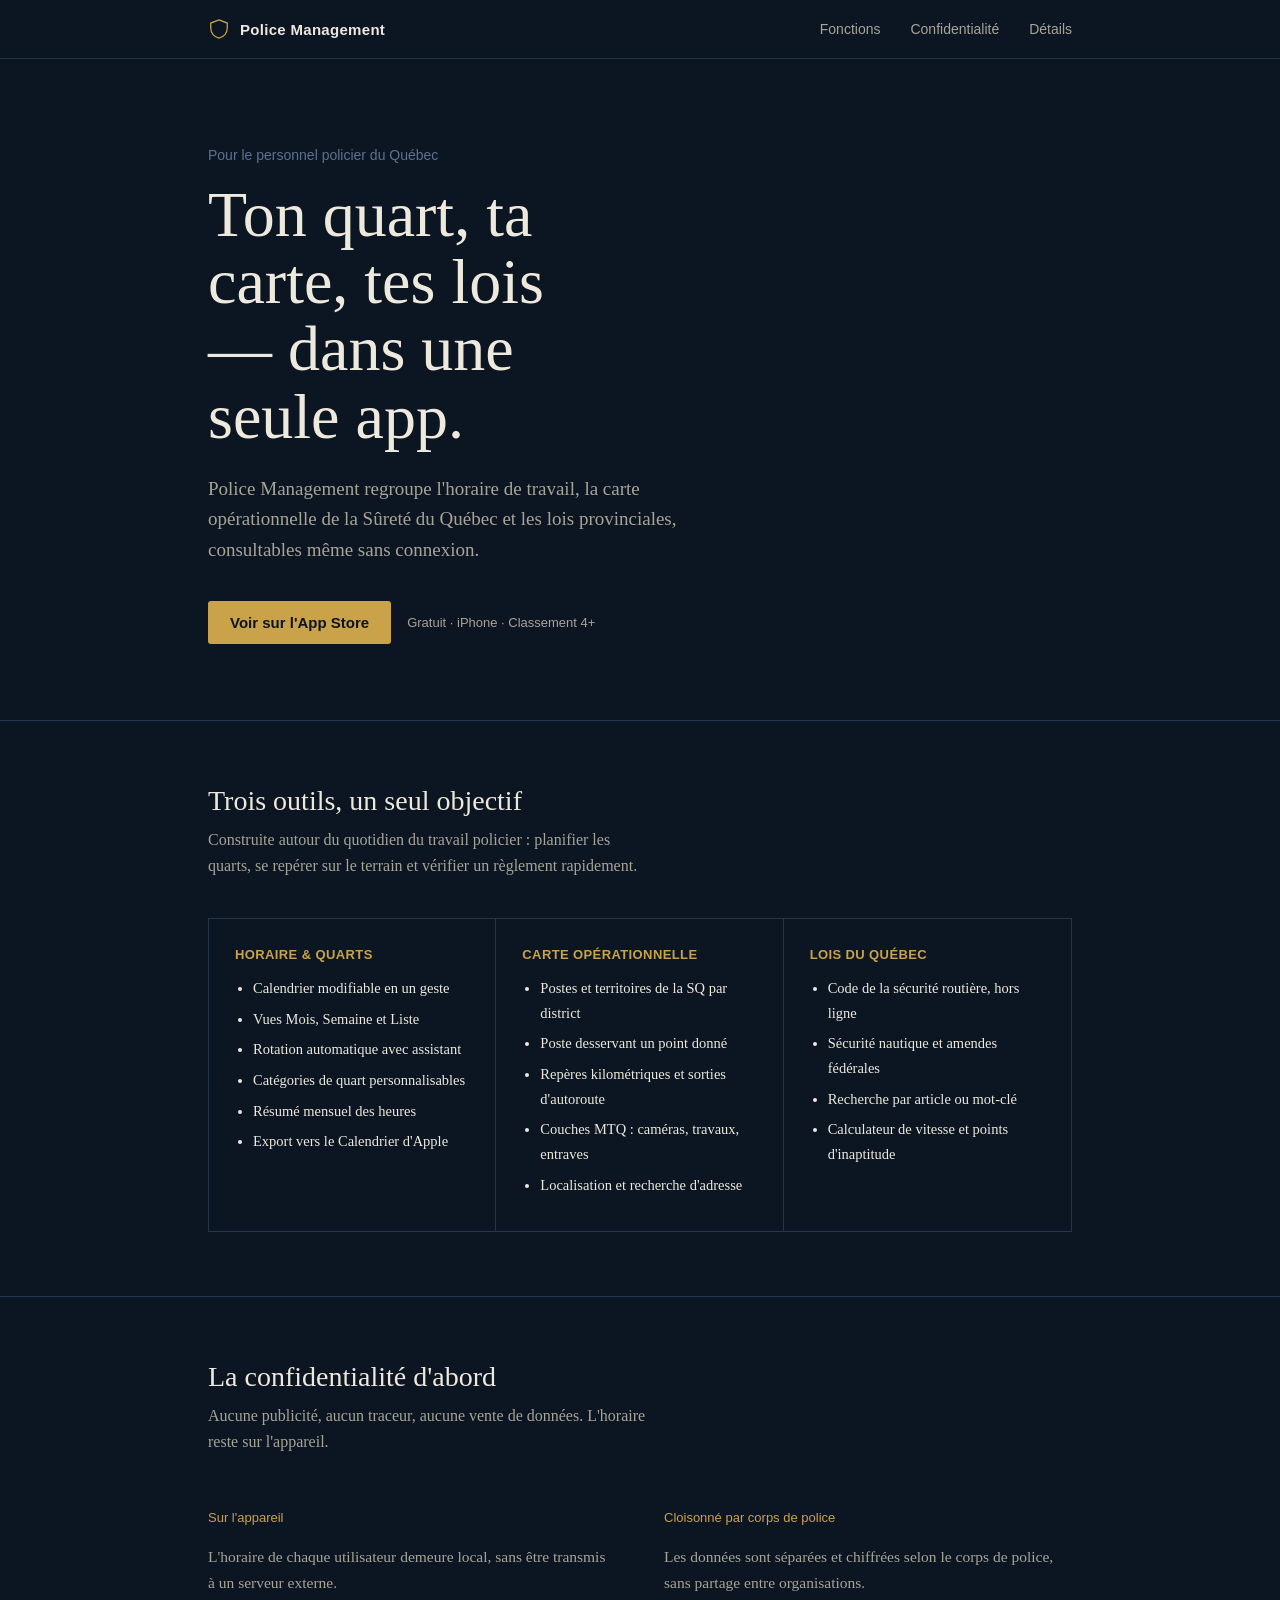
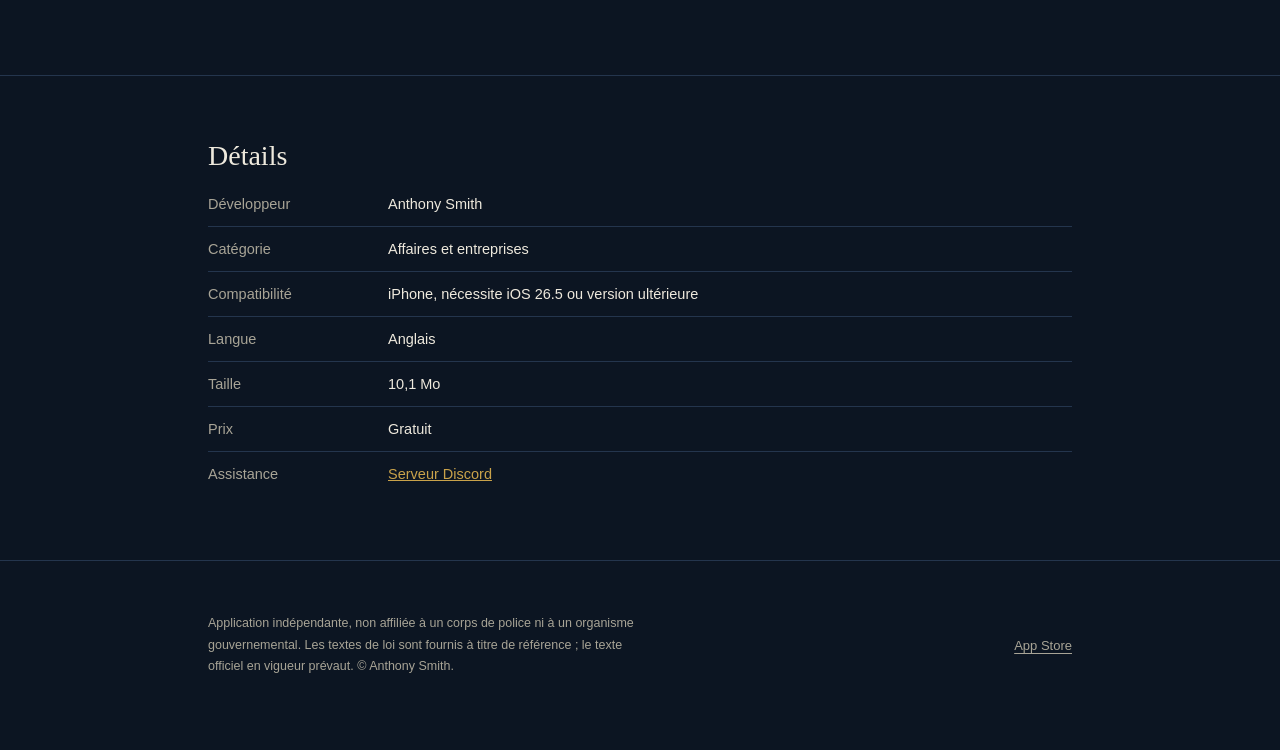
==== index.html @ e84d3b94 "Add files via upload" ====
<!DOCTYPE html>
<html lang="fr-CA">
<head>
<meta charset="UTF-8">
<meta name="viewport" content="width=device-width, initial-scale=1.0">
<title>Police Management — Horaire, carte et lois pour le personnel policier</title>
<meta name="description" content="Police Management aide le personnel policier du Québec à gérer son horaire, s'orienter sur le terrain et consulter les lois, même hors connexion.">
<style>
  :root{
    --navy-deep:   #0c1522;
    --navy-panel:  #121e30;
    --navy-line:   #24354d;
    --gold:        #c9a24a;
    --gold-dim:    #8f7431;
    --paper:       #eee9dd;
    --paper-dim:   #a8a496;
    --steel:       #5c7291;
  }

  *{ box-sizing:border-box; }
  html{ scroll-behavior:smooth; }
  body{
    margin:0;
    background:var(--navy-deep);
    color:var(--paper);
    font-family:'Iowan Old Style','Georgia',ui-serif,serif;
    -webkit-font-smoothing:antialiased;
  }

  .sans{ font-family:'Avenir Next','Segoe UI',ui-sans-serif,system-ui,sans-serif; }

  a{ color:var(--gold); }

  .wrap{
    max-width:920px;
    margin:0 auto;
    padding:0 28px;
  }

  /* ---------- Top bar ---------- */
  .topbar{
    border-bottom:1px solid var(--navy-line);
    padding:18px 0;
  }
  .topbar .wrap{
    display:flex;
    align-items:center;
    justify-content:space-between;
  }
  .badge-mark{
    display:flex;
    align-items:center;
    gap:10px;
    font-family:'Avenir Next','Segoe UI',ui-sans-serif,sans-serif;
    font-weight:700;
    letter-spacing:.02em;
    font-size:15px;
    color:var(--paper);
  }
  .badge-mark svg{ flex-shrink:0; }
  .topbar nav a{
    font-family:'Avenir Next','Segoe UI',ui-sans-serif,sans-serif;
    font-size:14px;
    text-decoration:none;
    color:var(--paper-dim);
    margin-left:26px;
  }
  .topbar nav a:hover{ color:var(--gold); }

  /* ---------- Hero ---------- */
  .hero{
    padding:88px 0 76px;
    border-bottom:1px solid var(--navy-line);
    position:relative;
  }
  .hero .kicker{
    font-family:'Avenir Next','Segoe UI',ui-sans-serif,sans-serif;
    color:var(--steel);
    font-size:14px;
    margin:0 0 18px;
  }
  .hero h1{
    font-size:clamp(38px,6vw,64px);
    line-height:1.05;
    margin:0 0 24px;
    max-width:11ch;
    font-weight:500;
  }
  .hero p.lede{
    font-size:19px;
    line-height:1.6;
    color:var(--paper-dim);
    max-width:52ch;
    margin:0 0 36px;
  }
  .hero-actions{
    display:flex;
    gap:16px;
    align-items:center;
    flex-wrap:wrap;
  }
  .btn-store{
    display:inline-flex;
    align-items:center;
    gap:10px;
    background:var(--gold);
    color:var(--navy-deep);
    font-family:'Avenir Next','Segoe UI',ui-sans-serif,sans-serif;
    font-weight:700;
    font-size:15px;
    text-decoration:none;
    padding:13px 22px;
    border-radius:3px;
  }
  .btn-store:hover{ background:#dab55c; }
  .hero-meta{
    font-family:'Avenir Next','Segoe UI',ui-sans-serif,sans-serif;
    font-size:13px;
    color:var(--paper-dim);
  }

  /* ---------- Sections ---------- */
  section.block{
    padding:64px 0;
    border-bottom:1px solid var(--navy-line);
  }
  .block h2{
    font-size:28px;
    font-weight:500;
    margin:0 0 10px;
  }
  .block .intro{
    color:var(--paper-dim);
    font-size:16px;
    line-height:1.6;
    max-width:56ch;
    margin:0 0 40px;
  }

  .feature-grid{
    display:grid;
    grid-template-columns:repeat(3,1fr);
    gap:0;
    border:1px solid var(--navy-line);
  }
  .feature-grid > div{
    padding:28px 26px;
    border-right:1px solid var(--navy-line);
  }
  .feature-grid > div:last-child{ border-right:none; }
  .feature-grid h3{
    font-family:'Avenir Next','Segoe UI',ui-sans-serif,sans-serif;
    font-size:13px;
    letter-spacing:.03em;
    color:var(--gold);
    margin:0 0 14px;
    font-weight:700;
  }
  .feature-grid ul{
    margin:0;
    padding:0 0 0 18px;
    font-size:14.5px;
    line-height:1.7;
    color:var(--paper);
  }
  .feature-grid li{ margin-bottom:6px; }

  @media (max-width:760px){
    .feature-grid{ grid-template-columns:1fr; }
    .feature-grid > div{ border-right:none; border-bottom:1px solid var(--navy-line); }
    .feature-grid > div:last-child{ border-bottom:none; }
  }

  /* ---------- Privacy ---------- */
  .privacy-row{
    display:grid;
    grid-template-columns:1fr 1fr;
    gap:48px;
    align-items:start;
  }
  .privacy-row .num{
    font-family:'Avenir Next','Segoe UI',ui-sans-serif,sans-serif;
    color:var(--gold);
    font-size:13px;
    margin-bottom:8px;
  }
  .privacy-row p{
    color:var(--paper-dim);
    line-height:1.65;
    font-size:15.5px;
  }
  @media (max-width:700px){
    .privacy-row{ grid-template-columns:1fr; }
  }

  /* ---------- Details table ---------- */
  table.details{
    width:100%;
    border-collapse:collapse;
    font-family:'Avenir Next','Segoe UI',ui-sans-serif,sans-serif;
    font-size:14.5px;
  }
  table.details tr{ border-bottom:1px solid var(--navy-line); }
  table.details tr:last-child{ border-bottom:none; }
  table.details td{ padding:14px 0; }
  table.details td:first-child{ color:var(--paper-dim); width:180px; }
  table.details td:last-child{ color:var(--paper); }

  /* ---------- Footer ---------- */
  footer{ padding:40px 0 60px; }
  footer .wrap{
    display:flex;
    justify-content:space-between;
    align-items:center;
    flex-wrap:wrap;
    gap:12px;
    font-family:'Avenir Next','Segoe UI',ui-sans-serif,sans-serif;
    font-size:13px;
    color:var(--paper-dim);
  }
  footer a{ color:var(--paper-dim); text-decoration:underline; text-underline-offset:3px; }
  footer a:hover{ color:var(--gold); }

  .disclaimer{
    font-family:'Avenir Next','Segoe UI',ui-sans-serif,sans-serif;
    font-size:12.5px;
    line-height:1.7;
    color:var(--paper-dim);
    max-width:64ch;
  }
</style>
</head>
<body>

<div class="topbar">
  <div class="wrap">
    <div class="badge-mark">
      <svg width="22" height="22" viewBox="0 0 24 24" fill="none">
        <path d="M12 2 L21 5.5 V11 C21 16.5 17.2 20.7 12 22 C6.8 20.7 3 16.5 3 11 V5.5 Z" stroke="#c9a24a" stroke-width="1.4"/>
      </svg>
      Police Management
    </div>
    <nav>
      <a href="#fonctions">Fonctions</a>
      <a href="#confidentialite">Confidentialité</a>
      <a href="#details">Détails</a>
    </nav>
  </div>
</div>

<header class="hero">
  <div class="wrap">
    <p class="kicker sans">Pour le personnel policier du Québec</p>
    <h1>Ton quart, ta carte, tes lois — dans une seule app.</h1>
    <p class="lede">Police Management regroupe l'horaire de travail, la carte opérationnelle de la Sûreté du Québec et les lois provinciales, consultables même sans connexion.</p>
    <div class="hero-actions">
      <a class="btn-store" href="https://apps.apple.com/ca/app/police-management/id6787241566?l=fr-CA" target="_blank" rel="noopener">Voir sur l'App Store</a>
      <span class="hero-meta">Gratuit · iPhone · Classement 4+</span>
    </div>
  </div>
</header>

<section class="block" id="fonctions">
  <div class="wrap">
    <h2>Trois outils, un seul objectif</h2>
    <p class="intro">Construite autour du quotidien du travail policier : planifier les quarts, se repérer sur le terrain et vérifier un règlement rapidement.</p>
    <div class="feature-grid">
      <div>
        <h3>HORAIRE & QUARTS</h3>
        <ul>
          <li>Calendrier modifiable en un geste</li>
          <li>Vues Mois, Semaine et Liste</li>
          <li>Rotation automatique avec assistant</li>
          <li>Catégories de quart personnalisables</li>
          <li>Résumé mensuel des heures</li>
          <li>Export vers le Calendrier d'Apple</li>
        </ul>
      </div>
      <div>
        <h3>CARTE OPÉRATIONNELLE</h3>
        <ul>
          <li>Postes et territoires de la SQ par district</li>
          <li>Poste desservant un point donné</li>
          <li>Repères kilométriques et sorties d'autoroute</li>
          <li>Couches MTQ : caméras, travaux, entraves</li>
          <li>Localisation et recherche d'adresse</li>
        </ul>
      </div>
      <div>
        <h3>LOIS DU QUÉBEC</h3>
        <ul>
          <li>Code de la sécurité routière, hors ligne</li>
          <li>Sécurité nautique et amendes fédérales</li>
          <li>Recherche par article ou mot-clé</li>
          <li>Calculateur de vitesse et points d'inaptitude</li>
        </ul>
      </div>
    </div>
  </div>
</section>

<section class="block" id="confidentialite">
  <div class="wrap">
    <h2>La confidentialité d'abord</h2>
    <p class="intro">Aucune publicité, aucun traceur, aucune vente de données. L'horaire reste sur l'appareil.</p>
    <div class="privacy-row">
      <div>
        <p class="num sans">Sur l'appareil</p>
        <p>L'horaire de chaque utilisateur demeure local, sans être transmis à un serveur externe.</p>
      </div>
      <div>
        <p class="num sans">Cloisonné par corps de police</p>
        <p>Les données sont séparées et chiffrées selon le corps de police, sans partage entre organisations.</p>
      </div>
    </div>
  </div>
</section>

<section class="block" id="details">
  <div class="wrap">
    <h2>Détails</h2>
    <table class="details">
      <tr><td>Développeur</td><td>Anthony Smith</td></tr>
      <tr><td>Catégorie</td><td>Affaires et entreprises</td></tr>
      <tr><td>Compatibilité</td><td>iPhone, nécessite iOS 26.5 ou version ultérieure</td></tr>
      <tr><td>Langue</td><td>Anglais</td></tr>
      <tr><td>Taille</td><td>10,1 Mo</td></tr>
      <tr><td>Prix</td><td>Gratuit</td></tr>
      <tr><td>Assistance</td><td><a href="https://discord.gg/bgrJVwPqyV" target="_blank" rel="noopener">Serveur Discord</a></td></tr>
    </table>
  </div>
</section>

<footer>
  <div class="wrap">
    <p class="disclaimer">
      Application indépendante, non affiliée à un corps de police ni à un organisme gouvernemental.
      Les textes de loi sont fournis à titre de référence ; le texte officiel en vigueur prévaut.
      © Anthony Smith.
    </p>
    <div>
      <a href="https://apps.apple.com/ca/app/police-management/id6787241566?l=fr-CA" target="_blank" rel="noopener">App Store</a>
    </div>
  </div>
</footer>

</body>
</html>
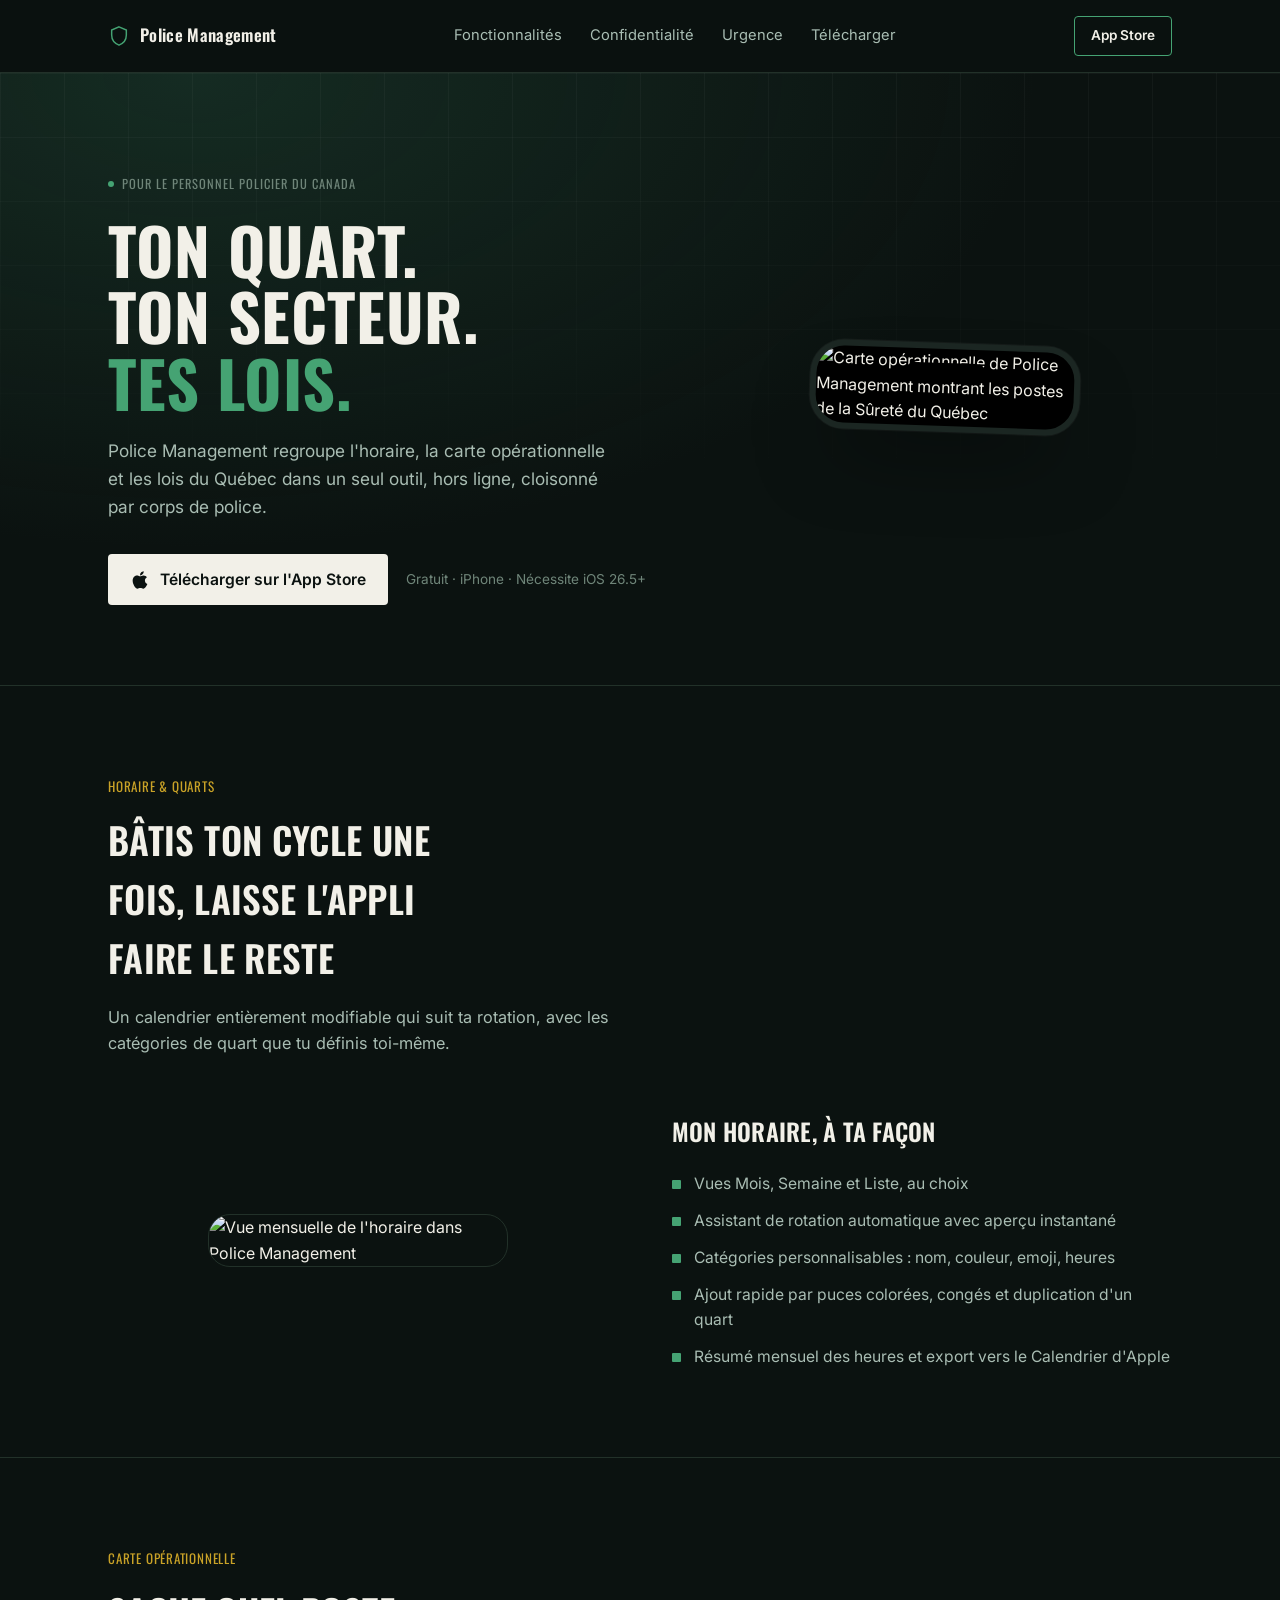
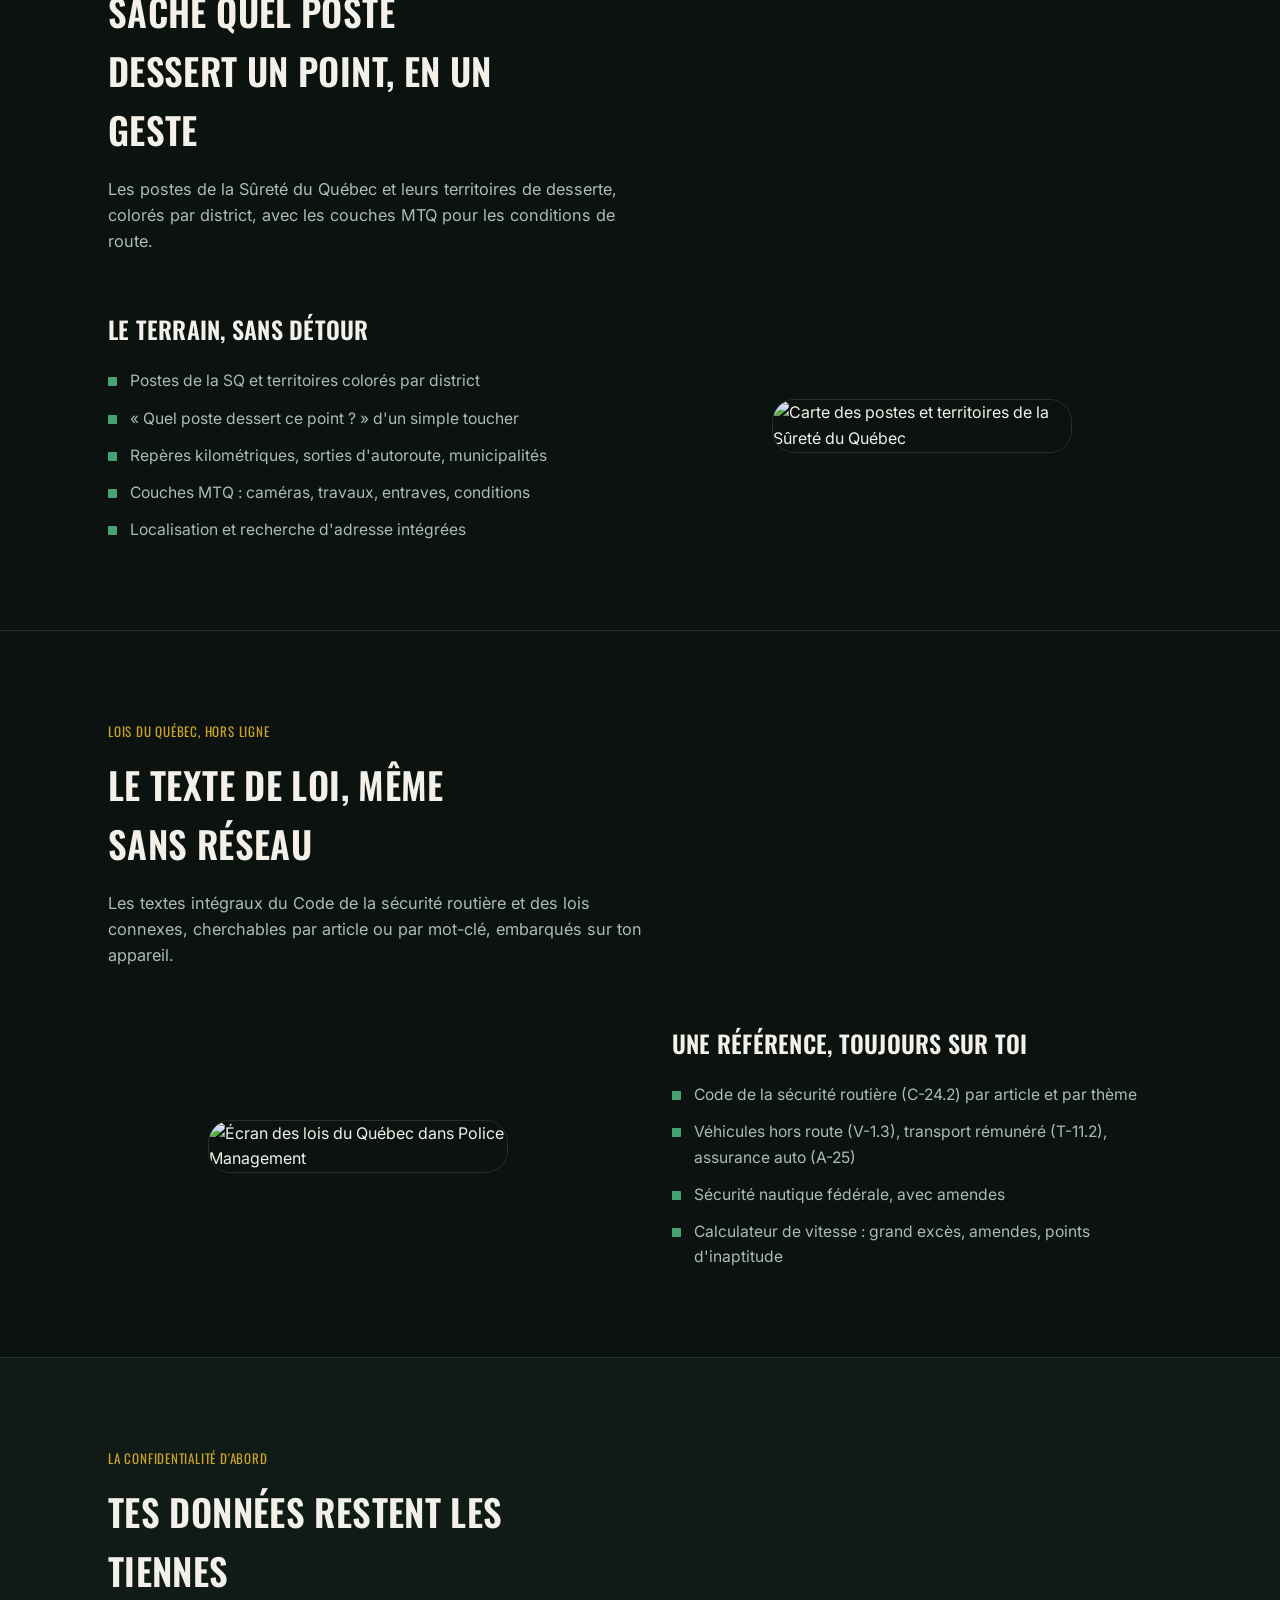
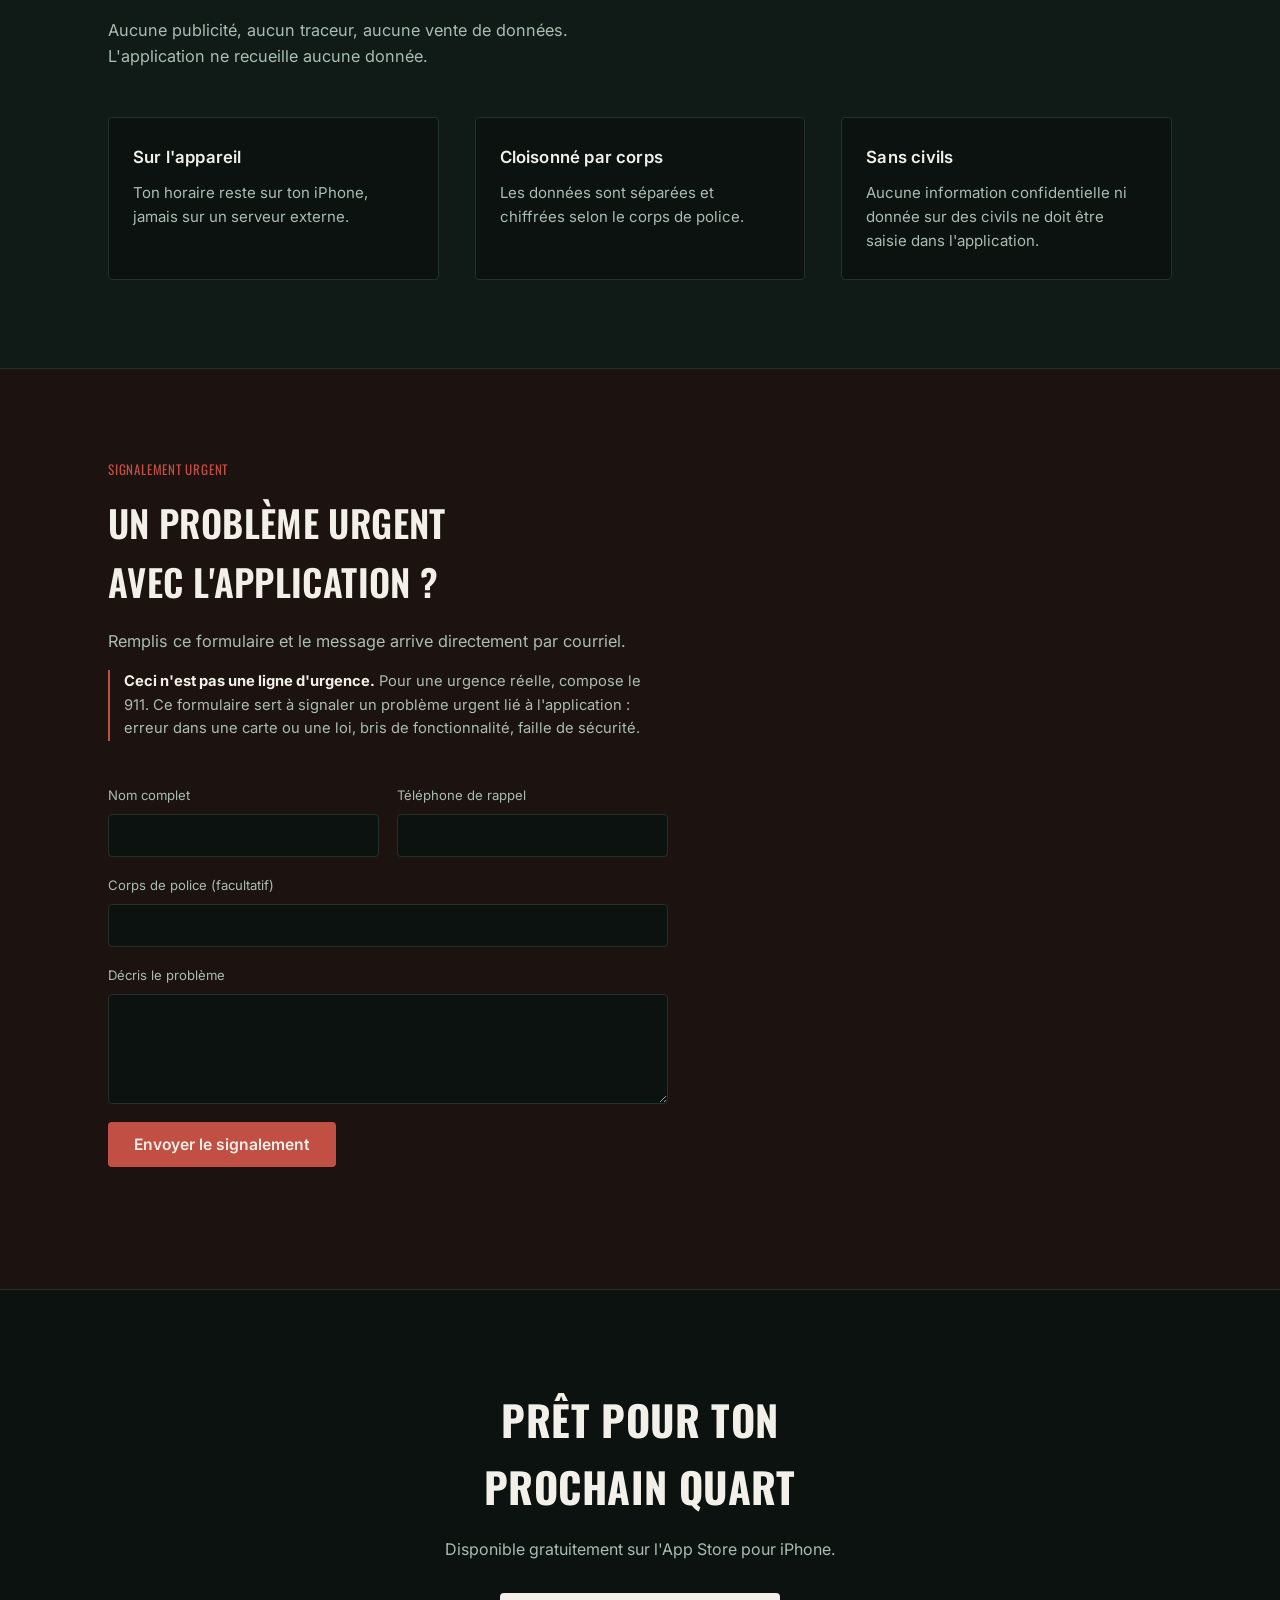
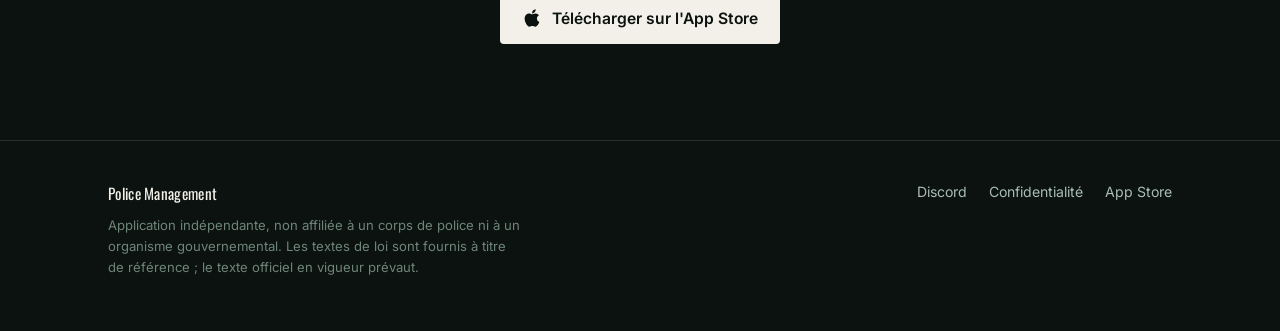
==== commit 4d151d26: "Add files via upload" ====
--- a/index.html
+++ b/index.html
@@ -3,346 +3,718 @@
 <head>
 <meta charset="UTF-8">
 <meta name="viewport" content="width=device-width, initial-scale=1.0">
-<title>Police Management — Horaire, carte et lois pour le personnel policier</title>
-<meta name="description" content="Police Management aide le personnel policier du Québec à gérer son horaire, s'orienter sur le terrain et consulter les lois, même hors connexion.">
+<title>Police Management — l'outil de terrain pour le personnel policier</title>
+<meta name="description" content="Horaire, carte opérationnelle et lois du Québec, hors ligne, cloisonné par corps de police. Police Management, disponible sur l'App Store.">
+<link rel="preconnect" href="https://fonts.googleapis.com">
+<link rel="preconnect" href="https://fonts.gstatic.com" crossorigin>
+<link href="https://fonts.googleapis.com/css2?family=Oswald:wght@400;500;600;700&family=Inter:wght@400;500;600;700&display=swap" rel="stylesheet">
 <style>
   :root{
-    --navy-deep:   #0c1522;
-    --navy-panel:  #121e30;
-    --navy-line:   #24354d;
-    --gold:        #c9a24a;
-    --gold-dim:    #8f7431;
-    --paper:       #eee9dd;
-    --paper-dim:   #a8a496;
-    --steel:       #5c7291;
-  }
-
-  *{ box-sizing:border-box; }
-  html{ scroll-behavior:smooth; }
+    --bg: #0b1210;
+    --bg-raised: #101a17;
+    --line: #223129;
+    --green: #2f6e52;
+    --green-bright: #45a373;
+    --gold: #c9a227;
+    --red: #9c3b34;
+    --red-bright: #c24f43;
+    --red-bg: #1c1210;
+    --ink: #f2f0e8;
+    --ink-dim: #a9bdb3;
+    --ink-faint: #6f8579;
+    --radius: 4px;
+  }
+
+  *{box-sizing:border-box;}
+  html{scroll-behavior:smooth;}
   body{
     margin:0;
-    background:var(--navy-deep);
-    color:var(--paper);
-    font-family:'Iowan Old Style','Georgia',ui-serif,serif;
+    background:var(--bg);
+    color:var(--ink);
+    font-family:'Inter', -apple-system, sans-serif;
+    line-height:1.6;
     -webkit-font-smoothing:antialiased;
   }
 
-  .sans{ font-family:'Avenir Next','Segoe UI',ui-sans-serif,system-ui,sans-serif; }
-
-  a{ color:var(--gold); }
+  h1,h2,h3,.eyebrow-code{
+    font-family:'Oswald', sans-serif;
+    text-transform:uppercase;
+    letter-spacing:0.01em;
+    margin:0;
+  }
+
+  a{color:inherit;}
 
   .wrap{
-    max-width:920px;
+    max-width:1120px;
     margin:0 auto;
     padding:0 28px;
   }
 
-  /* ---------- Top bar ---------- */
-  .topbar{
-    border-bottom:1px solid var(--navy-line);
-    padding:18px 0;
-  }
-  .topbar .wrap{
+  /* ---------- NAV ---------- */
+  header.site-nav{
+    position:sticky;
+    top:0;
+    z-index:50;
+    background:rgba(11,18,16,0.9);
+    backdrop-filter:blur(8px);
+    border-bottom:1px solid var(--line);
+  }
+  .nav-row{
     display:flex;
     align-items:center;
     justify-content:space-between;
-  }
-  .badge-mark{
+    padding:16px 28px;
+    max-width:1120px;
+    margin:0 auto;
+  }
+  .brand{
     display:flex;
     align-items:center;
     gap:10px;
-    font-family:'Avenir Next','Segoe UI',ui-sans-serif,sans-serif;
+    font-family:'Oswald', sans-serif;
+    font-weight:600;
+    font-size:1.05rem;
+    letter-spacing:0.02em;
+  }
+  .brand .badge-mark{width:22px;height:22px;flex-shrink:0;}
+  nav.links{display:flex;gap:28px;font-size:0.92rem;color:var(--ink-dim);}
+  nav.links a{text-decoration:none;transition:color .15s;}
+  nav.links a:hover{color:var(--ink);}
+  .nav-cta{
+    font-size:0.85rem;
+    font-weight:600;
+    border:1px solid var(--green-bright);
+    color:var(--ink);
+    padding:8px 16px;
+    border-radius:var(--radius);
+    text-decoration:none;
+    white-space:nowrap;
+  }
+  @media (max-width:720px){ nav.links{display:none;} }
+
+  /* ---------- HERO ---------- */
+  .hero{
+    position:relative;
+    padding:96px 0 80px;
+    overflow:hidden;
+    border-bottom:1px solid var(--line);
+    background:
+      radial-gradient(ellipse at 15% 0%, rgba(47,110,82,0.28), transparent 55%),
+      var(--bg);
+  }
+  .hero::before{
+    content:"";
+    position:absolute;
+    inset:0;
+    background-image:
+      linear-gradient(rgba(255,255,255,0.035) 1px, transparent 1px),
+      linear-gradient(90deg, rgba(255,255,255,0.035) 1px, transparent 1px);
+    background-size:64px 64px;
+    mask-image:linear-gradient(to bottom, black, transparent 75%);
+    pointer-events:none;
+  }
+  .hero-grid{
+    position:relative;
+    display:grid;
+    grid-template-columns:1.1fr 0.9fr;
+    gap:56px;
+    align-items:center;
+  }
+  @media (max-width:860px){
+    .hero-grid{grid-template-columns:1fr; text-align:left;}
+    .hero{padding:64px 0 56px;}
+  }
+  .kicker{
+    display:inline-flex;
+    align-items:center;
+    gap:8px;
+    font-size:0.78rem;
+    color:var(--ink-faint);
+    font-family:'Oswald',sans-serif;
+    letter-spacing:0.08em;
+    margin-bottom:22px;
+  }
+  .kicker .dot{width:6px;height:6px;background:var(--green-bright);border-radius:50%;}
+  h1.hero-title{
+    font-size:clamp(2.4rem, 5.4vw, 4rem);
     font-weight:700;
-    letter-spacing:.02em;
-    font-size:15px;
-    color:var(--paper);
-  }
-  .badge-mark svg{ flex-shrink:0; }
-  .topbar nav a{
-    font-family:'Avenir Next','Segoe UI',ui-sans-serif,sans-serif;
-    font-size:14px;
-    text-decoration:none;
-    color:var(--paper-dim);
-    margin-left:26px;
-  }
-  .topbar nav a:hover{ color:var(--gold); }
-
-  /* ---------- Hero ---------- */
-  .hero{
-    padding:88px 0 76px;
-    border-bottom:1px solid var(--navy-line);
-    position:relative;
-  }
-  .hero .kicker{
-    font-family:'Avenir Next','Segoe UI',ui-sans-serif,sans-serif;
-    color:var(--steel);
-    font-size:14px;
-    margin:0 0 18px;
-  }
-  .hero h1{
-    font-size:clamp(38px,6vw,64px);
-    line-height:1.05;
-    margin:0 0 24px;
-    max-width:11ch;
-    font-weight:500;
-  }
-  .hero p.lede{
-    font-size:19px;
-    line-height:1.6;
-    color:var(--paper-dim);
-    max-width:52ch;
-    margin:0 0 36px;
+    line-height:1.04;
+    color:var(--ink);
+  }
+  h1.hero-title span{color:var(--green-bright);}
+  .hero-sub{
+    margin-top:22px;
+    max-width:46ch;
+    font-size:1.08rem;
+    color:var(--ink-dim);
   }
   .hero-actions{
+    margin-top:34px;
     display:flex;
-    gap:16px;
     align-items:center;
+    gap:18px;
     flex-wrap:wrap;
   }
   .btn-store{
     display:inline-flex;
     align-items:center;
     gap:10px;
-    background:var(--gold);
-    color:var(--navy-deep);
-    font-family:'Avenir Next','Segoe UI',ui-sans-serif,sans-serif;
-    font-weight:700;
-    font-size:15px;
+    background:var(--ink);
+    color:var(--bg);
+    padding:13px 22px;
+    border-radius:var(--radius);
     text-decoration:none;
-    padding:13px 22px;
-    border-radius:3px;
-  }
-  .btn-store:hover{ background:#dab55c; }
-  .hero-meta{
-    font-family:'Avenir Next','Segoe UI',ui-sans-serif,sans-serif;
-    font-size:13px;
-    color:var(--paper-dim);
-  }
-
-  /* ---------- Sections ---------- */
-  section.block{
-    padding:64px 0;
-    border-bottom:1px solid var(--navy-line);
-  }
-  .block h2{
-    font-size:28px;
-    font-weight:500;
-    margin:0 0 10px;
-  }
-  .block .intro{
-    color:var(--paper-dim);
-    font-size:16px;
-    line-height:1.6;
-    max-width:56ch;
-    margin:0 0 40px;
-  }
-
-  .feature-grid{
-    display:grid;
-    grid-template-columns:repeat(3,1fr);
-    gap:0;
-    border:1px solid var(--navy-line);
-  }
-  .feature-grid > div{
-    padding:28px 26px;
-    border-right:1px solid var(--navy-line);
-  }
-  .feature-grid > div:last-child{ border-right:none; }
-  .feature-grid h3{
-    font-family:'Avenir Next','Segoe UI',ui-sans-serif,sans-serif;
-    font-size:13px;
-    letter-spacing:.03em;
+    font-weight:600;
+    font-size:0.98rem;
+    transition:transform .15s, background .15s;
+  }
+  .btn-store:hover{background:var(--green-bright); transform:translateY(-1px);}
+  .btn-store svg{width:20px;height:20px;flex-shrink:0;}
+  .hero-meta{font-size:0.85rem;color:var(--ink-faint);}
+
+  .phone-frame{
+    position:relative;
+    justify-self:center;
+    width:270px;
+    border-radius:34px;
+    border:6px solid #1b2622;
+    background:#000;
+    box-shadow:0 40px 80px -30px rgba(0,0,0,0.7), 0 0 0 1px rgba(255,255,255,0.04);
+    transform:rotate(2deg);
+  }
+  .phone-frame img{
+    display:block;
+    width:100%;
+    border-radius:28px;
+  }
+  .phone-frame::after{
+    content:"";
+    position:absolute;
+    top:14px; left:50%;
+    transform:translateX(-50%);
+    width:80px; height:18px;
+    background:#000;
+    border-radius:10px;
+  }
+
+  /* ---------- SECTION LABELS ---------- */
+  .section{
+    padding:88px 0;
+    border-bottom:1px solid var(--line);
+  }
+  .section:last-of-type{border-bottom:none;}
+  .eyebrow-code{
+    display:inline-block;
+    font-size:0.82rem;
     color:var(--gold);
-    margin:0 0 14px;
-    font-weight:700;
-  }
-  .feature-grid ul{
-    margin:0;
-    padding:0 0 0 18px;
-    font-size:14.5px;
-    line-height:1.7;
-    color:var(--paper);
-  }
-  .feature-grid li{ margin-bottom:6px; }
-
-  @media (max-width:760px){
-    .feature-grid{ grid-template-columns:1fr; }
-    .feature-grid > div{ border-right:none; border-bottom:1px solid var(--navy-line); }
-    .feature-grid > div:last-child{ border-bottom:none; }
-  }
-
-  /* ---------- Privacy ---------- */
-  .privacy-row{
+    letter-spacing:0.06em;
+    margin-bottom:14px;
+  }
+  .section h2{
+    font-size:clamp(1.7rem, 3vw, 2.3rem);
+    font-weight:600;
+    max-width:20ch;
+  }
+  .section-intro{
+    margin-top:16px;
+    max-width:54ch;
+    color:var(--ink-dim);
+    font-size:1.02rem;
+  }
+
+  .feature-row{
+    margin-top:56px;
     display:grid;
     grid-template-columns:1fr 1fr;
-    gap:48px;
-    align-items:start;
-  }
-  .privacy-row .num{
-    font-family:'Avenir Next','Segoe UI',ui-sans-serif,sans-serif;
-    color:var(--gold);
-    font-size:13px;
-    margin-bottom:8px;
-  }
-  .privacy-row p{
-    color:var(--paper-dim);
-    line-height:1.65;
-    font-size:15.5px;
-  }
-  @media (max-width:700px){
-    .privacy-row{ grid-template-columns:1fr; }
-  }
-
-  /* ---------- Details table ---------- */
-  table.details{
+    gap:64px;
+    align-items:center;
+  }
+  .feature-row.reverse .feature-media{order:2;}
+  .feature-row.reverse .feature-copy{order:1;}
+  @media (max-width:860px){
+    .feature-row, .feature-row.reverse{grid-template-columns:1fr;}
+    .feature-row.reverse .feature-media{order:1;}
+    .feature-row.reverse .feature-copy{order:2;}
+  }
+  .feature-media{
+    display:flex;
+    justify-content:center;
+  }
+  .feature-media .device{
     width:100%;
-    border-collapse:collapse;
-    font-family:'Avenir Next','Segoe UI',ui-sans-serif,sans-serif;
-    font-size:14.5px;
-  }
-  table.details tr{ border-bottom:1px solid var(--navy-line); }
-  table.details tr:last-child{ border-bottom:none; }
-  table.details td{ padding:14px 0; }
-  table.details td:first-child{ color:var(--paper-dim); width:180px; }
-  table.details td:last-child{ color:var(--paper); }
-
-  /* ---------- Footer ---------- */
-  footer{ padding:40px 0 60px; }
-  footer .wrap{
+    max-width:300px;
+    border-radius:22px;
+    border:1px solid var(--line);
+    overflow:hidden;
+    box-shadow:0 30px 60px -30px rgba(0,0,0,0.6);
+  }
+  .feature-media img{display:block; width:100%;}
+  .feature-copy h3{
+    font-size:1.5rem;
+    font-weight:600;
+    margin-bottom:16px;
+  }
+  .feature-list{
+    list-style:none;
+    margin:20px 0 0;
+    padding:0;
+    display:flex;
+    flex-direction:column;
+    gap:12px;
+  }
+  .feature-list li{
+    position:relative;
+    padding-left:22px;
+    color:var(--ink-dim);
+    font-size:0.98rem;
+  }
+  .feature-list li::before{
+    content:"";
+    position:absolute;
+    left:0; top:9px;
+    width:9px; height:9px;
+    background:var(--green-bright);
+    border-radius:1px;
+  }
+
+  /* ---------- PRIVACY STRIP ---------- */
+  .privacy{
+    background:var(--bg-raised);
+  }
+  .privacy-grid{
+    display:grid;
+    grid-template-columns:repeat(3, 1fr);
+    gap:36px;
+    margin-top:48px;
+  }
+  @media (max-width:780px){ .privacy-grid{grid-template-columns:1fr;} }
+  .privacy-card{
+    border:1px solid var(--line);
+    border-radius:var(--radius);
+    padding:26px 24px;
+    background:var(--bg);
+  }
+  .privacy-card h3{
+    font-family:'Inter',sans-serif;
+    text-transform:none;
+    font-size:1.05rem;
+    font-weight:600;
+    margin-bottom:10px;
+  }
+  .privacy-card p{
+    color:var(--ink-dim);
+    font-size:0.94rem;
+    margin:0;
+  }
+
+  /* ---------- URGENCE ---------- */
+  .urgence{
+    background:var(--red-bg);
+    border-bottom:1px solid var(--line);
+  }
+  .urgence .eyebrow-code{color:var(--red-bright);}
+  .urgence-notice{
+    margin-top:16px;
+    max-width:60ch;
+    font-size:0.92rem;
+    color:var(--ink-dim);
+    border-left:2px solid var(--red-bright);
+    padding-left:14px;
+  }
+  .urgence-notice strong{color:var(--ink);}
+  form.urgence-form{
+    margin-top:44px;
+    max-width:560px;
+    display:flex;
+    flex-direction:column;
+    gap:18px;
+  }
+  .field-row{
+    display:grid;
+    grid-template-columns:1fr 1fr;
+    gap:18px;
+  }
+  @media (max-width:600px){ .field-row{grid-template-columns:1fr;} }
+  .field{display:flex; flex-direction:column; gap:8px;}
+  .field label{
+    font-size:0.82rem;
+    color:var(--ink-dim);
+  }
+  .field input, .field select, .field textarea{
+    font-family:'Inter',sans-serif;
+    font-size:0.96rem;
+    background:var(--bg);
+    border:1px solid var(--line);
+    border-radius:var(--radius);
+    color:var(--ink);
+    padding:11px 13px;
+  }
+  .field input:focus, .field select:focus, .field textarea:focus{
+    outline:none;
+    border-color:var(--red-bright);
+  }
+  .field textarea{resize:vertical; min-height:110px; font-family:inherit;}
+  .field-error{
+    font-size:0.8rem;
+    color:var(--red-bright);
+    display:none;
+  }
+  .field.has-error input, .field.has-error textarea, .field.has-error select{border-color:var(--red-bright);}
+  .field.has-error .field-error{display:block;}
+  .honey{position:absolute; left:-9999px; opacity:0;}
+  .btn-urgence{
+    align-self:flex-start;
+    display:inline-flex;
+    align-items:center;
+    gap:10px;
+    background:var(--red-bright);
+    color:var(--ink);
+    border:none;
+    padding:13px 26px;
+    border-radius:var(--radius);
+    font-weight:600;
+    font-size:0.98rem;
+    font-family:inherit;
+    cursor:pointer;
+    transition:background .15s, transform .15s;
+  }
+  .btn-urgence:hover{background:#d96154; transform:translateY(-1px);}
+  .btn-urgence:disabled{opacity:0.6; cursor:default; transform:none;}
+  .form-status{
+    font-size:0.9rem;
+    margin-top:2px;
+  }
+  .form-status.ok{color:var(--green-bright);}
+  .form-status.err{color:var(--red-bright);}
+
+  /* ---------- CTA ---------- */
+  .cta{
+    text-align:center;
+    padding:96px 0;
+  }
+  .cta h2{
+    font-size:clamp(1.9rem, 4vw, 2.6rem);
+    max-width:18ch;
+    margin:0 auto;
+  }
+  .cta p{
+    color:var(--ink-dim);
+    max-width:48ch;
+    margin:18px auto 0;
+  }
+  .cta .btn-store{margin-top:30px;}
+
+  /* ---------- FOOTER ---------- */
+  footer{
+    border-top:1px solid var(--line);
+    padding:40px 0;
+  }
+  .footer-row{
     display:flex;
     justify-content:space-between;
-    align-items:center;
+    align-items:flex-start;
+    gap:24px;
     flex-wrap:wrap;
-    gap:12px;
-    font-family:'Avenir Next','Segoe UI',ui-sans-serif,sans-serif;
-    font-size:13px;
-    color:var(--paper-dim);
-  }
-  footer a{ color:var(--paper-dim); text-decoration:underline; text-underline-offset:3px; }
-  footer a:hover{ color:var(--gold); }
-
-  .disclaimer{
-    font-family:'Avenir Next','Segoe UI',ui-sans-serif,sans-serif;
-    font-size:12.5px;
-    line-height:1.7;
-    color:var(--paper-dim);
-    max-width:64ch;
-  }
+  }
+  .footer-brand{
+    font-family:'Oswald',sans-serif;
+    font-size:0.95rem;
+    letter-spacing:0.02em;
+  }
+  .footer-disclaimer{
+    max-width:52ch;
+    color:var(--ink-faint);
+    font-size:0.82rem;
+    margin-top:10px;
+  }
+  .footer-links{
+    display:flex;
+    gap:22px;
+    font-size:0.88rem;
+    color:var(--ink-dim);
+  }
+  .footer-links a{text-decoration:none;}
+  .footer-links a:hover{color:var(--ink);}
 </style>
 </head>
 <body>
 
-<div class="topbar">
-  <div class="wrap">
-    <div class="badge-mark">
-      <svg width="22" height="22" viewBox="0 0 24 24" fill="none">
-        <path d="M12 2 L21 5.5 V11 C21 16.5 17.2 20.7 12 22 C6.8 20.7 3 16.5 3 11 V5.5 Z" stroke="#c9a24a" stroke-width="1.4"/>
+<header class="site-nav">
+  <div class="nav-row">
+    <div class="brand">
+      <svg class="badge-mark" viewBox="0 0 24 24" fill="none" xmlns="http://www.w3.org/2000/svg">
+        <path d="M12 2L20 5.5V11C20 16 16.6 20.2 12 22C7.4 20.2 4 16 4 11V5.5L12 2Z" stroke="#45a373" stroke-width="1.6" fill="none"/>
       </svg>
       Police Management
     </div>
-    <nav>
-      <a href="#fonctions">Fonctions</a>
+    <nav class="links">
+      <a href="#fonctionnalites">Fonctionnalités</a>
       <a href="#confidentialite">Confidentialité</a>
-      <a href="#details">Détails</a>
+      <a href="#urgence">Urgence</a>
+      <a href="#telecharger">Télécharger</a>
     </nav>
-  </div>
-</div>
-
-<header class="hero">
+    <a class="nav-cta" href="https://apps.apple.com/ca/app/police-management/id6787241566?l=fr-CA" target="_blank" rel="noopener">App Store</a>
+  </div>
+</header>
+
+<section class="hero">
+  <div class="wrap hero-grid">
+    <div>
+      <div class="kicker"><span class="dot"></span>POUR LE PERSONNEL POLICIER DU CANADA</div>
+      <h1 class="hero-title">Ton quart.<br>Ton secteur.<br><span>Tes lois.</span></h1>
+      <p class="hero-sub">Police Management regroupe l'horaire, la carte opérationnelle et les lois du Québec dans un seul outil, hors ligne, cloisonné par corps de police.</p>
+      <div class="hero-actions">
+        <a class="btn-store" href="https://apps.apple.com/ca/app/police-management/id6787241566?l=fr-CA" target="_blank" rel="noopener">
+          <svg viewBox="0 0 384 512" fill="currentColor"><path d="M318.7 268.7c-.2-36.7 16.4-64.4 50-84.8-18.8-26.9-47.2-41.7-84.7-44.6-35.5-2.8-74.3 20.7-88.5 20.7-15 0-49.4-19.7-76.4-19.7C63.3 141 4 184.8 4 273.5q0 39.3 14.4 81.2c12.8 36.7 59 126.7 107.2 125.2 25.2-.6 43-17.9 75.8-17.9 31.8 0 48.3 17.9 76.4 17.9 48.6-.7 90.4-82.5 102.6-119.3-65.2-30.7-61.7-90-61.7-91.9zm-56.6-164.2c27.3-32.4 24.8-61.9 24-72.5-24.1 1.4-52 16.4-67.9 34.9-17.5 19.8-27.8 44.3-25.6 71.9 26.1 2 49.9-11.4 69.5-34.3z"/></svg>
+          Télécharger sur l'App Store
+        </a>
+        <span class="hero-meta">Gratuit · iPhone · Nécessite iOS 26.5+</span>
+      </div>
+    </div>
+    <div class="phone-frame">
+      <img src="images/carte.jpeg" alt="Carte opérationnelle de Police Management montrant les postes de la Sûreté du Québec">
+    </div>
+  </div>
+</section>
+
+<section class="section" id="fonctionnalites">
   <div class="wrap">
-    <p class="kicker sans">Pour le personnel policier du Québec</p>
-    <h1>Ton quart, ta carte, tes lois — dans une seule app.</h1>
-    <p class="lede">Police Management regroupe l'horaire de travail, la carte opérationnelle de la Sûreté du Québec et les lois provinciales, consultables même sans connexion.</p>
-    <div class="hero-actions">
-      <a class="btn-store" href="https://apps.apple.com/ca/app/police-management/id6787241566?l=fr-CA" target="_blank" rel="noopener">Voir sur l'App Store</a>
-      <span class="hero-meta">Gratuit · iPhone · Classement 4+</span>
-    </div>
-  </div>
-</header>
-
-<section class="block" id="fonctions">
+    <span class="eyebrow-code">Horaire &amp; quarts</span>
+    <h2>Bâtis ton cycle une fois, laisse l'appli faire le reste</h2>
+    <p class="section-intro">Un calendrier entièrement modifiable qui suit ta rotation, avec les catégories de quart que tu définis toi-même.</p>
+
+    <div class="feature-row">
+      <div class="feature-media">
+        <div class="device"><img src="images/horaire.jpeg" alt="Vue mensuelle de l'horaire dans Police Management"></div>
+      </div>
+      <div class="feature-copy">
+        <h3>Mon horaire, à ta façon</h3>
+        <ul class="feature-list">
+          <li>Vues Mois, Semaine et Liste, au choix</li>
+          <li>Assistant de rotation automatique avec aperçu instantané</li>
+          <li>Catégories personnalisables : nom, couleur, emoji, heures</li>
+          <li>Ajout rapide par puces colorées, congés et duplication d'un quart</li>
+          <li>Résumé mensuel des heures et export vers le Calendrier d'Apple</li>
+        </ul>
+      </div>
+    </div>
+  </div>
+</section>
+
+<section class="section">
   <div class="wrap">
-    <h2>Trois outils, un seul objectif</h2>
-    <p class="intro">Construite autour du quotidien du travail policier : planifier les quarts, se repérer sur le terrain et vérifier un règlement rapidement.</p>
-    <div class="feature-grid">
-      <div>
-        <h3>HORAIRE & QUARTS</h3>
-        <ul>
-          <li>Calendrier modifiable en un geste</li>
-          <li>Vues Mois, Semaine et Liste</li>
-          <li>Rotation automatique avec assistant</li>
-          <li>Catégories de quart personnalisables</li>
-          <li>Résumé mensuel des heures</li>
-          <li>Export vers le Calendrier d'Apple</li>
+    <span class="eyebrow-code">Carte opérationnelle</span>
+    <h2>Sache quel poste dessert un point, en un geste</h2>
+    <p class="section-intro">Les postes de la Sûreté du Québec et leurs territoires de desserte, colorés par district, avec les couches MTQ pour les conditions de route.</p>
+
+    <div class="feature-row reverse">
+      <div class="feature-media">
+        <div class="device"><img src="images/carte.jpeg" alt="Carte des postes et territoires de la Sûreté du Québec"></div>
+      </div>
+      <div class="feature-copy">
+        <h3>Le terrain, sans détour</h3>
+        <ul class="feature-list">
+          <li>Postes de la SQ et territoires colorés par district</li>
+          <li>« Quel poste dessert ce point ? » d'un simple toucher</li>
+          <li>Repères kilométriques, sorties d'autoroute, municipalités</li>
+          <li>Couches MTQ : caméras, travaux, entraves, conditions</li>
+          <li>Localisation et recherche d'adresse intégrées</li>
         </ul>
       </div>
-      <div>
-        <h3>CARTE OPÉRATIONNELLE</h3>
-        <ul>
-          <li>Postes et territoires de la SQ par district</li>
-          <li>Poste desservant un point donné</li>
-          <li>Repères kilométriques et sorties d'autoroute</li>
-          <li>Couches MTQ : caméras, travaux, entraves</li>
-          <li>Localisation et recherche d'adresse</li>
+    </div>
+  </div>
+</section>
+
+<section class="section">
+  <div class="wrap">
+    <span class="eyebrow-code">Lois du Québec, hors ligne</span>
+    <h2>Le texte de loi, même sans réseau</h2>
+    <p class="section-intro">Les textes intégraux du Code de la sécurité routière et des lois connexes, cherchables par article ou par mot-clé, embarqués sur ton appareil.</p>
+
+    <div class="feature-row">
+      <div class="feature-media">
+        <div class="device"><img src="images/lois.jpeg" alt="Écran des lois du Québec dans Police Management"></div>
+      </div>
+      <div class="feature-copy">
+        <h3>Une référence, toujours sur toi</h3>
+        <ul class="feature-list">
+          <li>Code de la sécurité routière (C-24.2) par article et par thème</li>
+          <li>Véhicules hors route (V-1.3), transport rémunéré (T-11.2), assurance auto (A-25)</li>
+          <li>Sécurité nautique fédérale, avec amendes</li>
+          <li>Calculateur de vitesse : grand excès, amendes, points d'inaptitude</li>
         </ul>
       </div>
-      <div>
-        <h3>LOIS DU QUÉBEC</h3>
-        <ul>
-          <li>Code de la sécurité routière, hors ligne</li>
-          <li>Sécurité nautique et amendes fédérales</li>
-          <li>Recherche par article ou mot-clé</li>
-          <li>Calculateur de vitesse et points d'inaptitude</li>
-        </ul>
-      </div>
     </div>
   </div>
 </section>
 
-<section class="block" id="confidentialite">
+<section class="section privacy" id="confidentialite">
   <div class="wrap">
-    <h2>La confidentialité d'abord</h2>
-    <p class="intro">Aucune publicité, aucun traceur, aucune vente de données. L'horaire reste sur l'appareil.</p>
-    <div class="privacy-row">
-      <div>
-        <p class="num sans">Sur l'appareil</p>
-        <p>L'horaire de chaque utilisateur demeure local, sans être transmis à un serveur externe.</p>
-      </div>
-      <div>
-        <p class="num sans">Cloisonné par corps de police</p>
-        <p>Les données sont séparées et chiffrées selon le corps de police, sans partage entre organisations.</p>
+    <span class="eyebrow-code">La confidentialité d'abord</span>
+    <h2>Tes données restent les tiennes</h2>
+    <p class="section-intro">Aucune publicité, aucun traceur, aucune vente de données. L'application ne recueille aucune donnée.</p>
+    <div class="privacy-grid">
+      <div class="privacy-card">
+        <h3>Sur l'appareil</h3>
+        <p>Ton horaire reste sur ton iPhone, jamais sur un serveur externe.</p>
+      </div>
+      <div class="privacy-card">
+        <h3>Cloisonné par corps</h3>
+        <p>Les données sont séparées et chiffrées selon le corps de police.</p>
+      </div>
+      <div class="privacy-card">
+        <h3>Sans civils</h3>
+        <p>Aucune information confidentielle ni donnée sur des civils ne doit être saisie dans l'application.</p>
       </div>
     </div>
   </div>
 </section>
 
-<section class="block" id="details">
+<section class="section urgence" id="urgence">
   <div class="wrap">
-    <h2>Détails</h2>
-    <table class="details">
-      <tr><td>Développeur</td><td>Anthony Smith</td></tr>
-      <tr><td>Catégorie</td><td>Affaires et entreprises</td></tr>
-      <tr><td>Compatibilité</td><td>iPhone, nécessite iOS 26.5 ou version ultérieure</td></tr>
-      <tr><td>Langue</td><td>Anglais</td></tr>
-      <tr><td>Taille</td><td>10,1 Mo</td></tr>
-      <tr><td>Prix</td><td>Gratuit</td></tr>
-      <tr><td>Assistance</td><td><a href="https://discord.gg/bgrJVwPqyV" target="_blank" rel="noopener">Serveur Discord</a></td></tr>
-    </table>
+    <span class="eyebrow-code">Signalement urgent</span>
+    <h2>Un problème urgent avec l'application ?</h2>
+    <p class="section-intro">Remplis ce formulaire et le message arrive directement par courriel.</p>
+    <p class="urgence-notice"><strong>Ceci n'est pas une ligne d'urgence.</strong> Pour une urgence réelle, compose le 911. Ce formulaire sert à signaler un problème urgent lié à l'application : erreur dans une carte ou une loi, bris de fonctionnalité, faille de sécurité.</p>
+
+    <form class="urgence-form" id="urgence-form" novalidate>
+      <input type="text" name="_honey" class="honey" tabindex="-1" autocomplete="off">
+      <div class="field-row">
+        <div class="field" data-field="nom">
+          <label for="u-nom">Nom complet</label>
+          <input type="text" id="u-nom" name="Nom" autocomplete="name">
+          <span class="field-error">Entre ton nom.</span>
+        </div>
+        <div class="field" data-field="telephone">
+          <label for="u-tel">Téléphone de rappel</label>
+          <input type="tel" id="u-tel" name="Téléphone" autocomplete="tel">
+          <span class="field-error">Entre un numéro de rappel.</span>
+        </div>
+      </div>
+      <div class="field" data-field="corps">
+        <label for="u-corps">Corps de police (facultatif)</label>
+        <input type="text" id="u-corps" name="Corps de police" autocomplete="organization">
+      </div>
+      <div class="field" data-field="message">
+        <label for="u-message">Décris le problème</label>
+        <textarea id="u-message" name="Message"></textarea>
+        <span class="field-error">Décris le problème en quelques mots.</span>
+      </div>
+      <button type="submit" class="btn-urgence" id="u-submit">Envoyer le signalement</button>
+      <p class="form-status" id="u-status" role="status" aria-live="polite"></p>
+    </form>
   </div>
 </section>
 
+<section class="cta" id="telecharger">
+  <div class="wrap">
+    <h2>Prêt pour ton prochain quart</h2>
+    <p>Disponible gratuitement sur l'App Store pour iPhone.</p>
+    <a class="btn-store" href="https://apps.apple.com/ca/app/police-management/id6787241566?l=fr-CA" target="_blank" rel="noopener">
+      <svg viewBox="0 0 384 512" fill="currentColor"><path d="M318.7 268.7c-.2-36.7 16.4-64.4 50-84.8-18.8-26.9-47.2-41.7-84.7-44.6-35.5-2.8-74.3 20.7-88.5 20.7-15 0-49.4-19.7-76.4-19.7C63.3 141 4 184.8 4 273.5q0 39.3 14.4 81.2c12.8 36.7 59 126.7 107.2 125.2 25.2-.6 43-17.9 75.8-17.9 31.8 0 48.3 17.9 76.4 17.9 48.6-.7 90.4-82.5 102.6-119.3-65.2-30.7-61.7-90-61.7-91.9zm-56.6-164.2c27.3-32.4 24.8-61.9 24-72.5-24.1 1.4-52 16.4-67.9 34.9-17.5 19.8-27.8 44.3-25.6 71.9 26.1 2 49.9-11.4 69.5-34.3z"/></svg>
+      Télécharger sur l'App Store
+    </a>
+  </div>
+</section>
+
 <footer>
-  <div class="wrap">
-    <p class="disclaimer">
-      Application indépendante, non affiliée à un corps de police ni à un organisme gouvernemental.
-      Les textes de loi sont fournis à titre de référence ; le texte officiel en vigueur prévaut.
-      © Anthony Smith.
-    </p>
+  <div class="wrap footer-row">
     <div>
+      <div class="footer-brand">Police Management</div>
+      <p class="footer-disclaimer">Application indépendante, non affiliée à un corps de police ni à un organisme gouvernemental. Les textes de loi sont fournis à titre de référence ; le texte officiel en vigueur prévaut.</p>
+    </div>
+    <div class="footer-links">
+      <a href="https://discord.gg/bgrJVwPqyV" target="_blank" rel="noopener">Discord</a>
+      <a href="https://discord.gg/bgrJVwPqyV" target="_blank" rel="noopener">Confidentialité</a>
       <a href="https://apps.apple.com/ca/app/police-management/id6787241566?l=fr-CA" target="_blank" rel="noopener">App Store</a>
     </div>
   </div>
 </footer>
+
+<script>
+(function(){
+  var form = document.getElementById('urgence-form');
+  var status = document.getElementById('u-status');
+  var submitBtn = document.getElementById('u-submit');
+  var endpoint = 'https://formsubmit.co/ajax/police.management@hotmail.com';
+
+  function setError(fieldName, show){
+    var field = form.querySelector('[data-field="' + fieldName + '"]');
+    if(!field) return;
+    field.classList.toggle('has-error', show);
+  }
+
+  function clearErrorOnInput(){
+    var fields = form.querySelectorAll('.field');
+    fields.forEach(function(f){
+      var input = f.querySelector('input, textarea');
+      if(!input) return;
+      input.addEventListener('input', function(){ f.classList.remove('has-error'); });
+    });
+  }
+  clearErrorOnInput();
+
+  form.addEventListener('submit', function(e){
+    e.preventDefault();
+    status.textContent = '';
+    status.className = 'form-status';
+
+    var nom = form.querySelector('#u-nom').value.trim();
+    var tel = form.querySelector('#u-tel').value.trim();
+    var message = form.querySelector('#u-message').value.trim();
+    var corps = form.querySelector('#u-corps').value.trim();
+    var honey = form.querySelector('[name="_honey"]').value;
+
+    var valid = true;
+    setError('nom', nom === ''); if(nom === '') valid = false;
+    setError('telephone', tel === ''); if(tel === '') valid = false;
+    setError('message', message === ''); if(message === '') valid = false;
+
+    if(!valid){
+      status.textContent = 'Complète les champs en rouge avant d\'envoyer.';
+      status.classList.add('err');
+      return;
+    }
+
+    if(honey !== ''){ return; }
+
+    submitBtn.disabled = true;
+    submitBtn.textContent = 'Envoi en cours…';
+
+    fetch(endpoint, {
+      method: 'POST',
+      headers: { 'Content-Type': 'application/json', 'Accept': 'application/json' },
+      body: JSON.stringify({
+        Nom: nom,
+        'Téléphone': tel,
+        'Corps de police': corps || 'Non précisé',
+        Message: message,
+        _subject: 'Signalement urgent — Police Management'
+      })
+    })
+    .then(function(res){ return res.json().then(function(data){ return { ok: res.ok, data: data }; }); })
+    .then(function(result){
+      submitBtn.disabled = false;
+      submitBtn.textContent = 'Envoyer le signalement';
+      if(result.ok){
+        status.textContent = 'Envoyé. Tu devrais recevoir un suivi sous peu.';
+        status.classList.add('ok');
+        form.reset();
+      } else {
+        status.textContent = 'L\'envoi a échoué. Réessaie ou écris directement à police.management@hotmail.com.';
+        status.classList.add('err');
+      }
+    })
+    .catch(function(){
+      submitBtn.disabled = false;
+      submitBtn.textContent = 'Envoyer le signalement';
+      status.textContent = 'L\'envoi a échoué. Réessaie ou écris directement à police.management@hotmail.com.';
+      status.classList.add('err');
+    });
+  });
+})();
+</script>
 
 </body>
 </html>
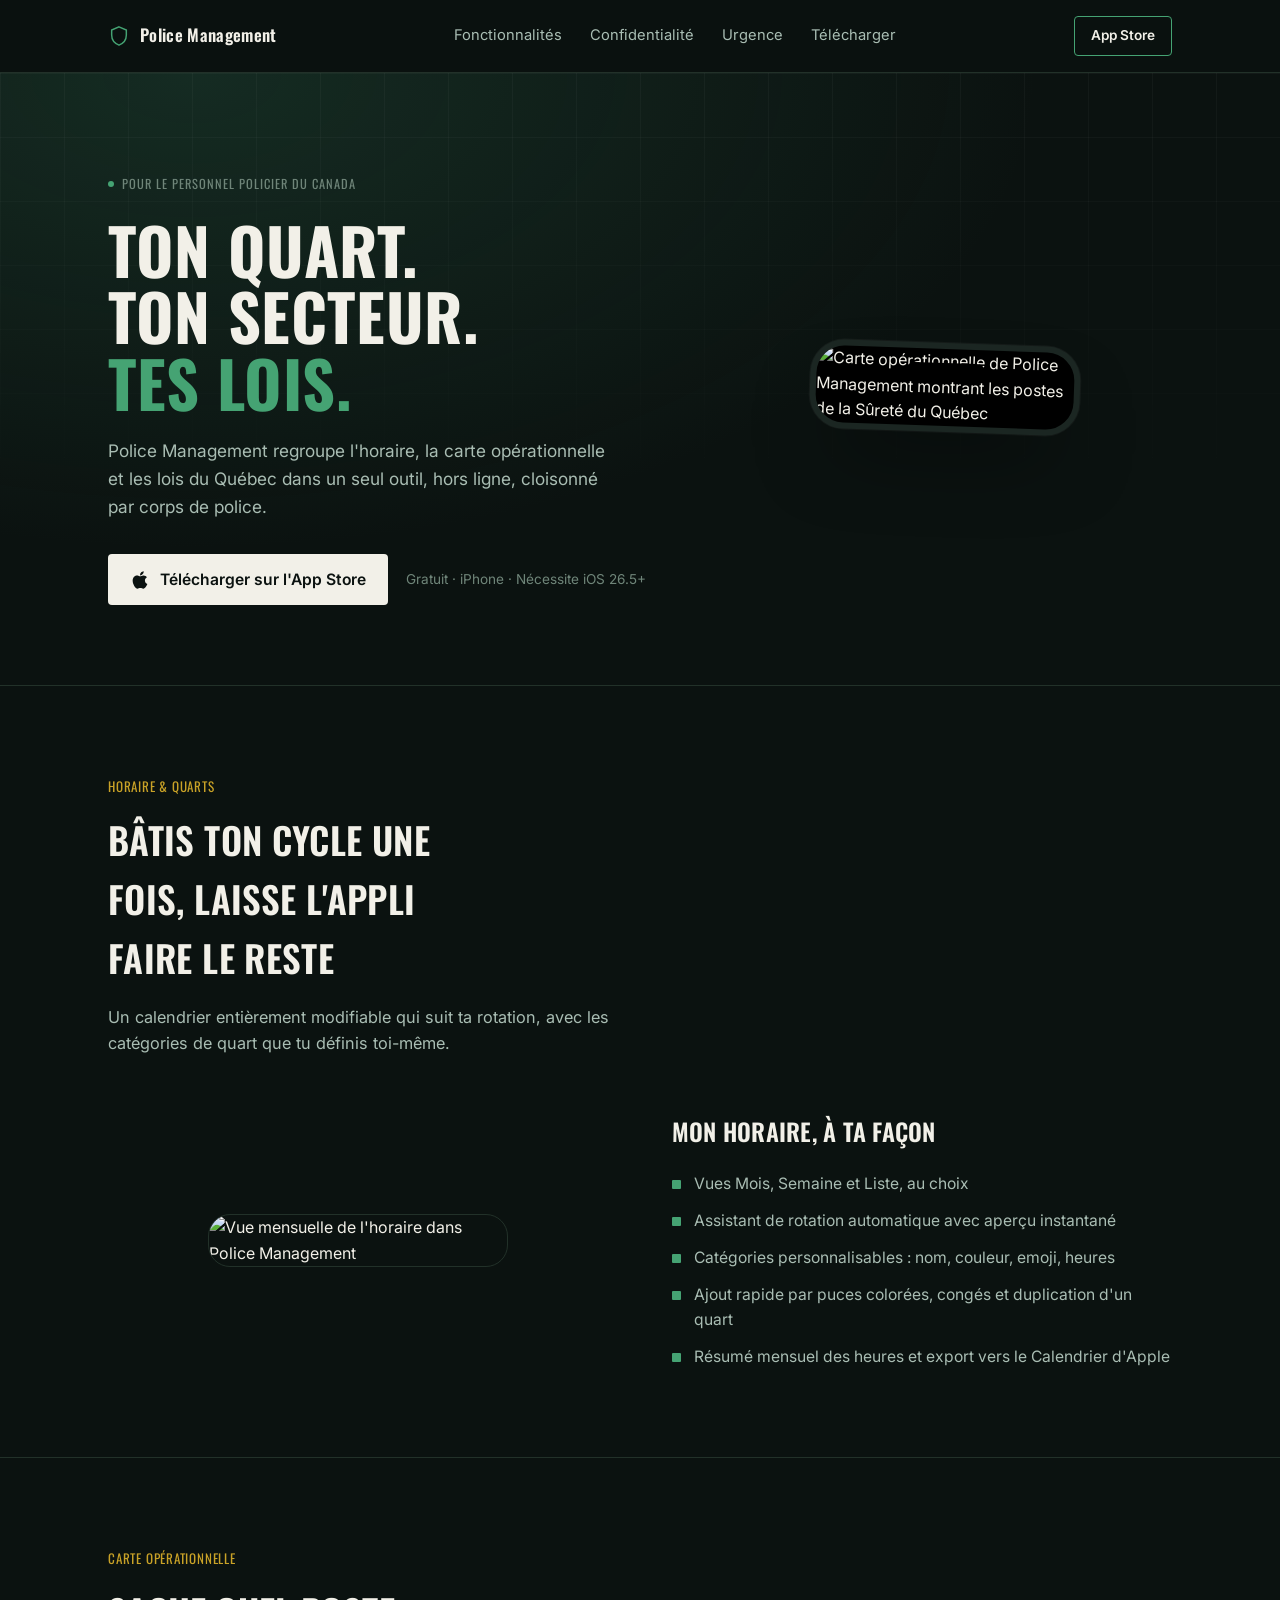
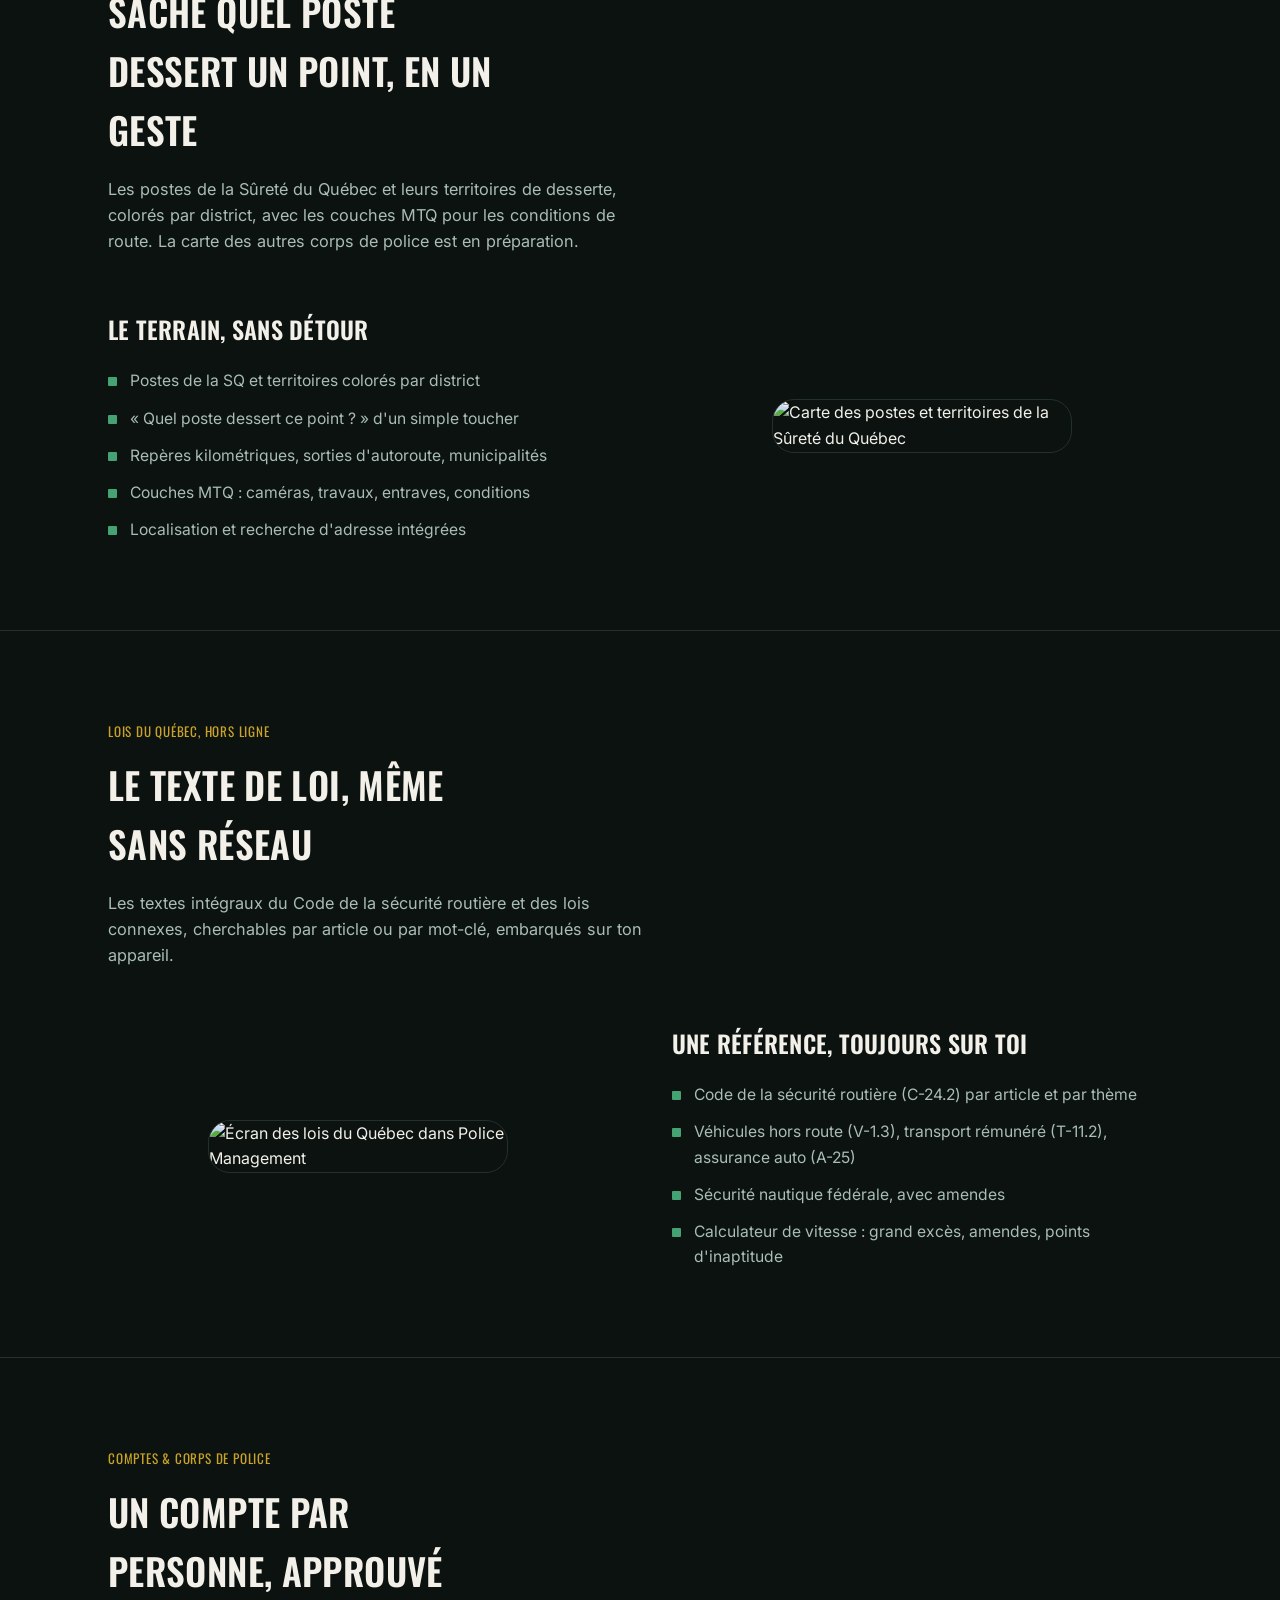
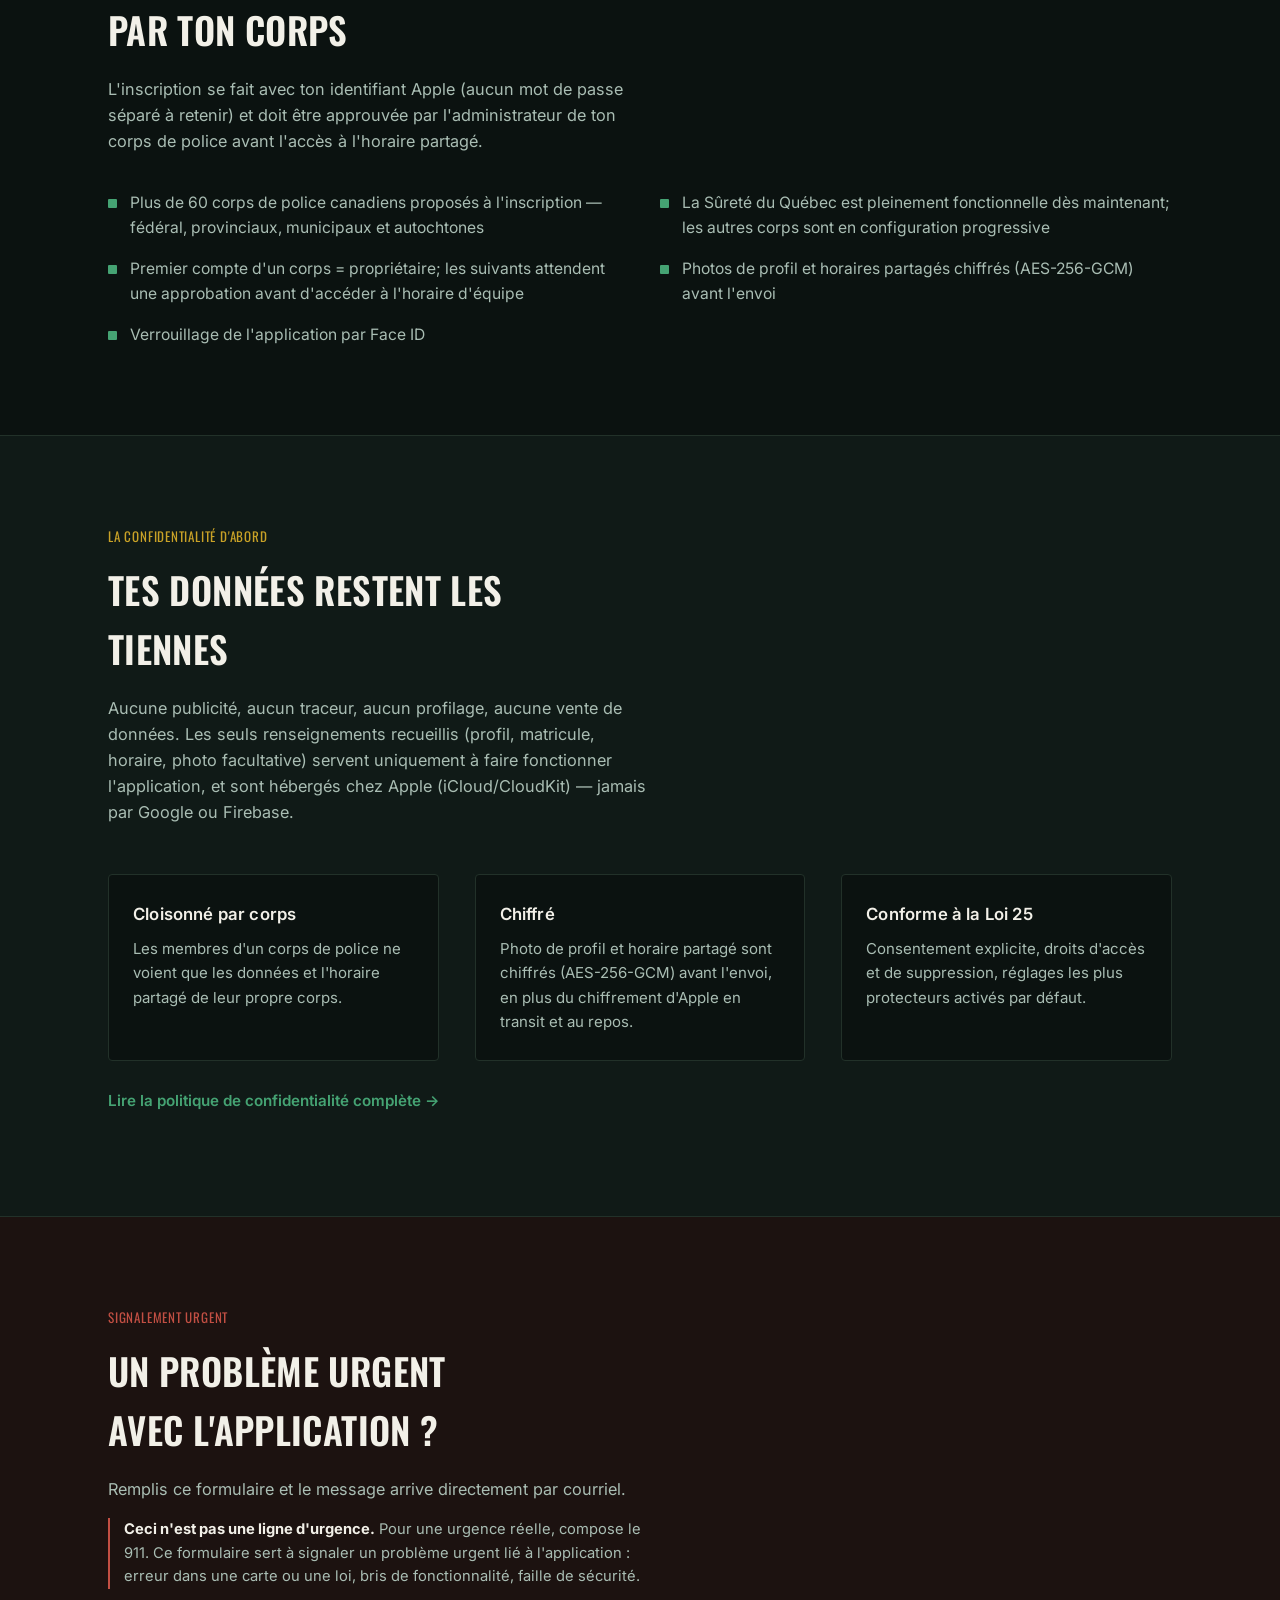
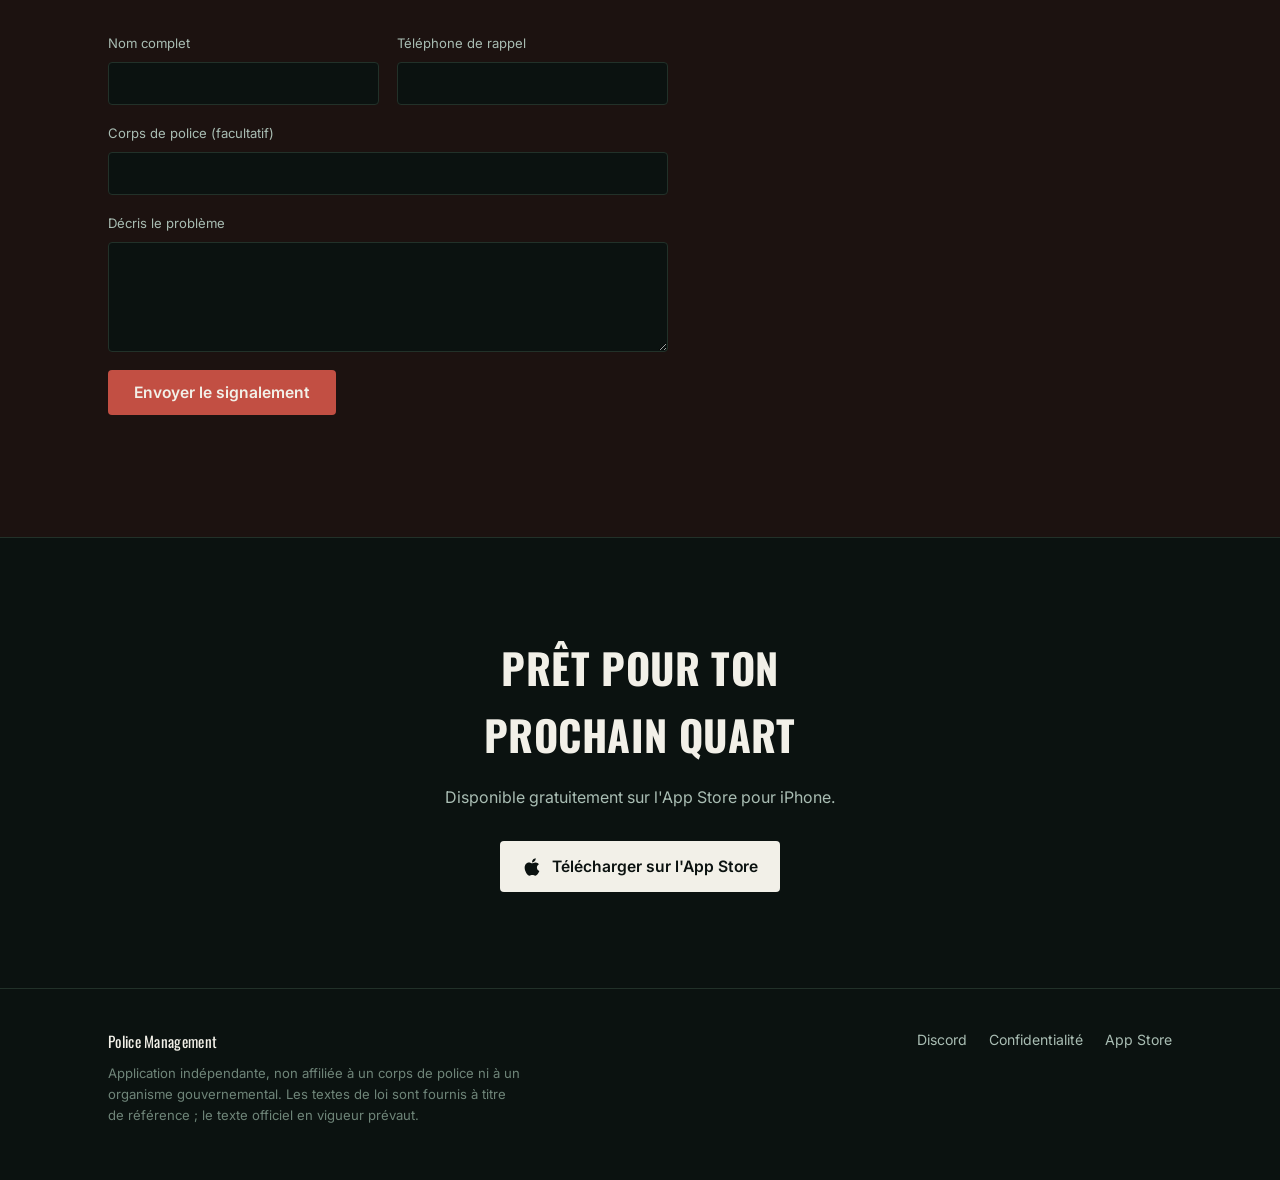
==== commit 57fcd1e2: "Add files via upload" ====
--- a/index.html
+++ b/index.html
@@ -278,6 +278,15 @@
     border-radius:1px;
   }
 
+  .feature-list-wide{
+    margin-top:36px;
+    max-width:none;
+    display:grid;
+    grid-template-columns:1fr 1fr;
+    gap:16px 40px;
+  }
+  @media (max-width:780px){ .feature-list-wide{grid-template-columns:1fr;} }
+
   /* ---------- PRIVACY STRIP ---------- */
   .privacy{
     background:var(--bg-raised);
@@ -388,6 +397,17 @@
   .form-status.ok{color:var(--green-bright);}
   .form-status.err{color:var(--red-bright);}
 
+  .privacy-link{
+    margin-top:28px;
+    font-size:0.95rem;
+  }
+  .privacy-link a{
+    color:var(--green-bright);
+    text-decoration:none;
+    font-weight:600;
+  }
+  .privacy-link a:hover{text-decoration:underline;}
+
   /* ---------- CTA ---------- */
   .cta{
     text-align:center;
@@ -506,7 +526,7 @@
   <div class="wrap">
     <span class="eyebrow-code">Carte opérationnelle</span>
     <h2>Sache quel poste dessert un point, en un geste</h2>
-    <p class="section-intro">Les postes de la Sûreté du Québec et leurs territoires de desserte, colorés par district, avec les couches MTQ pour les conditions de route.</p>
+    <p class="section-intro">Les postes de la Sûreté du Québec et leurs territoires de desserte, colorés par district, avec les couches MTQ pour les conditions de route. La carte des autres corps de police est en préparation.</p>
 
     <div class="feature-row reverse">
       <div class="feature-media">
@@ -549,25 +569,42 @@
   </div>
 </section>
 
+<section class="section">
+  <div class="wrap">
+    <span class="eyebrow-code">Comptes &amp; corps de police</span>
+    <h2>Un compte par personne, approuvé par ton corps</h2>
+    <p class="section-intro">L'inscription se fait avec ton identifiant Apple (aucun mot de passe séparé à retenir) et doit être approuvée par l'administrateur de ton corps de police avant l'accès à l'horaire partagé.</p>
+
+    <ul class="feature-list feature-list-wide">
+      <li>Plus de 60 corps de police canadiens proposés à l'inscription — fédéral, provinciaux, municipaux et autochtones</li>
+      <li>La Sûreté du Québec est pleinement fonctionnelle dès maintenant; les autres corps sont en configuration progressive</li>
+      <li>Premier compte d'un corps = propriétaire; les suivants attendent une approbation avant d'accéder à l'horaire d'équipe</li>
+      <li>Photos de profil et horaires partagés chiffrés (AES-256-GCM) avant l'envoi</li>
+      <li>Verrouillage de l'application par Face ID</li>
+    </ul>
+  </div>
+</section>
+
 <section class="section privacy" id="confidentialite">
   <div class="wrap">
     <span class="eyebrow-code">La confidentialité d'abord</span>
     <h2>Tes données restent les tiennes</h2>
-    <p class="section-intro">Aucune publicité, aucun traceur, aucune vente de données. L'application ne recueille aucune donnée.</p>
+    <p class="section-intro">Aucune publicité, aucun traceur, aucun profilage, aucune vente de données. Les seuls renseignements recueillis (profil, matricule, horaire, photo facultative) servent uniquement à faire fonctionner l'application, et sont hébergés chez Apple (iCloud/CloudKit) — jamais par Google ou Firebase.</p>
     <div class="privacy-grid">
       <div class="privacy-card">
-        <h3>Sur l'appareil</h3>
-        <p>Ton horaire reste sur ton iPhone, jamais sur un serveur externe.</p>
+        <h3>Cloisonné par corps</h3>
+        <p>Les membres d'un corps de police ne voient que les données et l'horaire partagé de leur propre corps.</p>
       </div>
       <div class="privacy-card">
-        <h3>Cloisonné par corps</h3>
-        <p>Les données sont séparées et chiffrées selon le corps de police.</p>
+        <h3>Chiffré</h3>
+        <p>Photo de profil et horaire partagé sont chiffrés (AES-256-GCM) avant l'envoi, en plus du chiffrement d'Apple en transit et au repos.</p>
       </div>
       <div class="privacy-card">
-        <h3>Sans civils</h3>
-        <p>Aucune information confidentielle ni donnée sur des civils ne doit être saisie dans l'application.</p>
-      </div>
-    </div>
+        <h3>Conforme à la Loi 25</h3>
+        <p>Consentement explicite, droits d'accès et de suppression, réglages les plus protecteurs activés par défaut.</p>
+      </div>
+    </div>
+    <p class="privacy-link"><a href="https://police-management-c0208.web.app/confidentialite.html" target="_blank" rel="noopener">Lire la politique de confidentialité complète →</a></p>
   </div>
 </section>
 
@@ -626,7 +663,7 @@
     </div>
     <div class="footer-links">
       <a href="https://discord.gg/bgrJVwPqyV" target="_blank" rel="noopener">Discord</a>
-      <a href="https://discord.gg/bgrJVwPqyV" target="_blank" rel="noopener">Confidentialité</a>
+      <a href="https://police-management-c0208.web.app/confidentialite.html" target="_blank" rel="noopener">Confidentialité</a>
       <a href="https://apps.apple.com/ca/app/police-management/id6787241566?l=fr-CA" target="_blank" rel="noopener">App Store</a>
     </div>
   </div>
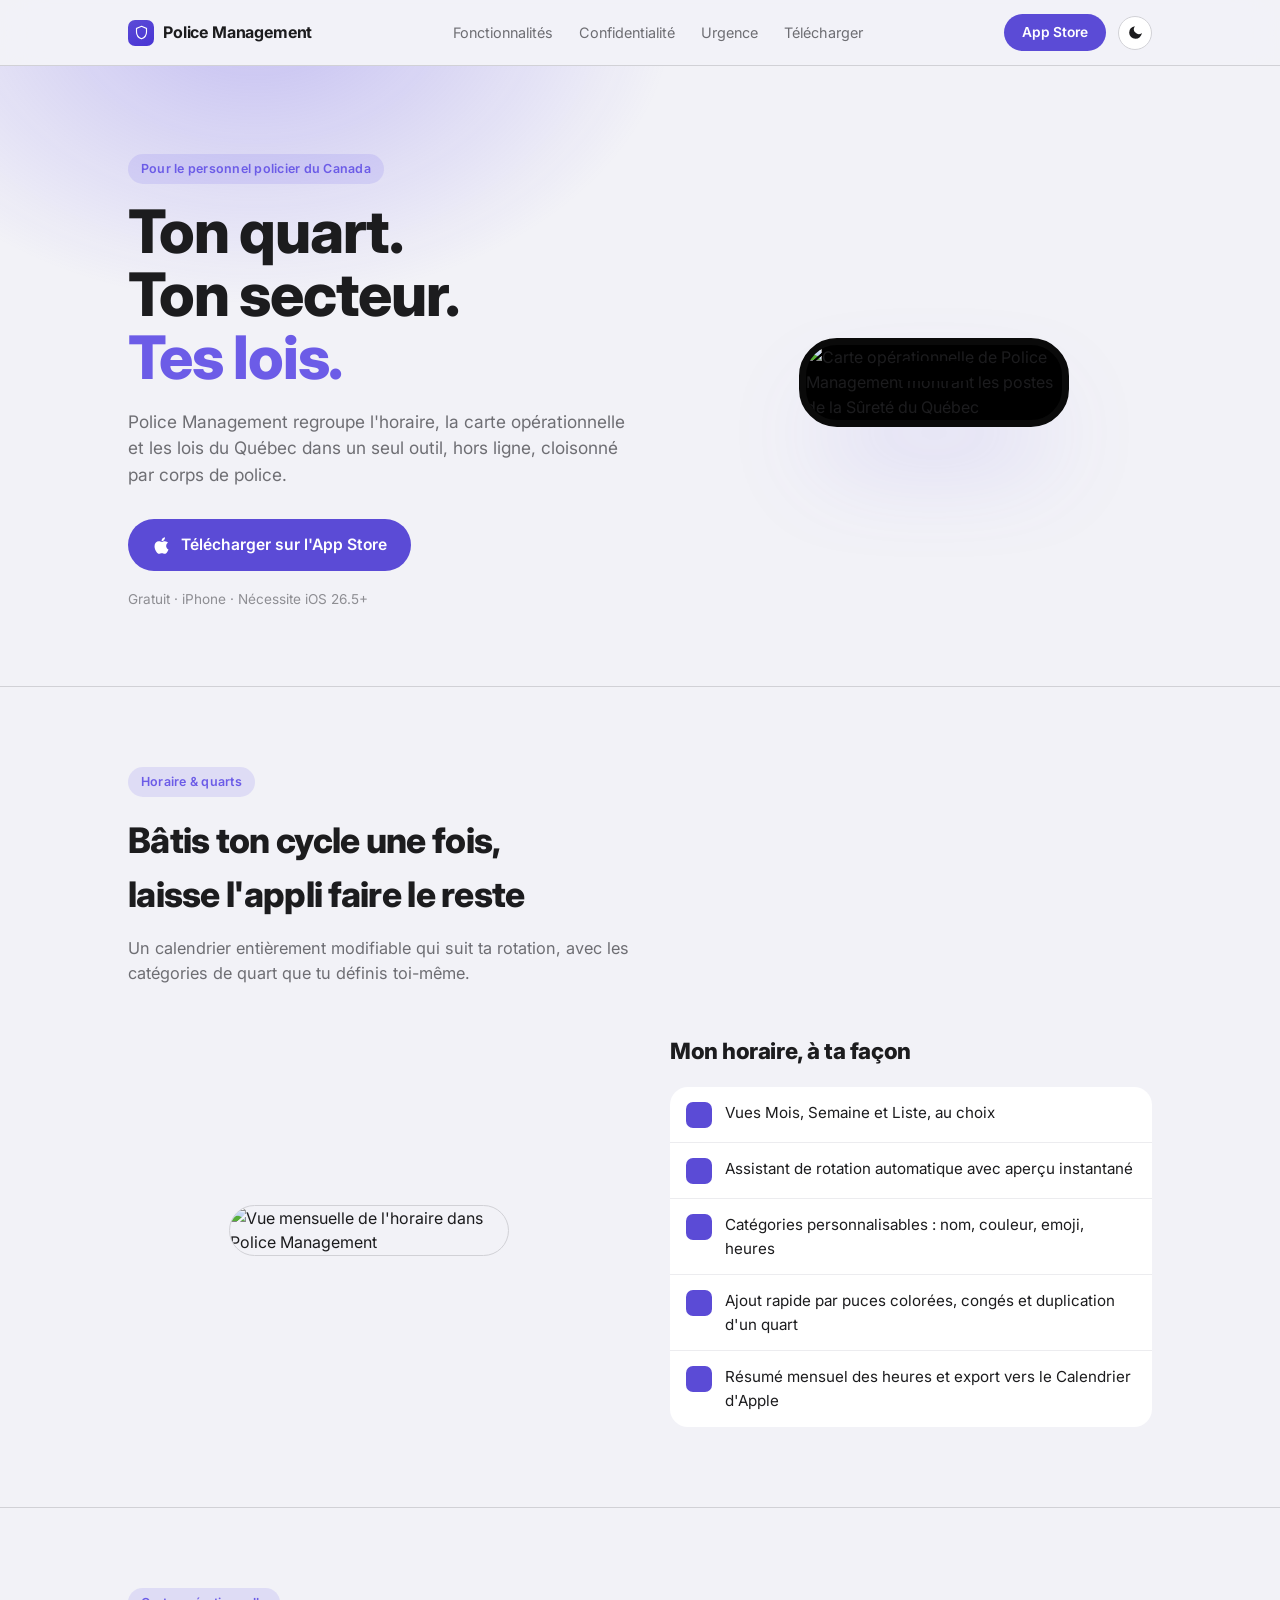
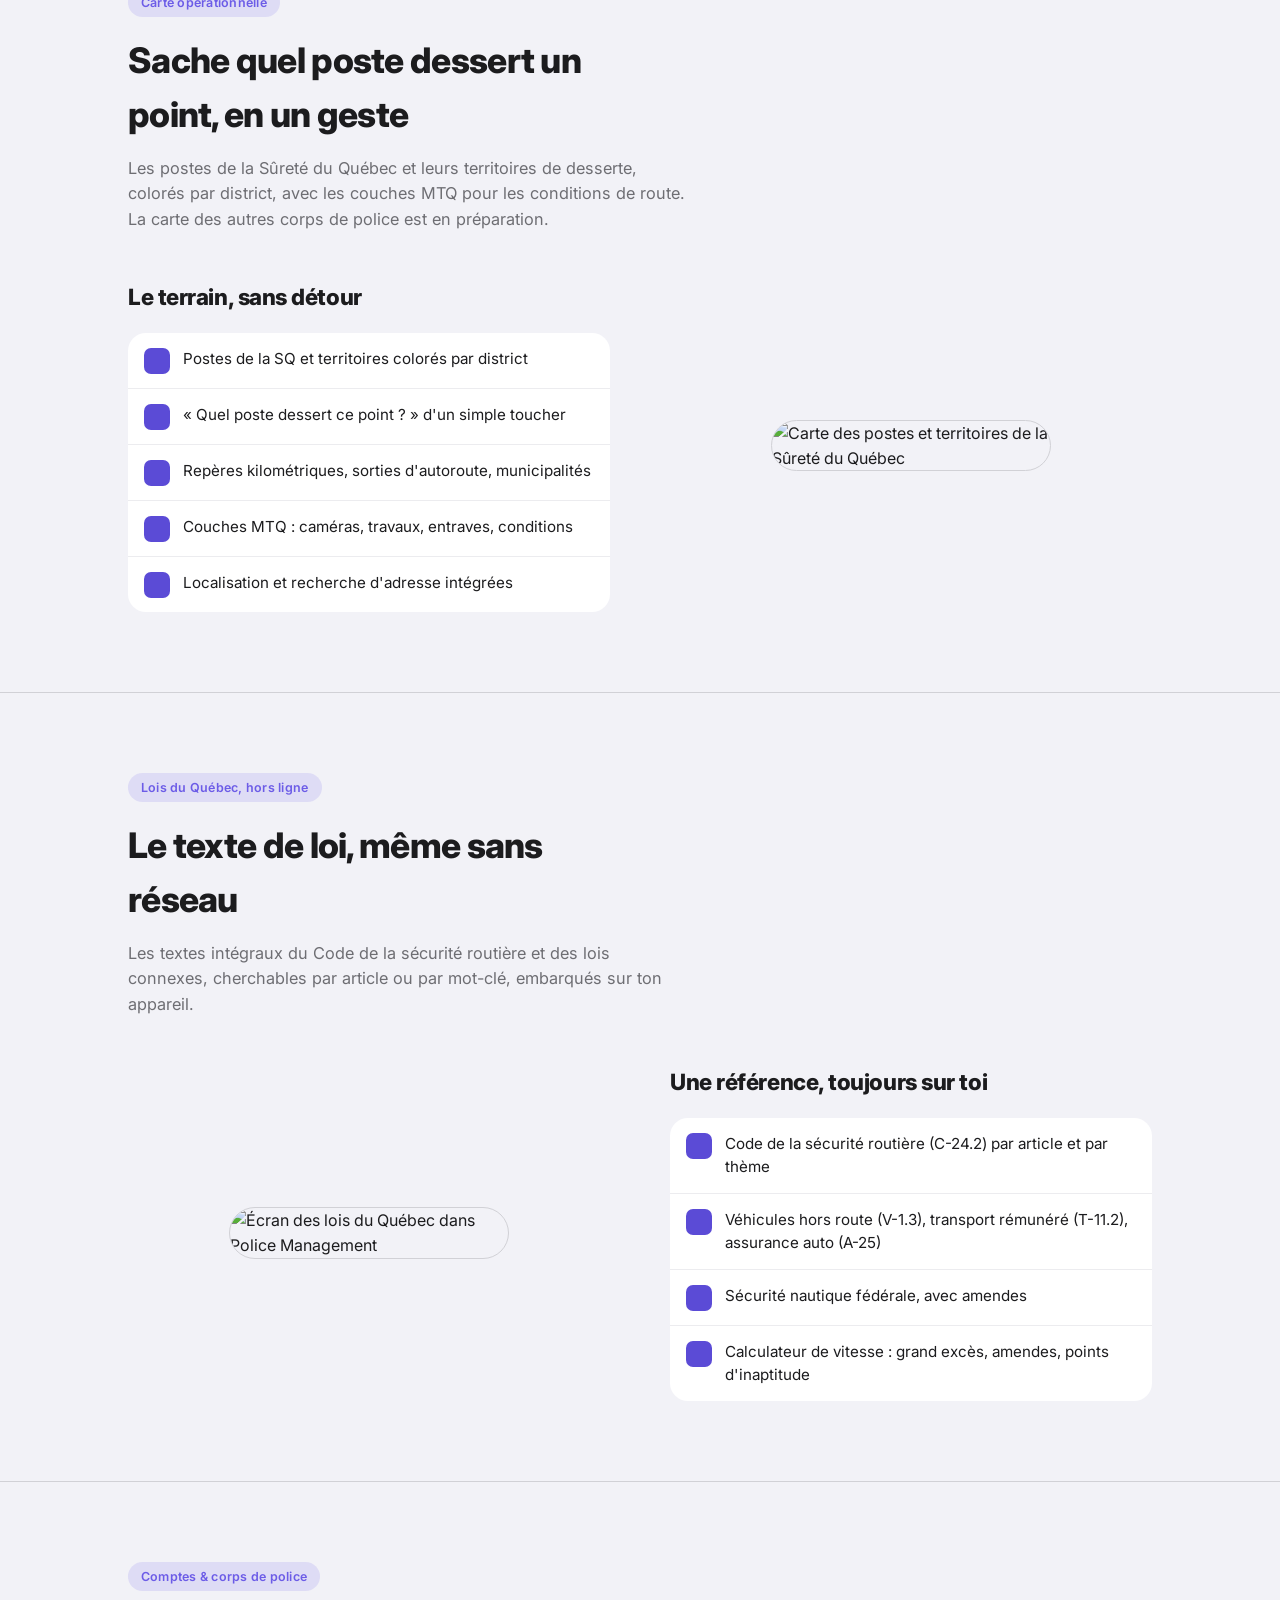
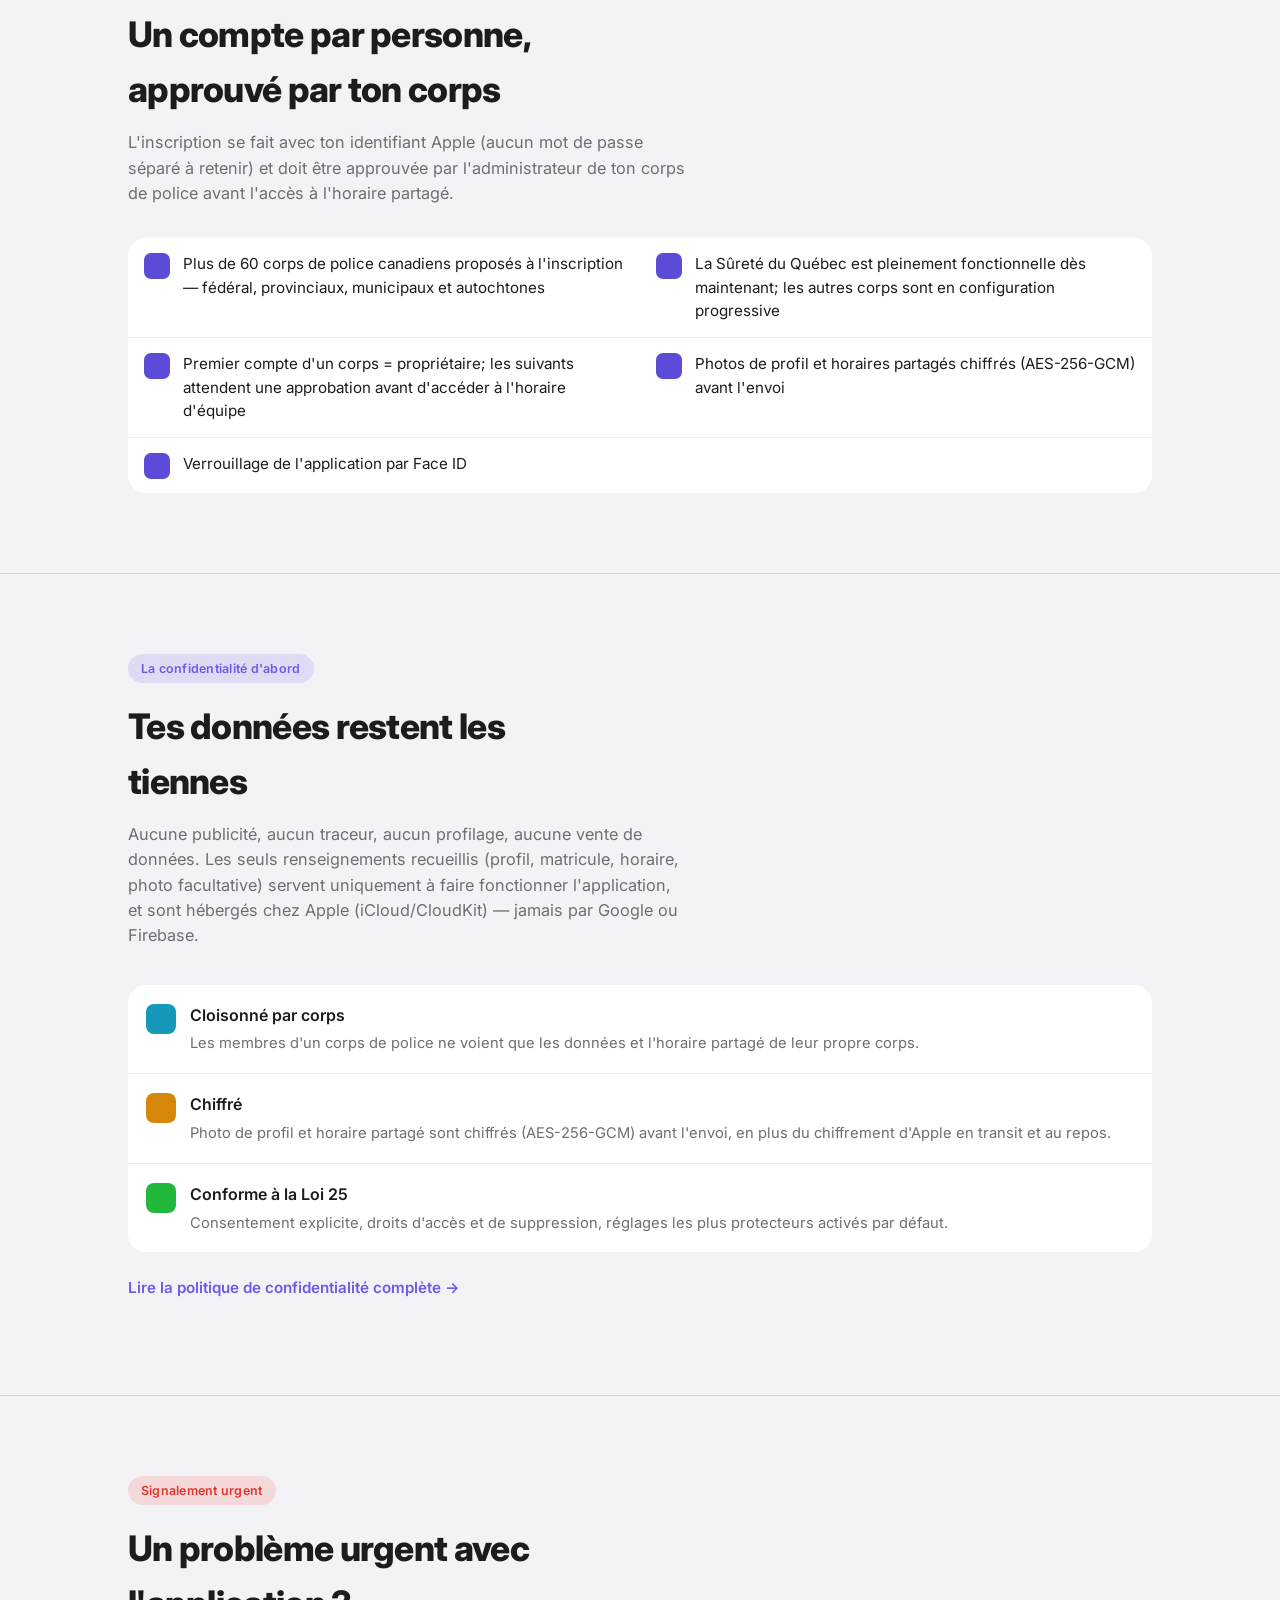
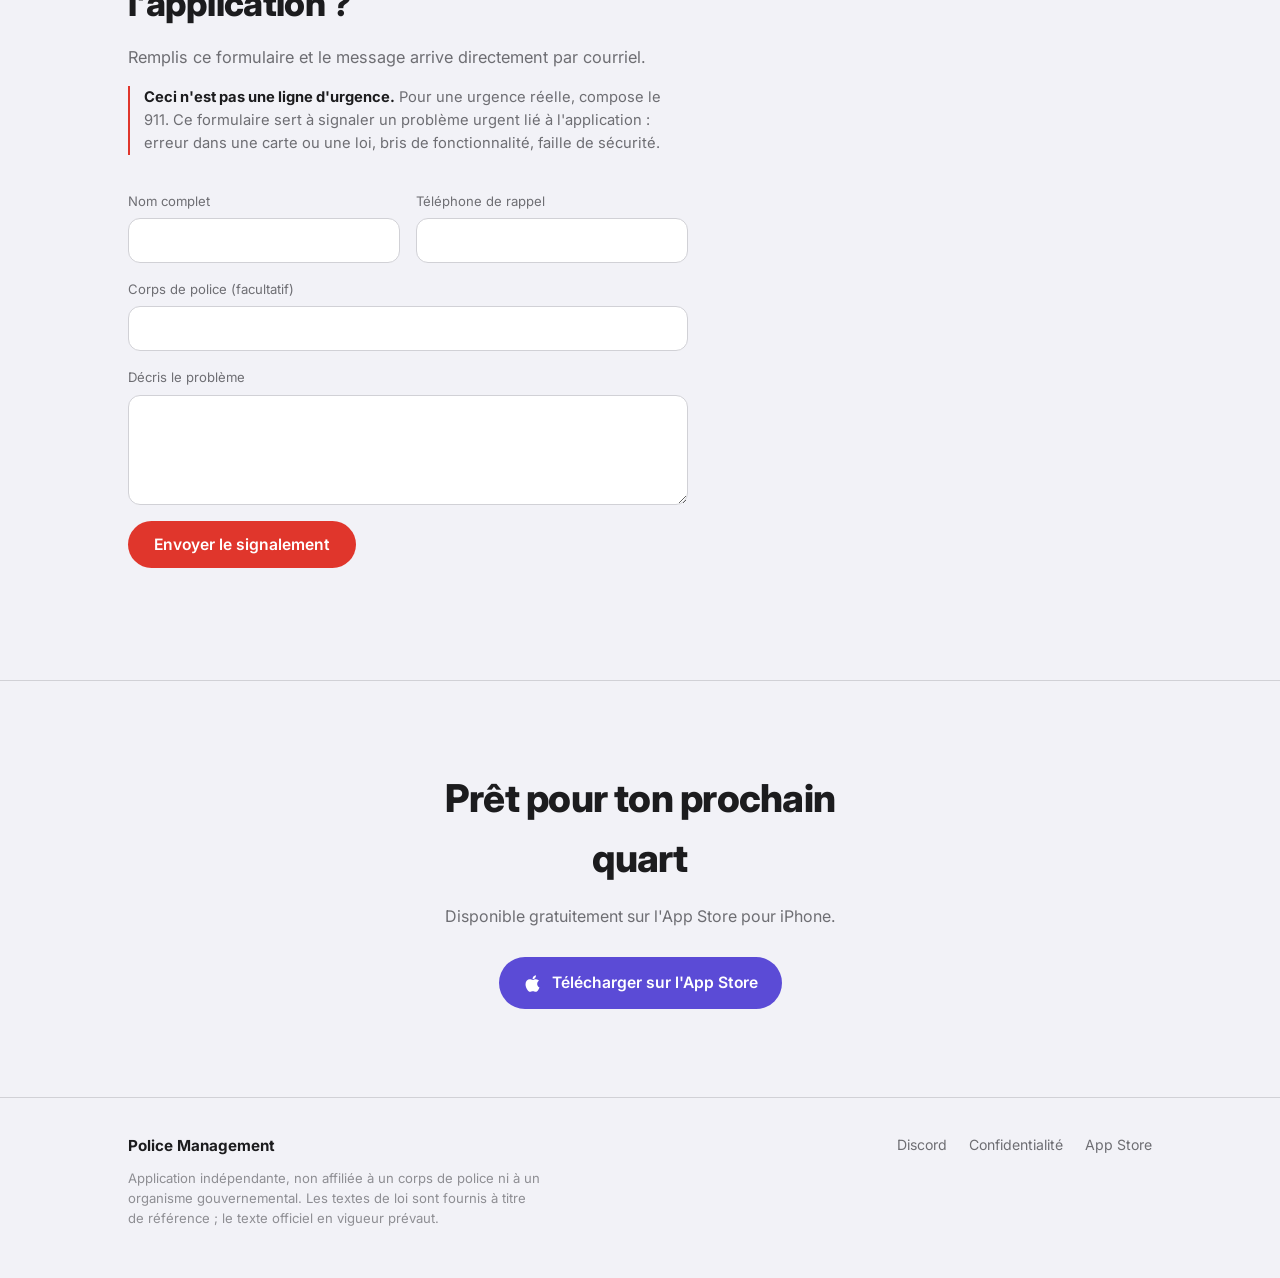
==== commit aca0559d: "Add files via upload" ====
--- a/index.html
+++ b/index.html
@@ -7,23 +7,49 @@
 <meta name="description" content="Horaire, carte opérationnelle et lois du Québec, hors ligne, cloisonné par corps de police. Police Management, disponible sur l'App Store.">
 <link rel="preconnect" href="https://fonts.googleapis.com">
 <link rel="preconnect" href="https://fonts.gstatic.com" crossorigin>
-<link href="https://fonts.googleapis.com/css2?family=Oswald:wght@400;500;600;700&family=Inter:wght@400;500;600;700&display=swap" rel="stylesheet">
+<link href="https://fonts.googleapis.com/css2?family=Inter:wght@400;500;600;700;800&display=swap" rel="stylesheet">
 <style>
   :root{
-    --bg: #0b1210;
-    --bg-raised: #101a17;
-    --line: #223129;
-    --green: #2f6e52;
-    --green-bright: #45a373;
-    --gold: #c9a227;
-    --red: #9c3b34;
-    --red-bright: #c24f43;
-    --red-bg: #1c1210;
-    --ink: #f2f0e8;
-    --ink-dim: #a9bdb3;
-    --ink-faint: #6f8579;
-    --radius: 4px;
-  }
+    --bg: #000000;
+    --bg-elevated: #1c1c1e;
+    --bg-elevated-2: #2c2c2e;
+    --line: #38383a;
+    --indigo: #6c5ce7;
+    --indigo-bright: #8b7cf0;
+    --green: #32d74b;
+    --amber: #ff9f0a;
+    --cyan: #34c8e8;
+    --red: #ff453a;
+    --ink: #ffffff;
+    --ink-dim: #98989d;
+    --ink-faint: #636366;
+    --nav-bg: rgba(0,0,0,0.75);
+    --radius-card: 18px;
+    --radius-pill: 980px;
+    --radius-input: 12px;
+    color-scheme: dark;
+  }
+
+  :root[data-theme="light"]{
+    --bg: #f2f2f7;
+    --bg-elevated: #ffffff;
+    --bg-elevated-2: #ececef;
+    --line: #d1d1d6;
+    --indigo: #5b4bd6;
+    --indigo-bright: #6c5ce7;
+    --green: #22b83c;
+    --amber: #d5870a;
+    --cyan: #1698b8;
+    --red: #e0362c;
+    --ink: #1c1c1e;
+    --ink-dim: #6e6e73;
+    --ink-faint: #8e8e93;
+    --nav-bg: rgba(242,242,247,0.75);
+    color-scheme: light;
+  }
+
+  :root[data-theme="light"] .brand svg path{ stroke:#ffffff; }
+  :root[data-theme="light"] .phone-frame{ border-color:#0a0a0a; }
 
   *{box-sizing:border-box;}
   html{scroll-behavior:smooth;}
@@ -31,24 +57,37 @@
     margin:0;
     background:var(--bg);
     color:var(--ink);
-    font-family:'Inter', -apple-system, sans-serif;
-    line-height:1.6;
+    font-family:-apple-system, BlinkMacSystemFont, 'Inter', 'Segoe UI', Roboto, sans-serif;
+    line-height:1.55;
     -webkit-font-smoothing:antialiased;
   }
 
-  h1,h2,h3,.eyebrow-code{
-    font-family:'Oswald', sans-serif;
-    text-transform:uppercase;
-    letter-spacing:0.01em;
+  h1,h2,h3{
+    font-weight:800;
+    letter-spacing:-0.02em;
     margin:0;
   }
 
   a{color:inherit;}
 
   .wrap{
-    max-width:1120px;
+    max-width:1080px;
     margin:0 auto;
     padding:0 28px;
+  }
+
+  .pill-tag{
+    display:inline-flex;
+    align-items:center;
+    gap:6px;
+    font-size:0.78rem;
+    font-weight:600;
+    letter-spacing:0.02em;
+    color:var(--indigo-bright);
+    background:rgba(108,92,231,0.15);
+    padding:5px 13px;
+    border-radius:var(--radius-pill);
+    margin-bottom:16px;
   }
 
   /* ---------- NAV ---------- */
@@ -56,63 +95,90 @@
     position:sticky;
     top:0;
     z-index:50;
-    background:rgba(11,18,16,0.9);
-    backdrop-filter:blur(8px);
+    background:var(--nav-bg);
+    backdrop-filter:blur(20px) saturate(180%);
+    -webkit-backdrop-filter:blur(20px) saturate(180%);
     border-bottom:1px solid var(--line);
   }
   .nav-row{
     display:flex;
     align-items:center;
     justify-content:space-between;
-    padding:16px 28px;
-    max-width:1120px;
+    gap:12px;
+    padding:14px 28px;
+    max-width:1080px;
     margin:0 auto;
   }
   .brand{
     display:flex;
     align-items:center;
-    gap:10px;
-    font-family:'Oswald', sans-serif;
-    font-weight:600;
-    font-size:1.05rem;
-    letter-spacing:0.02em;
-  }
-  .brand .badge-mark{width:22px;height:22px;flex-shrink:0;}
-  nav.links{display:flex;gap:28px;font-size:0.92rem;color:var(--ink-dim);}
-  nav.links a{text-decoration:none;transition:color .15s;}
+    gap:9px;
+    font-weight:700;
+    font-size:1rem;
+    letter-spacing:-0.01em;
+    white-space:nowrap;
+    flex-shrink:1;
+    min-width:0;
+    overflow:hidden;
+    text-overflow:ellipsis;
+  }
+  .brand .badge-mark{
+    width:26px;height:26px;flex-shrink:0;
+    border-radius:7px;
+    background:linear-gradient(155deg, var(--indigo), #4834d4);
+    display:flex; align-items:center; justify-content:center;
+  }
+  .brand .badge-mark svg{width:15px;height:15px;}
+  nav.links{display:flex;gap:26px;font-size:0.9rem;color:var(--ink-dim); flex-shrink:0;}
+  nav.links a{text-decoration:none;transition:color .15s; white-space:nowrap;}
   nav.links a:hover{color:var(--ink);}
   .nav-cta{
-    font-size:0.85rem;
+    font-size:0.86rem;
     font-weight:600;
-    border:1px solid var(--green-bright);
-    color:var(--ink);
-    padding:8px 16px;
-    border-radius:var(--radius);
+    background:var(--indigo);
+    color:#ffffff;
+    padding:8px 18px;
+    border-radius:var(--radius-pill);
     text-decoration:none;
     white-space:nowrap;
-  }
+    flex-shrink:0;
+  }
+  .nav-right{display:flex; align-items:center; gap:12px; flex-shrink:0;}
+  @media (max-width:480px){
+    .nav-row{padding:12px 16px; gap:8px;}
+    .brand{font-size:0.88rem; gap:7px;}
+    .brand .badge-mark{width:22px; height:22px;}
+    .brand .badge-mark svg{width:13px; height:13px;}
+    .nav-cta{padding:7px 13px; font-size:0.78rem;}
+    .nav-right{gap:8px;}
+    .theme-toggle{width:30px; height:30px;}
+    .theme-toggle svg{width:15px; height:15px;}
+  }
+  .theme-toggle{
+    width:34px; height:34px;
+    display:flex; align-items:center; justify-content:center;
+    background:var(--bg-elevated);
+    border:1px solid var(--line);
+    border-radius:50%;
+    cursor:pointer;
+    color:var(--ink);
+    flex-shrink:0;
+  }
+  .theme-toggle svg{width:17px; height:17px;}
+  .theme-toggle .icon-moon{display:none;}
+  :root[data-theme="light"] .theme-toggle .icon-sun{display:none;}
+  :root[data-theme="light"] .theme-toggle .icon-moon{display:block;}
   @media (max-width:720px){ nav.links{display:none;} }
 
   /* ---------- HERO ---------- */
   .hero{
     position:relative;
-    padding:96px 0 80px;
+    padding:88px 0 76px;
     overflow:hidden;
     border-bottom:1px solid var(--line);
     background:
-      radial-gradient(ellipse at 15% 0%, rgba(47,110,82,0.28), transparent 55%),
+      radial-gradient(ellipse 700px 500px at 20% -10%, rgba(108,92,231,0.35), transparent 60%),
       var(--bg);
-  }
-  .hero::before{
-    content:"";
-    position:absolute;
-    inset:0;
-    background-image:
-      linear-gradient(rgba(255,255,255,0.035) 1px, transparent 1px),
-      linear-gradient(90deg, rgba(255,255,255,0.035) 1px, transparent 1px);
-    background-size:64px 64px;
-    mask-image:linear-gradient(to bottom, black, transparent 75%);
-    pointer-events:none;
   }
   .hero-grid{
     position:relative;
@@ -123,34 +189,23 @@
   }
   @media (max-width:860px){
     .hero-grid{grid-template-columns:1fr; text-align:left;}
-    .hero{padding:64px 0 56px;}
-  }
-  .kicker{
-    display:inline-flex;
-    align-items:center;
-    gap:8px;
-    font-size:0.78rem;
-    color:var(--ink-faint);
-    font-family:'Oswald',sans-serif;
-    letter-spacing:0.08em;
-    margin-bottom:22px;
-  }
-  .kicker .dot{width:6px;height:6px;background:var(--green-bright);border-radius:50%;}
+    .hero{padding:56px 0 48px;}
+  }
   h1.hero-title{
-    font-size:clamp(2.4rem, 5.4vw, 4rem);
-    font-weight:700;
-    line-height:1.04;
+    font-size:clamp(2.3rem, 5.2vw, 3.75rem);
+    line-height:1.05;
     color:var(--ink);
   }
-  h1.hero-title span{color:var(--green-bright);}
+  h1.hero-title span{color:var(--indigo-bright);}
   .hero-sub{
-    margin-top:22px;
+    margin-top:20px;
     max-width:46ch;
     font-size:1.08rem;
     color:var(--ink-dim);
+    font-weight:400;
   }
   .hero-actions{
-    margin-top:34px;
+    margin-top:30px;
     display:flex;
     align-items:center;
     gap:18px;
@@ -160,74 +215,65 @@
     display:inline-flex;
     align-items:center;
     gap:10px;
-    background:var(--ink);
-    color:var(--bg);
-    padding:13px 22px;
-    border-radius:var(--radius);
+    background:var(--indigo);
+    color:#ffffff;
+    padding:14px 24px;
+    border-radius:var(--radius-pill);
     text-decoration:none;
     font-weight:600;
     font-size:0.98rem;
-    transition:transform .15s, background .15s;
-  }
-  .btn-store:hover{background:var(--green-bright); transform:translateY(-1px);}
-  .btn-store svg{width:20px;height:20px;flex-shrink:0;}
+    transition:background .15s, transform .15s;
+  }
+  .btn-store:hover{background:var(--indigo-bright); transform:translateY(-1px);}
+  .btn-store svg{width:19px;height:19px;flex-shrink:0;}
   .hero-meta{font-size:0.85rem;color:var(--ink-faint);}
 
   .phone-frame{
     position:relative;
     justify-self:center;
     width:270px;
-    border-radius:34px;
-    border:6px solid #1b2622;
+    border-radius:38px;
+    border:7px solid #0a0a0a;
     background:#000;
-    box-shadow:0 40px 80px -30px rgba(0,0,0,0.7), 0 0 0 1px rgba(255,255,255,0.04);
-    transform:rotate(2deg);
+    box-shadow:0 50px 100px -30px rgba(108,92,231,0.35), 0 0 0 1px rgba(255,255,255,0.06);
   }
   .phone-frame img{
     display:block;
     width:100%;
-    border-radius:28px;
+    border-radius:31px;
   }
   .phone-frame::after{
     content:"";
     position:absolute;
-    top:14px; left:50%;
+    top:16px; left:50%;
     transform:translateX(-50%);
-    width:80px; height:18px;
+    width:80px; height:20px;
     background:#000;
-    border-radius:10px;
+    border-radius:12px;
   }
 
   /* ---------- SECTION LABELS ---------- */
   .section{
-    padding:88px 0;
+    padding:80px 0;
     border-bottom:1px solid var(--line);
   }
   .section:last-of-type{border-bottom:none;}
-  .eyebrow-code{
-    display:inline-block;
-    font-size:0.82rem;
-    color:var(--gold);
-    letter-spacing:0.06em;
-    margin-bottom:14px;
-  }
   .section h2{
-    font-size:clamp(1.7rem, 3vw, 2.3rem);
-    font-weight:600;
+    font-size:clamp(1.6rem, 2.8vw, 2.2rem);
     max-width:20ch;
   }
   .section-intro{
-    margin-top:16px;
-    max-width:54ch;
+    margin-top:14px;
+    max-width:56ch;
     color:var(--ink-dim);
     font-size:1.02rem;
   }
 
   .feature-row{
-    margin-top:56px;
+    margin-top:48px;
     display:grid;
     grid-template-columns:1fr 1fr;
-    gap:64px;
+    gap:60px;
     align-items:center;
   }
   .feature-row.reverse .feature-media{order:2;}
@@ -243,133 +289,156 @@
   }
   .feature-media .device{
     width:100%;
-    max-width:300px;
-    border-radius:22px;
+    max-width:280px;
+    border-radius:26px;
     border:1px solid var(--line);
     overflow:hidden;
-    box-shadow:0 30px 60px -30px rgba(0,0,0,0.6);
+    box-shadow:0 30px 60px -30px rgba(0,0,0,0.8);
   }
   .feature-media img{display:block; width:100%;}
   .feature-copy h3{
-    font-size:1.5rem;
-    font-weight:600;
-    margin-bottom:16px;
-  }
+    font-size:1.4rem;
+    margin-bottom:18px;
+  }
+
+  /* iOS grouped-list style rows for feature bullets */
   .feature-list{
     list-style:none;
-    margin:20px 0 0;
+    margin:0;
     padding:0;
+    background:var(--bg-elevated);
+    border-radius:var(--radius-card);
+    overflow:hidden;
+  }
+  .feature-list li{
     display:flex;
-    flex-direction:column;
-    gap:12px;
-  }
-  .feature-list li{
-    position:relative;
-    padding-left:22px;
-    color:var(--ink-dim);
-    font-size:0.98rem;
-  }
+    align-items:flex-start;
+    gap:13px;
+    padding:14px 16px;
+    font-size:0.95rem;
+    color:var(--ink);
+    border-bottom:1px solid var(--bg-elevated-2);
+  }
+  .feature-list li:last-child{border-bottom:none;}
   .feature-list li::before{
     content:"";
-    position:absolute;
-    left:0; top:9px;
-    width:9px; height:9px;
-    background:var(--green-bright);
-    border-radius:1px;
-  }
+    flex-shrink:0;
+    width:26px; height:26px;
+    margin-top:1px;
+    border-radius:7px;
+    background:var(--icon-color, var(--indigo));
+  }
+
+  .icon-cal::before{ background:var(--indigo); }
+  .icon-map::before{ background:var(--green); }
+  .icon-law::before{ background:#af52de; }
+  .icon-account::before{ background:var(--cyan); }
+  .icon-lock::before{ background:var(--amber); }
 
   .feature-list-wide{
-    margin-top:36px;
-    max-width:none;
+    margin-top:32px;
     display:grid;
     grid-template-columns:1fr 1fr;
-    gap:16px 40px;
-  }
+    gap:0;
+    background:var(--bg-elevated);
+    border-radius:var(--radius-card);
+    overflow:hidden;
+  }
+  .feature-list-wide li{border-bottom:1px solid var(--bg-elevated-2);}
   @media (max-width:780px){ .feature-list-wide{grid-template-columns:1fr;} }
 
   /* ---------- PRIVACY STRIP ---------- */
-  .privacy{
-    background:var(--bg-raised);
-  }
   .privacy-grid{
-    display:grid;
-    grid-template-columns:repeat(3, 1fr);
-    gap:36px;
-    margin-top:48px;
-  }
-  @media (max-width:780px){ .privacy-grid{grid-template-columns:1fr;} }
+    margin-top:36px;
+    background:var(--bg-elevated);
+    border-radius:var(--radius-card);
+    overflow:hidden;
+  }
   .privacy-card{
-    border:1px solid var(--line);
-    border-radius:var(--radius);
-    padding:26px 24px;
-    background:var(--bg);
+    display:flex;
+    gap:14px;
+    padding:18px 18px;
+    border-bottom:1px solid var(--bg-elevated-2);
+  }
+  .privacy-card:last-child{border-bottom:none;}
+  .privacy-card .swatch{
+    flex-shrink:0;
+    width:30px;height:30px;
+    border-radius:8px;
+    margin-top:1px;
   }
   .privacy-card h3{
-    font-family:'Inter',sans-serif;
-    text-transform:none;
-    font-size:1.05rem;
+    font-size:1rem;
     font-weight:600;
-    margin-bottom:10px;
+    margin-bottom:5px;
+    letter-spacing:0;
   }
   .privacy-card p{
     color:var(--ink-dim);
-    font-size:0.94rem;
+    font-size:0.92rem;
     margin:0;
   }
 
+  .privacy-link{
+    margin-top:24px;
+    font-size:0.95rem;
+  }
+  .privacy-link a{
+    color:var(--indigo-bright);
+    text-decoration:none;
+    font-weight:600;
+  }
+  .privacy-link a:hover{text-decoration:underline;}
+
   /* ---------- URGENCE ---------- */
-  .urgence{
-    background:var(--red-bg);
-    border-bottom:1px solid var(--line);
-  }
-  .urgence .eyebrow-code{color:var(--red-bright);}
+  .urgence .pill-tag{color:var(--red); background:rgba(255,69,58,0.15);}
   .urgence-notice{
     margin-top:16px;
     max-width:60ch;
     font-size:0.92rem;
     color:var(--ink-dim);
-    border-left:2px solid var(--red-bright);
+    border-left:2px solid var(--red);
     padding-left:14px;
   }
   .urgence-notice strong{color:var(--ink);}
   form.urgence-form{
-    margin-top:44px;
+    margin-top:36px;
     max-width:560px;
     display:flex;
     flex-direction:column;
-    gap:18px;
+    gap:16px;
   }
   .field-row{
     display:grid;
     grid-template-columns:1fr 1fr;
-    gap:18px;
+    gap:16px;
   }
   @media (max-width:600px){ .field-row{grid-template-columns:1fr;} }
-  .field{display:flex; flex-direction:column; gap:8px;}
+  .field{display:flex; flex-direction:column; gap:7px;}
   .field label{
     font-size:0.82rem;
     color:var(--ink-dim);
   }
   .field input, .field select, .field textarea{
-    font-family:'Inter',sans-serif;
+    font-family:inherit;
     font-size:0.96rem;
-    background:var(--bg);
+    background:var(--bg-elevated);
     border:1px solid var(--line);
-    border-radius:var(--radius);
+    border-radius:var(--radius-input);
     color:var(--ink);
-    padding:11px 13px;
+    padding:12px 14px;
   }
   .field input:focus, .field select:focus, .field textarea:focus{
     outline:none;
-    border-color:var(--red-bright);
+    border-color:var(--red);
   }
   .field textarea{resize:vertical; min-height:110px; font-family:inherit;}
   .field-error{
     font-size:0.8rem;
-    color:var(--red-bright);
+    color:var(--red);
     display:none;
   }
-  .field.has-error input, .field.has-error textarea, .field.has-error select{border-color:var(--red-bright);}
+  .field.has-error input, .field.has-error textarea, .field.has-error select{border-color:var(--red);}
   .field.has-error .field-error{display:block;}
   .honey{position:absolute; left:-9999px; opacity:0;}
   .btn-urgence{
@@ -377,58 +446,47 @@
     display:inline-flex;
     align-items:center;
     gap:10px;
-    background:var(--red-bright);
-    color:var(--ink);
+    background:var(--red);
+    color:#ffffff;
     border:none;
-    padding:13px 26px;
-    border-radius:var(--radius);
+    padding:14px 26px;
+    border-radius:var(--radius-pill);
     font-weight:600;
     font-size:0.98rem;
     font-family:inherit;
     cursor:pointer;
-    transition:background .15s, transform .15s;
-  }
-  .btn-urgence:hover{background:#d96154; transform:translateY(-1px);}
-  .btn-urgence:disabled{opacity:0.6; cursor:default; transform:none;}
+    transition:opacity .15s, transform .15s;
+  }
+  .btn-urgence:hover{opacity:0.85; transform:translateY(-1px);}
+  .btn-urgence:disabled{opacity:0.5; cursor:default; transform:none;}
   .form-status{
     font-size:0.9rem;
     margin-top:2px;
   }
-  .form-status.ok{color:var(--green-bright);}
-  .form-status.err{color:var(--red-bright);}
-
-  .privacy-link{
-    margin-top:28px;
-    font-size:0.95rem;
-  }
-  .privacy-link a{
-    color:var(--green-bright);
-    text-decoration:none;
-    font-weight:600;
-  }
-  .privacy-link a:hover{text-decoration:underline;}
+  .form-status.ok{color:var(--green);}
+  .form-status.err{color:var(--red);}
 
   /* ---------- CTA ---------- */
   .cta{
     text-align:center;
-    padding:96px 0;
+    padding:88px 0;
   }
   .cta h2{
-    font-size:clamp(1.9rem, 4vw, 2.6rem);
+    font-size:clamp(1.8rem, 3.6vw, 2.4rem);
     max-width:18ch;
     margin:0 auto;
   }
   .cta p{
     color:var(--ink-dim);
     max-width:48ch;
-    margin:18px auto 0;
-  }
-  .cta .btn-store{margin-top:30px;}
+    margin:16px auto 0;
+  }
+  .cta .btn-store{margin-top:28px;}
 
   /* ---------- FOOTER ---------- */
   footer{
     border-top:1px solid var(--line);
-    padding:40px 0;
+    padding:36px 0;
   }
   .footer-row{
     display:flex;
@@ -438,9 +496,8 @@
     flex-wrap:wrap;
   }
   .footer-brand{
-    font-family:'Oswald',sans-serif;
+    font-weight:700;
     font-size:0.95rem;
-    letter-spacing:0.02em;
   }
   .footer-disclaimer{
     max-width:52ch;
@@ -463,9 +520,11 @@
 <header class="site-nav">
   <div class="nav-row">
     <div class="brand">
-      <svg class="badge-mark" viewBox="0 0 24 24" fill="none" xmlns="http://www.w3.org/2000/svg">
-        <path d="M12 2L20 5.5V11C20 16 16.6 20.2 12 22C7.4 20.2 4 16 4 11V5.5L12 2Z" stroke="#45a373" stroke-width="1.6" fill="none"/>
-      </svg>
+      <span class="badge-mark">
+        <svg viewBox="0 0 24 24" fill="none" xmlns="http://www.w3.org/2000/svg">
+          <path d="M12 2L20 5.5V11C20 16 16.6 20.2 12 22C7.4 20.2 4 16 4 11V5.5L12 2Z" stroke="#ffffff" stroke-width="1.8" fill="none"/>
+        </svg>
+      </span>
       Police Management
     </div>
     <nav class="links">
@@ -474,14 +533,20 @@
       <a href="#urgence">Urgence</a>
       <a href="#telecharger">Télécharger</a>
     </nav>
-    <a class="nav-cta" href="https://apps.apple.com/ca/app/police-management/id6787241566?l=fr-CA" target="_blank" rel="noopener">App Store</a>
+    <div class="nav-right">
+      <a class="nav-cta" href="https://apps.apple.com/ca/app/police-management/id6787241566?l=fr-CA" target="_blank" rel="noopener">App Store</a>
+      <button class="theme-toggle" id="theme-toggle" type="button" aria-label="Changer de thème">
+        <svg class="icon-sun" viewBox="0 0 24 24" fill="none" stroke="currentColor" stroke-width="2" stroke-linecap="round"><circle cx="12" cy="12" r="4"/><path d="M12 2v2M12 20v2M4.9 4.9l1.4 1.4M17.7 17.7l1.4 1.4M2 12h2M20 12h2M4.9 19.1l1.4-1.4M17.7 6.3l1.4-1.4"/></svg>
+        <svg class="icon-moon" viewBox="0 0 24 24" fill="currentColor"><path d="M21 12.8A9 9 0 1 1 11.2 3a7 7 0 0 0 9.8 9.8z"/></svg>
+      </button>
+    </div>
   </div>
 </header>
 
 <section class="hero">
   <div class="wrap hero-grid">
     <div>
-      <div class="kicker"><span class="dot"></span>POUR LE PERSONNEL POLICIER DU CANADA</div>
+      <span class="pill-tag">Pour le personnel policier du Canada</span>
       <h1 class="hero-title">Ton quart.<br>Ton secteur.<br><span>Tes lois.</span></h1>
       <p class="hero-sub">Police Management regroupe l'horaire, la carte opérationnelle et les lois du Québec dans un seul outil, hors ligne, cloisonné par corps de police.</p>
       <div class="hero-actions">
@@ -500,7 +565,7 @@
 
 <section class="section" id="fonctionnalites">
   <div class="wrap">
-    <span class="eyebrow-code">Horaire &amp; quarts</span>
+    <span class="pill-tag">Horaire &amp; quarts</span>
     <h2>Bâtis ton cycle une fois, laisse l'appli faire le reste</h2>
     <p class="section-intro">Un calendrier entièrement modifiable qui suit ta rotation, avec les catégories de quart que tu définis toi-même.</p>
 
@@ -511,11 +576,11 @@
       <div class="feature-copy">
         <h3>Mon horaire, à ta façon</h3>
         <ul class="feature-list">
-          <li>Vues Mois, Semaine et Liste, au choix</li>
-          <li>Assistant de rotation automatique avec aperçu instantané</li>
-          <li>Catégories personnalisables : nom, couleur, emoji, heures</li>
-          <li>Ajout rapide par puces colorées, congés et duplication d'un quart</li>
-          <li>Résumé mensuel des heures et export vers le Calendrier d'Apple</li>
+          <li class="icon-cal">Vues Mois, Semaine et Liste, au choix</li>
+          <li class="icon-cal">Assistant de rotation automatique avec aperçu instantané</li>
+          <li class="icon-cal">Catégories personnalisables : nom, couleur, emoji, heures</li>
+          <li class="icon-cal">Ajout rapide par puces colorées, congés et duplication d'un quart</li>
+          <li class="icon-cal">Résumé mensuel des heures et export vers le Calendrier d'Apple</li>
         </ul>
       </div>
     </div>
@@ -524,7 +589,7 @@
 
 <section class="section">
   <div class="wrap">
-    <span class="eyebrow-code">Carte opérationnelle</span>
+    <span class="pill-tag">Carte opérationnelle</span>
     <h2>Sache quel poste dessert un point, en un geste</h2>
     <p class="section-intro">Les postes de la Sûreté du Québec et leurs territoires de desserte, colorés par district, avec les couches MTQ pour les conditions de route. La carte des autres corps de police est en préparation.</p>
 
@@ -535,11 +600,11 @@
       <div class="feature-copy">
         <h3>Le terrain, sans détour</h3>
         <ul class="feature-list">
-          <li>Postes de la SQ et territoires colorés par district</li>
-          <li>« Quel poste dessert ce point ? » d'un simple toucher</li>
-          <li>Repères kilométriques, sorties d'autoroute, municipalités</li>
-          <li>Couches MTQ : caméras, travaux, entraves, conditions</li>
-          <li>Localisation et recherche d'adresse intégrées</li>
+          <li class="icon-map">Postes de la SQ et territoires colorés par district</li>
+          <li class="icon-map">« Quel poste dessert ce point ? » d'un simple toucher</li>
+          <li class="icon-map">Repères kilométriques, sorties d'autoroute, municipalités</li>
+          <li class="icon-map">Couches MTQ : caméras, travaux, entraves, conditions</li>
+          <li class="icon-map">Localisation et recherche d'adresse intégrées</li>
         </ul>
       </div>
     </div>
@@ -548,7 +613,7 @@
 
 <section class="section">
   <div class="wrap">
-    <span class="eyebrow-code">Lois du Québec, hors ligne</span>
+    <span class="pill-tag">Lois du Québec, hors ligne</span>
     <h2>Le texte de loi, même sans réseau</h2>
     <p class="section-intro">Les textes intégraux du Code de la sécurité routière et des lois connexes, cherchables par article ou par mot-clé, embarqués sur ton appareil.</p>
 
@@ -559,10 +624,10 @@
       <div class="feature-copy">
         <h3>Une référence, toujours sur toi</h3>
         <ul class="feature-list">
-          <li>Code de la sécurité routière (C-24.2) par article et par thème</li>
-          <li>Véhicules hors route (V-1.3), transport rémunéré (T-11.2), assurance auto (A-25)</li>
-          <li>Sécurité nautique fédérale, avec amendes</li>
-          <li>Calculateur de vitesse : grand excès, amendes, points d'inaptitude</li>
+          <li class="icon-law">Code de la sécurité routière (C-24.2) par article et par thème</li>
+          <li class="icon-law">Véhicules hors route (V-1.3), transport rémunéré (T-11.2), assurance auto (A-25)</li>
+          <li class="icon-law">Sécurité nautique fédérale, avec amendes</li>
+          <li class="icon-law">Calculateur de vitesse : grand excès, amendes, points d'inaptitude</li>
         </ul>
       </div>
     </div>
@@ -571,37 +636,46 @@
 
 <section class="section">
   <div class="wrap">
-    <span class="eyebrow-code">Comptes &amp; corps de police</span>
+    <span class="pill-tag">Comptes &amp; corps de police</span>
     <h2>Un compte par personne, approuvé par ton corps</h2>
     <p class="section-intro">L'inscription se fait avec ton identifiant Apple (aucun mot de passe séparé à retenir) et doit être approuvée par l'administrateur de ton corps de police avant l'accès à l'horaire partagé.</p>
 
     <ul class="feature-list feature-list-wide">
-      <li>Plus de 60 corps de police canadiens proposés à l'inscription — fédéral, provinciaux, municipaux et autochtones</li>
-      <li>La Sûreté du Québec est pleinement fonctionnelle dès maintenant; les autres corps sont en configuration progressive</li>
-      <li>Premier compte d'un corps = propriétaire; les suivants attendent une approbation avant d'accéder à l'horaire d'équipe</li>
-      <li>Photos de profil et horaires partagés chiffrés (AES-256-GCM) avant l'envoi</li>
-      <li>Verrouillage de l'application par Face ID</li>
+      <li class="icon-account">Plus de 60 corps de police canadiens proposés à l'inscription — fédéral, provinciaux, municipaux et autochtones</li>
+      <li class="icon-account">La Sûreté du Québec est pleinement fonctionnelle dès maintenant; les autres corps sont en configuration progressive</li>
+      <li class="icon-account">Premier compte d'un corps = propriétaire; les suivants attendent une approbation avant d'accéder à l'horaire d'équipe</li>
+      <li class="icon-lock">Photos de profil et horaires partagés chiffrés (AES-256-GCM) avant l'envoi</li>
+      <li class="icon-lock">Verrouillage de l'application par Face ID</li>
     </ul>
   </div>
 </section>
 
-<section class="section privacy" id="confidentialite">
+<section class="section" id="confidentialite">
   <div class="wrap">
-    <span class="eyebrow-code">La confidentialité d'abord</span>
+    <span class="pill-tag">La confidentialité d'abord</span>
     <h2>Tes données restent les tiennes</h2>
     <p class="section-intro">Aucune publicité, aucun traceur, aucun profilage, aucune vente de données. Les seuls renseignements recueillis (profil, matricule, horaire, photo facultative) servent uniquement à faire fonctionner l'application, et sont hébergés chez Apple (iCloud/CloudKit) — jamais par Google ou Firebase.</p>
     <div class="privacy-grid">
       <div class="privacy-card">
-        <h3>Cloisonné par corps</h3>
-        <p>Les membres d'un corps de police ne voient que les données et l'horaire partagé de leur propre corps.</p>
+        <div class="swatch" style="background:var(--cyan)"></div>
+        <div>
+          <h3>Cloisonné par corps</h3>
+          <p>Les membres d'un corps de police ne voient que les données et l'horaire partagé de leur propre corps.</p>
+        </div>
       </div>
       <div class="privacy-card">
-        <h3>Chiffré</h3>
-        <p>Photo de profil et horaire partagé sont chiffrés (AES-256-GCM) avant l'envoi, en plus du chiffrement d'Apple en transit et au repos.</p>
+        <div class="swatch" style="background:var(--amber)"></div>
+        <div>
+          <h3>Chiffré</h3>
+          <p>Photo de profil et horaire partagé sont chiffrés (AES-256-GCM) avant l'envoi, en plus du chiffrement d'Apple en transit et au repos.</p>
+        </div>
       </div>
       <div class="privacy-card">
-        <h3>Conforme à la Loi 25</h3>
-        <p>Consentement explicite, droits d'accès et de suppression, réglages les plus protecteurs activés par défaut.</p>
+        <div class="swatch" style="background:var(--green)"></div>
+        <div>
+          <h3>Conforme à la Loi 25</h3>
+          <p>Consentement explicite, droits d'accès et de suppression, réglages les plus protecteurs activés par défaut.</p>
+        </div>
       </div>
     </div>
     <p class="privacy-link"><a href="https://police-management-c0208.web.app/confidentialite.html" target="_blank" rel="noopener">Lire la politique de confidentialité complète →</a></p>
@@ -610,7 +684,7 @@
 
 <section class="section urgence" id="urgence">
   <div class="wrap">
-    <span class="eyebrow-code">Signalement urgent</span>
+    <span class="pill-tag">Signalement urgent</span>
     <h2>Un problème urgent avec l'application ?</h2>
     <p class="section-intro">Remplis ce formulaire et le message arrive directement par courriel.</p>
     <p class="urgence-notice"><strong>Ceci n'est pas une ligne d'urgence.</strong> Pour une urgence réelle, compose le 911. Ce formulaire sert à signaler un problème urgent lié à l'application : erreur dans une carte ou une loi, bris de fonctionnalité, faille de sécurité.</p>
@@ -668,6 +742,28 @@
     </div>
   </div>
 </footer>
+
+<script>
+(function(){
+  var root = document.documentElement;
+  var btn = document.getElementById('theme-toggle');
+  var stored = localStorage.getItem('pm-theme');
+  var systemDark = window.matchMedia && window.matchMedia('(prefers-color-scheme: dark)').matches;
+  var theme = stored || (systemDark ? 'dark' : 'light');
+
+  function applyTheme(t){
+    root.setAttribute('data-theme', t);
+    btn.setAttribute('aria-label', t === 'dark' ? 'Passer au thème clair' : 'Passer au thème sombre');
+  }
+  applyTheme(theme);
+
+  btn.addEventListener('click', function(){
+    theme = theme === 'dark' ? 'light' : 'dark';
+    localStorage.setItem('pm-theme', theme);
+    applyTheme(theme);
+  });
+})();
+</script>
 
 <script>
 (function(){
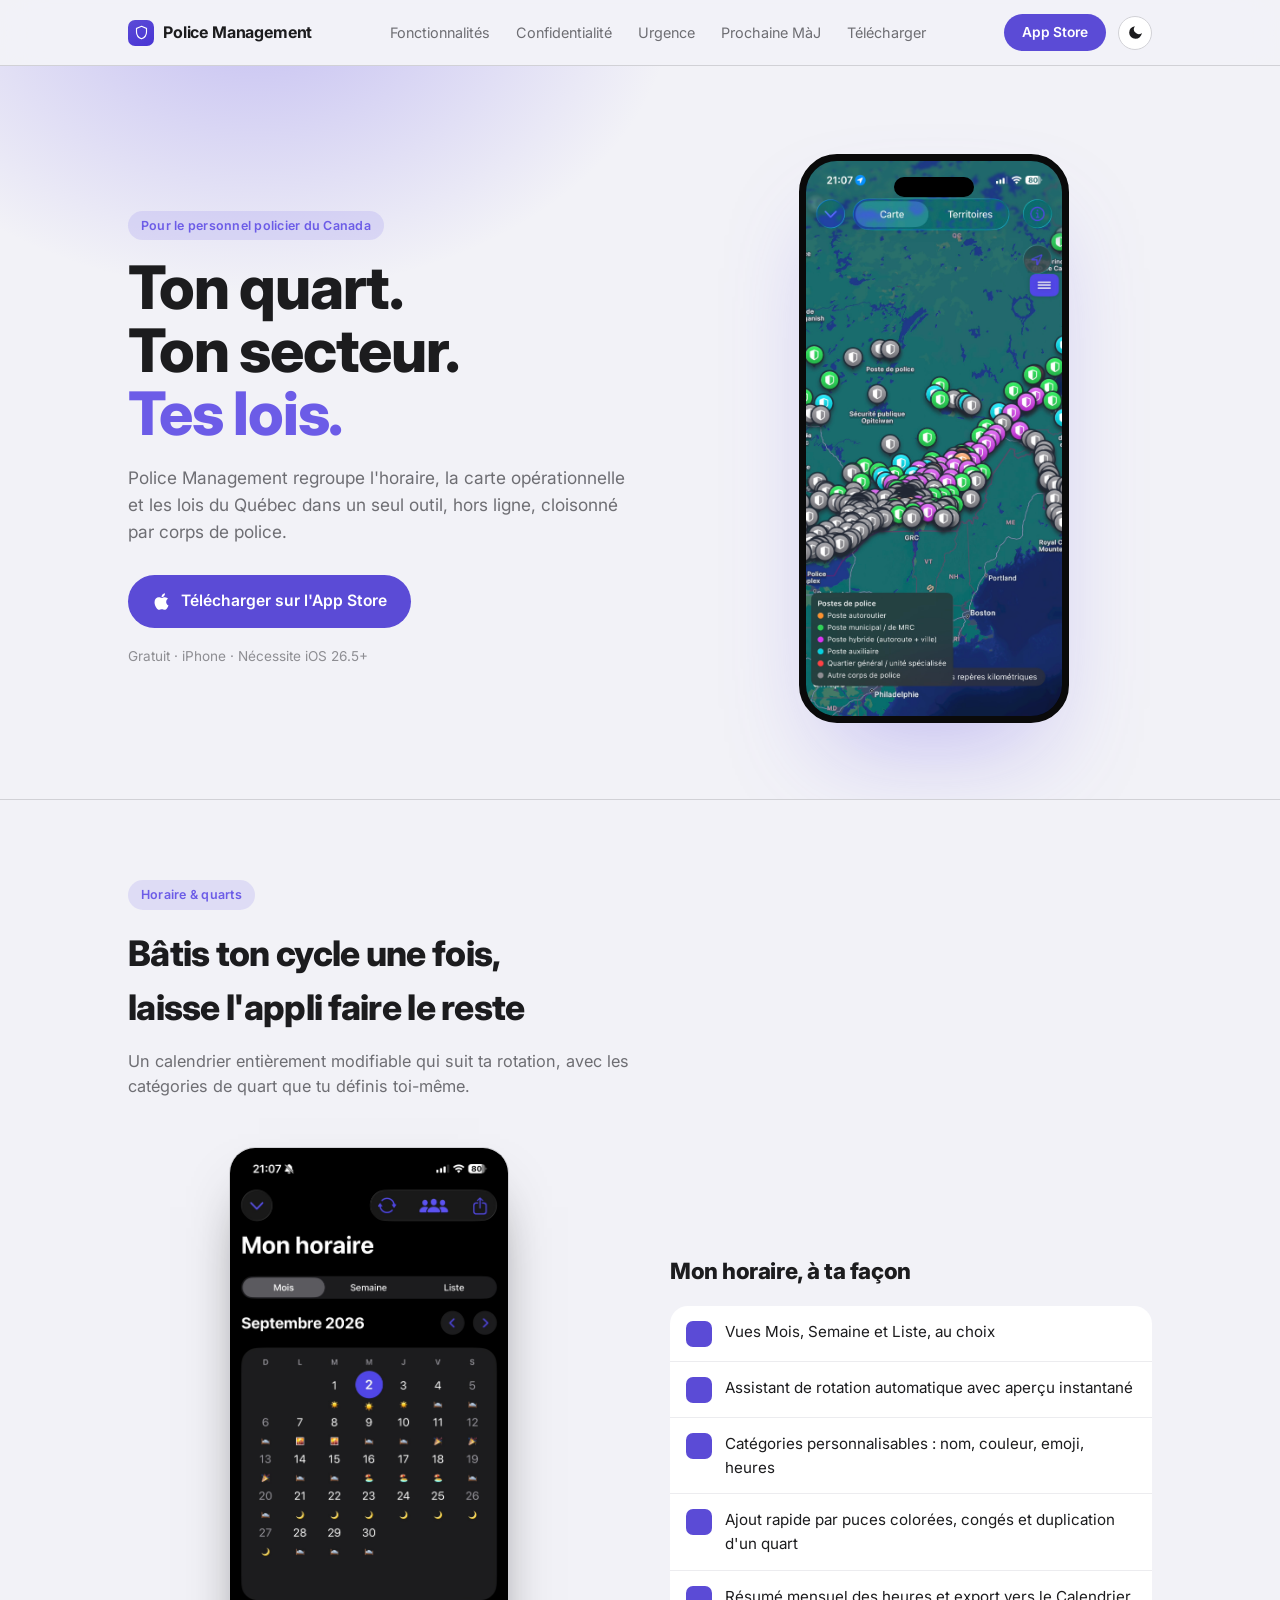
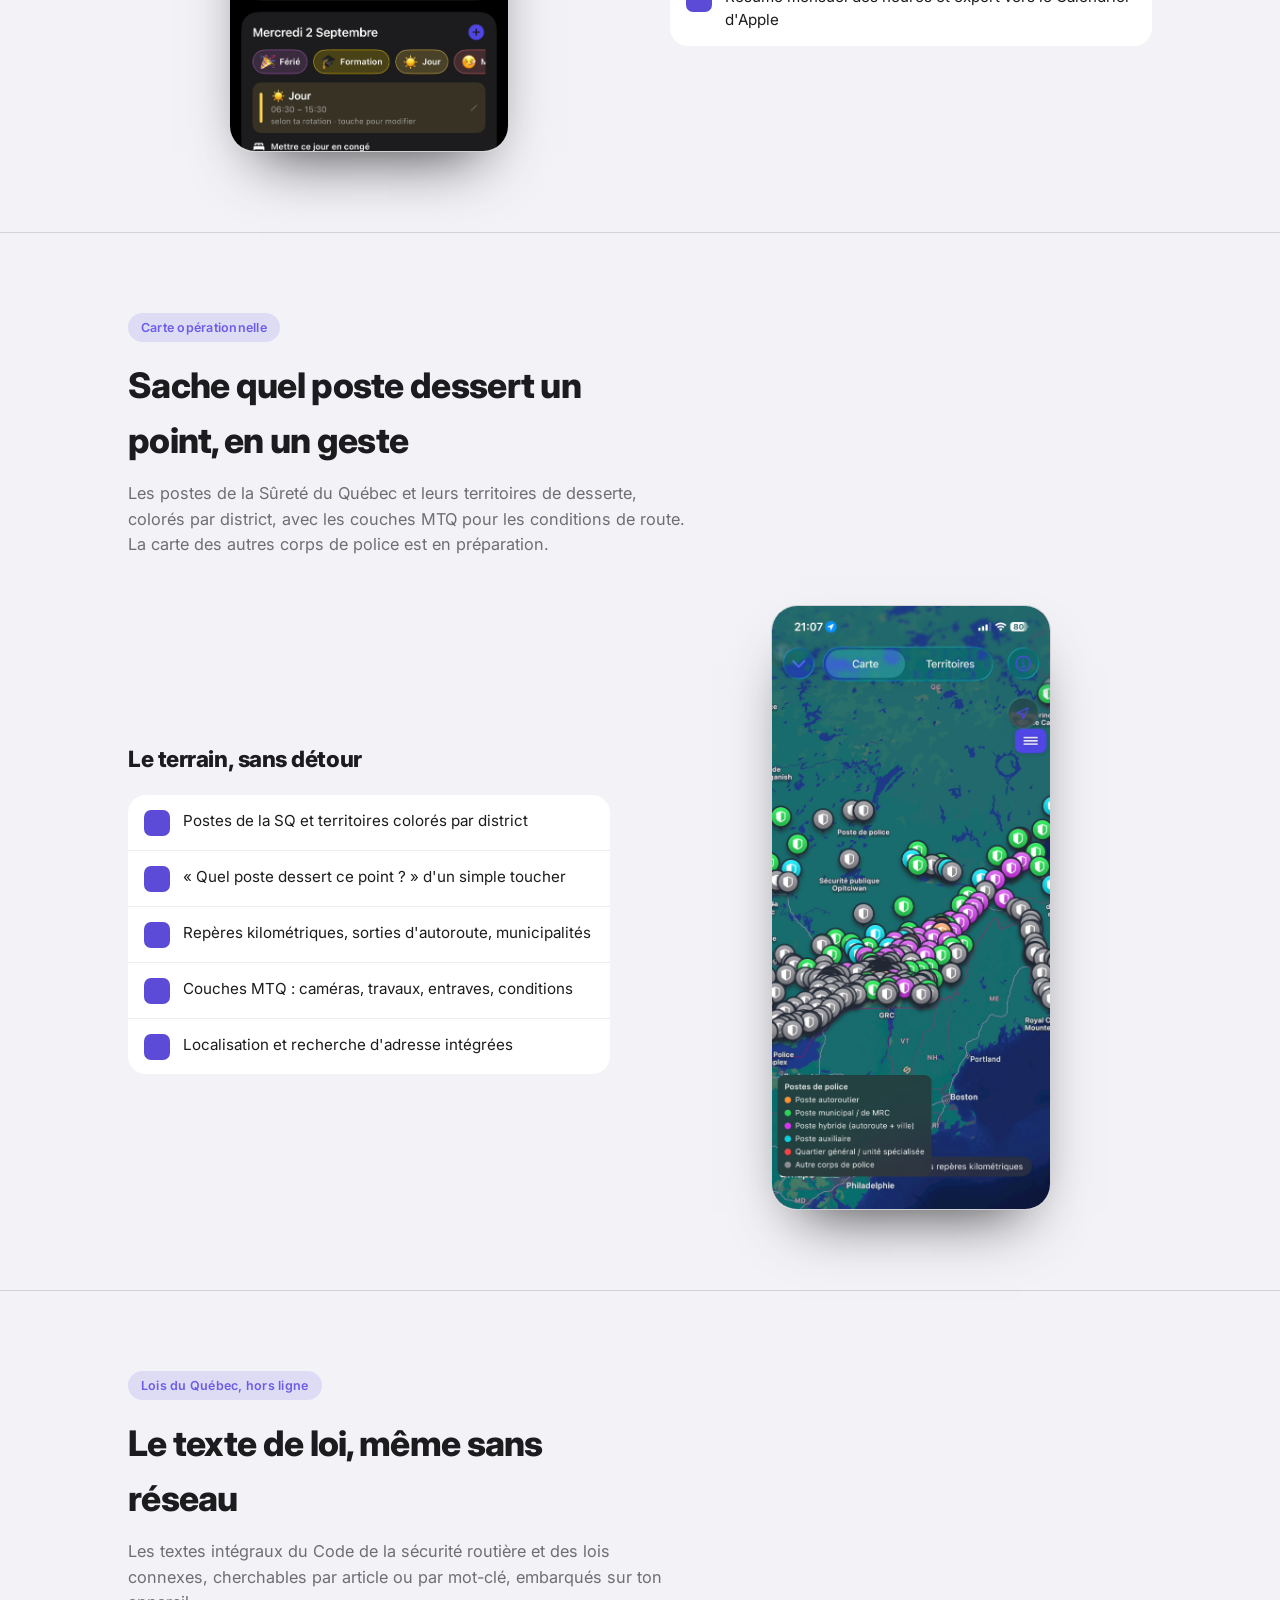
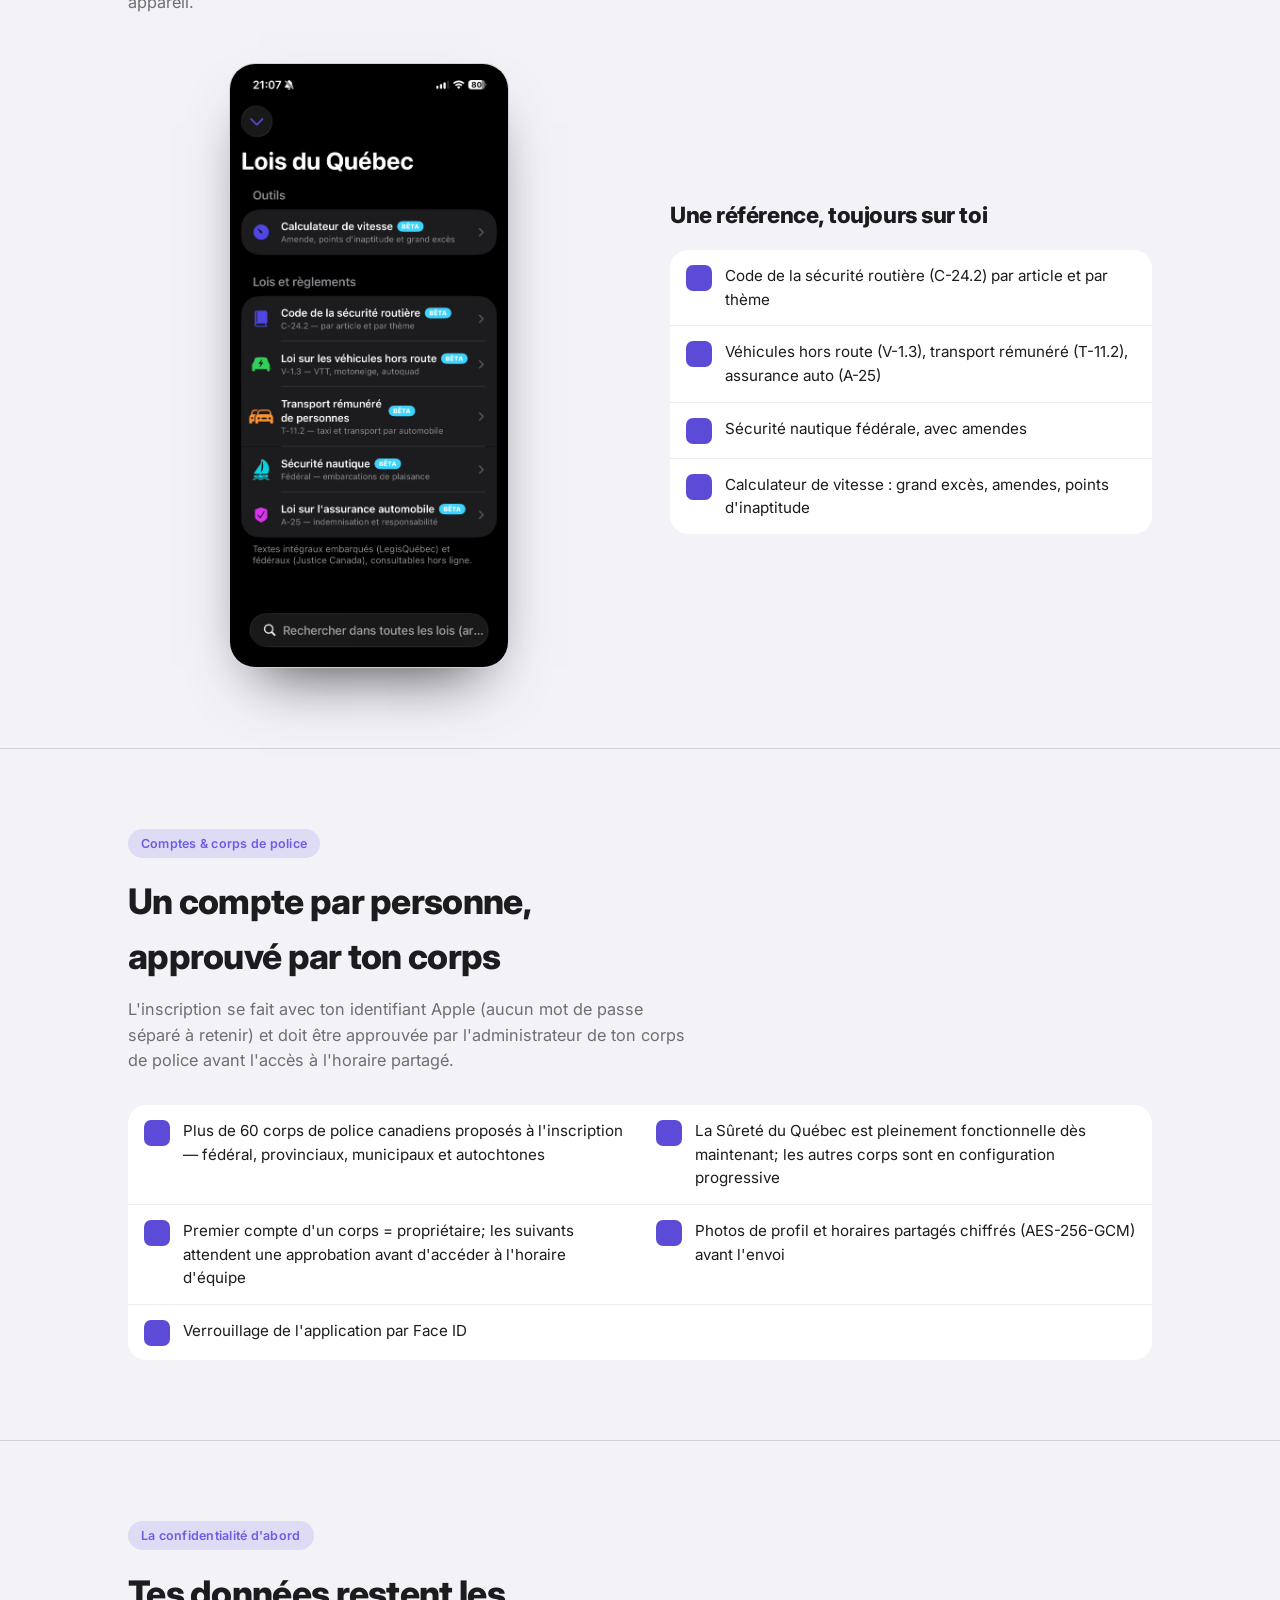
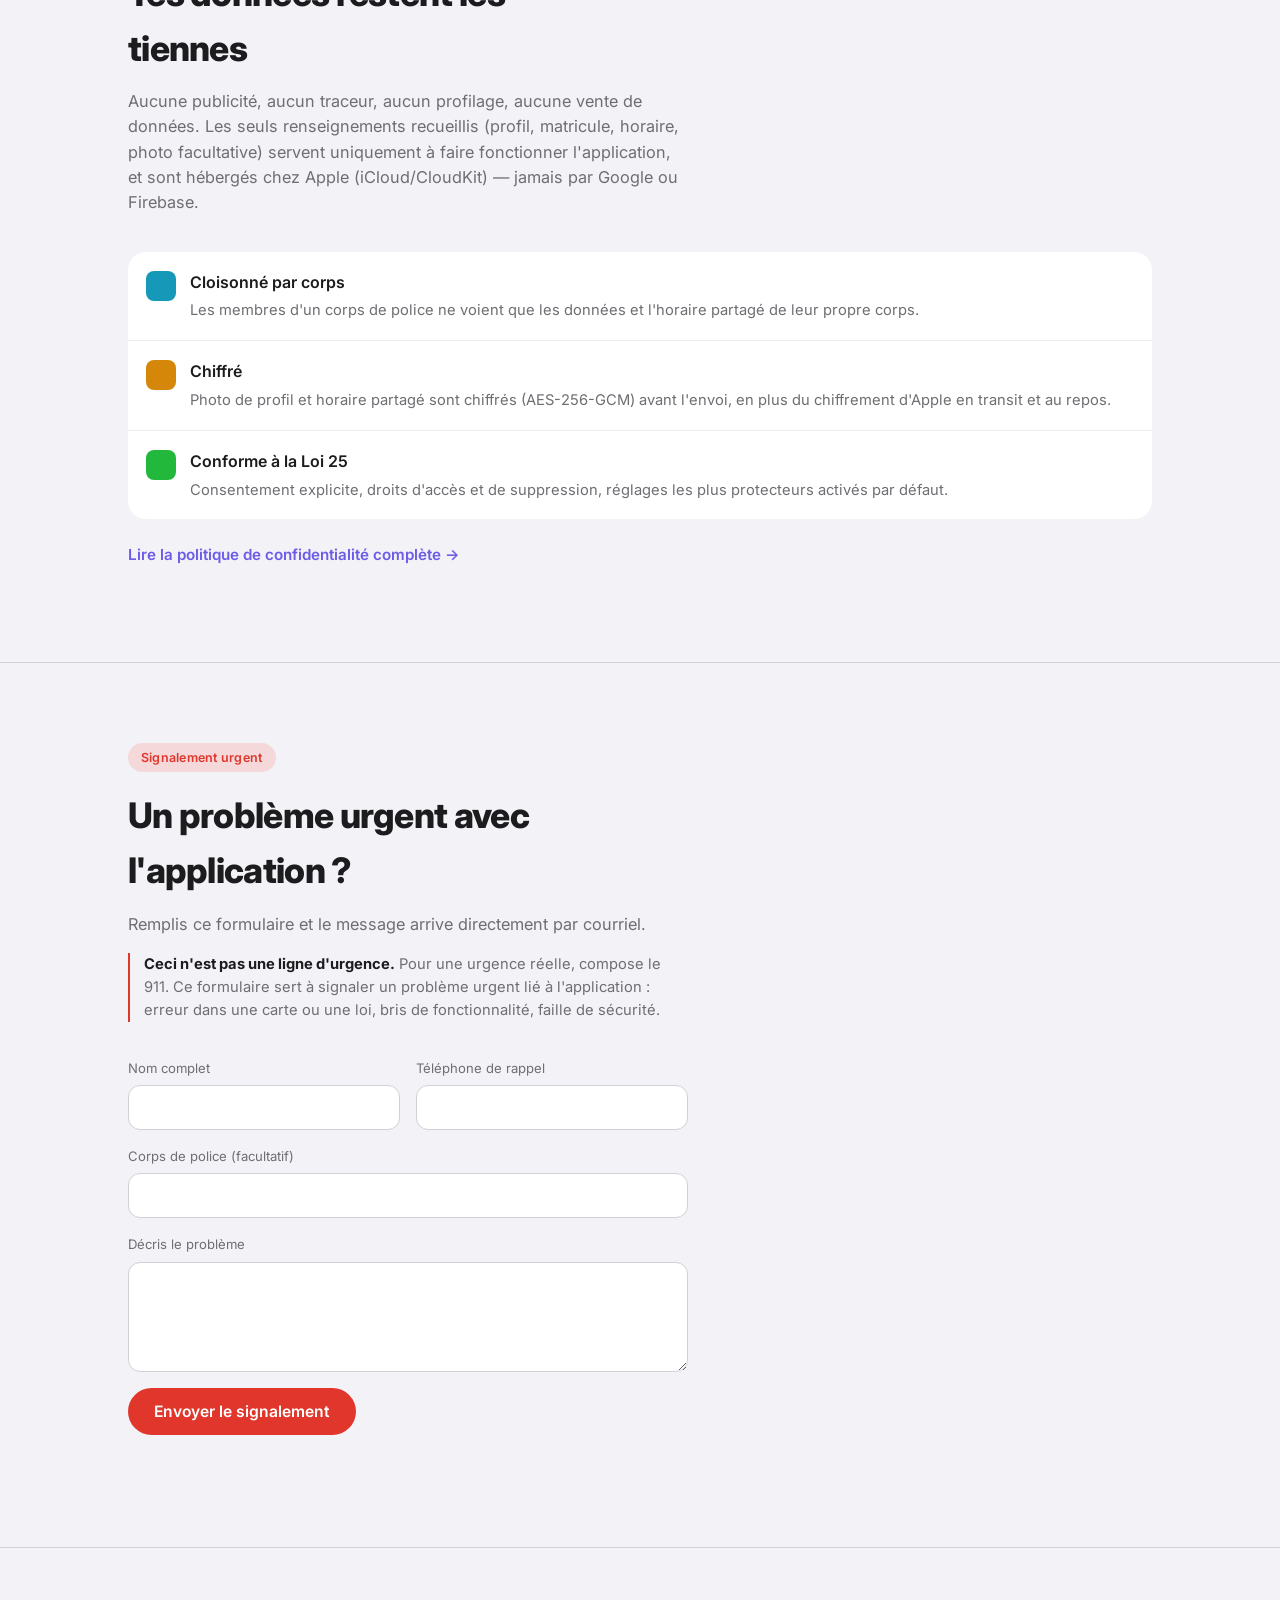
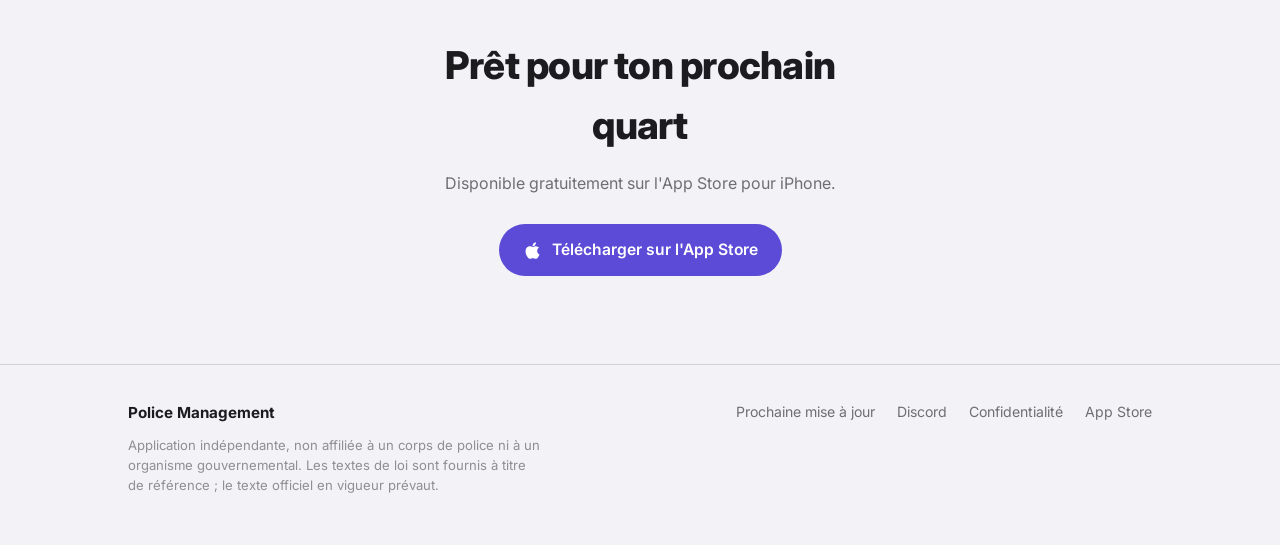
==== commit 6468801f: "Add files via upload" ====
--- a/index.html
+++ b/index.html
@@ -8,512 +8,7 @@
 <link rel="preconnect" href="https://fonts.googleapis.com">
 <link rel="preconnect" href="https://fonts.gstatic.com" crossorigin>
 <link href="https://fonts.googleapis.com/css2?family=Inter:wght@400;500;600;700;800&display=swap" rel="stylesheet">
-<style>
-  :root{
-    --bg: #000000;
-    --bg-elevated: #1c1c1e;
-    --bg-elevated-2: #2c2c2e;
-    --line: #38383a;
-    --indigo: #6c5ce7;
-    --indigo-bright: #8b7cf0;
-    --green: #32d74b;
-    --amber: #ff9f0a;
-    --cyan: #34c8e8;
-    --red: #ff453a;
-    --ink: #ffffff;
-    --ink-dim: #98989d;
-    --ink-faint: #636366;
-    --nav-bg: rgba(0,0,0,0.75);
-    --radius-card: 18px;
-    --radius-pill: 980px;
-    --radius-input: 12px;
-    color-scheme: dark;
-  }
-
-  :root[data-theme="light"]{
-    --bg: #f2f2f7;
-    --bg-elevated: #ffffff;
-    --bg-elevated-2: #ececef;
-    --line: #d1d1d6;
-    --indigo: #5b4bd6;
-    --indigo-bright: #6c5ce7;
-    --green: #22b83c;
-    --amber: #d5870a;
-    --cyan: #1698b8;
-    --red: #e0362c;
-    --ink: #1c1c1e;
-    --ink-dim: #6e6e73;
-    --ink-faint: #8e8e93;
-    --nav-bg: rgba(242,242,247,0.75);
-    color-scheme: light;
-  }
-
-  :root[data-theme="light"] .brand svg path{ stroke:#ffffff; }
-  :root[data-theme="light"] .phone-frame{ border-color:#0a0a0a; }
-
-  *{box-sizing:border-box;}
-  html{scroll-behavior:smooth;}
-  body{
-    margin:0;
-    background:var(--bg);
-    color:var(--ink);
-    font-family:-apple-system, BlinkMacSystemFont, 'Inter', 'Segoe UI', Roboto, sans-serif;
-    line-height:1.55;
-    -webkit-font-smoothing:antialiased;
-  }
-
-  h1,h2,h3{
-    font-weight:800;
-    letter-spacing:-0.02em;
-    margin:0;
-  }
-
-  a{color:inherit;}
-
-  .wrap{
-    max-width:1080px;
-    margin:0 auto;
-    padding:0 28px;
-  }
-
-  .pill-tag{
-    display:inline-flex;
-    align-items:center;
-    gap:6px;
-    font-size:0.78rem;
-    font-weight:600;
-    letter-spacing:0.02em;
-    color:var(--indigo-bright);
-    background:rgba(108,92,231,0.15);
-    padding:5px 13px;
-    border-radius:var(--radius-pill);
-    margin-bottom:16px;
-  }
-
-  /* ---------- NAV ---------- */
-  header.site-nav{
-    position:sticky;
-    top:0;
-    z-index:50;
-    background:var(--nav-bg);
-    backdrop-filter:blur(20px) saturate(180%);
-    -webkit-backdrop-filter:blur(20px) saturate(180%);
-    border-bottom:1px solid var(--line);
-  }
-  .nav-row{
-    display:flex;
-    align-items:center;
-    justify-content:space-between;
-    gap:12px;
-    padding:14px 28px;
-    max-width:1080px;
-    margin:0 auto;
-  }
-  .brand{
-    display:flex;
-    align-items:center;
-    gap:9px;
-    font-weight:700;
-    font-size:1rem;
-    letter-spacing:-0.01em;
-    white-space:nowrap;
-    flex-shrink:1;
-    min-width:0;
-    overflow:hidden;
-    text-overflow:ellipsis;
-  }
-  .brand .badge-mark{
-    width:26px;height:26px;flex-shrink:0;
-    border-radius:7px;
-    background:linear-gradient(155deg, var(--indigo), #4834d4);
-    display:flex; align-items:center; justify-content:center;
-  }
-  .brand .badge-mark svg{width:15px;height:15px;}
-  nav.links{display:flex;gap:26px;font-size:0.9rem;color:var(--ink-dim); flex-shrink:0;}
-  nav.links a{text-decoration:none;transition:color .15s; white-space:nowrap;}
-  nav.links a:hover{color:var(--ink);}
-  .nav-cta{
-    font-size:0.86rem;
-    font-weight:600;
-    background:var(--indigo);
-    color:#ffffff;
-    padding:8px 18px;
-    border-radius:var(--radius-pill);
-    text-decoration:none;
-    white-space:nowrap;
-    flex-shrink:0;
-  }
-  .nav-right{display:flex; align-items:center; gap:12px; flex-shrink:0;}
-  @media (max-width:480px){
-    .nav-row{padding:12px 16px; gap:8px;}
-    .brand{font-size:0.88rem; gap:7px;}
-    .brand .badge-mark{width:22px; height:22px;}
-    .brand .badge-mark svg{width:13px; height:13px;}
-    .nav-cta{padding:7px 13px; font-size:0.78rem;}
-    .nav-right{gap:8px;}
-    .theme-toggle{width:30px; height:30px;}
-    .theme-toggle svg{width:15px; height:15px;}
-  }
-  .theme-toggle{
-    width:34px; height:34px;
-    display:flex; align-items:center; justify-content:center;
-    background:var(--bg-elevated);
-    border:1px solid var(--line);
-    border-radius:50%;
-    cursor:pointer;
-    color:var(--ink);
-    flex-shrink:0;
-  }
-  .theme-toggle svg{width:17px; height:17px;}
-  .theme-toggle .icon-moon{display:none;}
-  :root[data-theme="light"] .theme-toggle .icon-sun{display:none;}
-  :root[data-theme="light"] .theme-toggle .icon-moon{display:block;}
-  @media (max-width:720px){ nav.links{display:none;} }
-
-  /* ---------- HERO ---------- */
-  .hero{
-    position:relative;
-    padding:88px 0 76px;
-    overflow:hidden;
-    border-bottom:1px solid var(--line);
-    background:
-      radial-gradient(ellipse 700px 500px at 20% -10%, rgba(108,92,231,0.35), transparent 60%),
-      var(--bg);
-  }
-  .hero-grid{
-    position:relative;
-    display:grid;
-    grid-template-columns:1.1fr 0.9fr;
-    gap:56px;
-    align-items:center;
-  }
-  @media (max-width:860px){
-    .hero-grid{grid-template-columns:1fr; text-align:left;}
-    .hero{padding:56px 0 48px;}
-  }
-  h1.hero-title{
-    font-size:clamp(2.3rem, 5.2vw, 3.75rem);
-    line-height:1.05;
-    color:var(--ink);
-  }
-  h1.hero-title span{color:var(--indigo-bright);}
-  .hero-sub{
-    margin-top:20px;
-    max-width:46ch;
-    font-size:1.08rem;
-    color:var(--ink-dim);
-    font-weight:400;
-  }
-  .hero-actions{
-    margin-top:30px;
-    display:flex;
-    align-items:center;
-    gap:18px;
-    flex-wrap:wrap;
-  }
-  .btn-store{
-    display:inline-flex;
-    align-items:center;
-    gap:10px;
-    background:var(--indigo);
-    color:#ffffff;
-    padding:14px 24px;
-    border-radius:var(--radius-pill);
-    text-decoration:none;
-    font-weight:600;
-    font-size:0.98rem;
-    transition:background .15s, transform .15s;
-  }
-  .btn-store:hover{background:var(--indigo-bright); transform:translateY(-1px);}
-  .btn-store svg{width:19px;height:19px;flex-shrink:0;}
-  .hero-meta{font-size:0.85rem;color:var(--ink-faint);}
-
-  .phone-frame{
-    position:relative;
-    justify-self:center;
-    width:270px;
-    border-radius:38px;
-    border:7px solid #0a0a0a;
-    background:#000;
-    box-shadow:0 50px 100px -30px rgba(108,92,231,0.35), 0 0 0 1px rgba(255,255,255,0.06);
-  }
-  .phone-frame img{
-    display:block;
-    width:100%;
-    border-radius:31px;
-  }
-  .phone-frame::after{
-    content:"";
-    position:absolute;
-    top:16px; left:50%;
-    transform:translateX(-50%);
-    width:80px; height:20px;
-    background:#000;
-    border-radius:12px;
-  }
-
-  /* ---------- SECTION LABELS ---------- */
-  .section{
-    padding:80px 0;
-    border-bottom:1px solid var(--line);
-  }
-  .section:last-of-type{border-bottom:none;}
-  .section h2{
-    font-size:clamp(1.6rem, 2.8vw, 2.2rem);
-    max-width:20ch;
-  }
-  .section-intro{
-    margin-top:14px;
-    max-width:56ch;
-    color:var(--ink-dim);
-    font-size:1.02rem;
-  }
-
-  .feature-row{
-    margin-top:48px;
-    display:grid;
-    grid-template-columns:1fr 1fr;
-    gap:60px;
-    align-items:center;
-  }
-  .feature-row.reverse .feature-media{order:2;}
-  .feature-row.reverse .feature-copy{order:1;}
-  @media (max-width:860px){
-    .feature-row, .feature-row.reverse{grid-template-columns:1fr;}
-    .feature-row.reverse .feature-media{order:1;}
-    .feature-row.reverse .feature-copy{order:2;}
-  }
-  .feature-media{
-    display:flex;
-    justify-content:center;
-  }
-  .feature-media .device{
-    width:100%;
-    max-width:280px;
-    border-radius:26px;
-    border:1px solid var(--line);
-    overflow:hidden;
-    box-shadow:0 30px 60px -30px rgba(0,0,0,0.8);
-  }
-  .feature-media img{display:block; width:100%;}
-  .feature-copy h3{
-    font-size:1.4rem;
-    margin-bottom:18px;
-  }
-
-  /* iOS grouped-list style rows for feature bullets */
-  .feature-list{
-    list-style:none;
-    margin:0;
-    padding:0;
-    background:var(--bg-elevated);
-    border-radius:var(--radius-card);
-    overflow:hidden;
-  }
-  .feature-list li{
-    display:flex;
-    align-items:flex-start;
-    gap:13px;
-    padding:14px 16px;
-    font-size:0.95rem;
-    color:var(--ink);
-    border-bottom:1px solid var(--bg-elevated-2);
-  }
-  .feature-list li:last-child{border-bottom:none;}
-  .feature-list li::before{
-    content:"";
-    flex-shrink:0;
-    width:26px; height:26px;
-    margin-top:1px;
-    border-radius:7px;
-    background:var(--icon-color, var(--indigo));
-  }
-
-  .icon-cal::before{ background:var(--indigo); }
-  .icon-map::before{ background:var(--green); }
-  .icon-law::before{ background:#af52de; }
-  .icon-account::before{ background:var(--cyan); }
-  .icon-lock::before{ background:var(--amber); }
-
-  .feature-list-wide{
-    margin-top:32px;
-    display:grid;
-    grid-template-columns:1fr 1fr;
-    gap:0;
-    background:var(--bg-elevated);
-    border-radius:var(--radius-card);
-    overflow:hidden;
-  }
-  .feature-list-wide li{border-bottom:1px solid var(--bg-elevated-2);}
-  @media (max-width:780px){ .feature-list-wide{grid-template-columns:1fr;} }
-
-  /* ---------- PRIVACY STRIP ---------- */
-  .privacy-grid{
-    margin-top:36px;
-    background:var(--bg-elevated);
-    border-radius:var(--radius-card);
-    overflow:hidden;
-  }
-  .privacy-card{
-    display:flex;
-    gap:14px;
-    padding:18px 18px;
-    border-bottom:1px solid var(--bg-elevated-2);
-  }
-  .privacy-card:last-child{border-bottom:none;}
-  .privacy-card .swatch{
-    flex-shrink:0;
-    width:30px;height:30px;
-    border-radius:8px;
-    margin-top:1px;
-  }
-  .privacy-card h3{
-    font-size:1rem;
-    font-weight:600;
-    margin-bottom:5px;
-    letter-spacing:0;
-  }
-  .privacy-card p{
-    color:var(--ink-dim);
-    font-size:0.92rem;
-    margin:0;
-  }
-
-  .privacy-link{
-    margin-top:24px;
-    font-size:0.95rem;
-  }
-  .privacy-link a{
-    color:var(--indigo-bright);
-    text-decoration:none;
-    font-weight:600;
-  }
-  .privacy-link a:hover{text-decoration:underline;}
-
-  /* ---------- URGENCE ---------- */
-  .urgence .pill-tag{color:var(--red); background:rgba(255,69,58,0.15);}
-  .urgence-notice{
-    margin-top:16px;
-    max-width:60ch;
-    font-size:0.92rem;
-    color:var(--ink-dim);
-    border-left:2px solid var(--red);
-    padding-left:14px;
-  }
-  .urgence-notice strong{color:var(--ink);}
-  form.urgence-form{
-    margin-top:36px;
-    max-width:560px;
-    display:flex;
-    flex-direction:column;
-    gap:16px;
-  }
-  .field-row{
-    display:grid;
-    grid-template-columns:1fr 1fr;
-    gap:16px;
-  }
-  @media (max-width:600px){ .field-row{grid-template-columns:1fr;} }
-  .field{display:flex; flex-direction:column; gap:7px;}
-  .field label{
-    font-size:0.82rem;
-    color:var(--ink-dim);
-  }
-  .field input, .field select, .field textarea{
-    font-family:inherit;
-    font-size:0.96rem;
-    background:var(--bg-elevated);
-    border:1px solid var(--line);
-    border-radius:var(--radius-input);
-    color:var(--ink);
-    padding:12px 14px;
-  }
-  .field input:focus, .field select:focus, .field textarea:focus{
-    outline:none;
-    border-color:var(--red);
-  }
-  .field textarea{resize:vertical; min-height:110px; font-family:inherit;}
-  .field-error{
-    font-size:0.8rem;
-    color:var(--red);
-    display:none;
-  }
-  .field.has-error input, .field.has-error textarea, .field.has-error select{border-color:var(--red);}
-  .field.has-error .field-error{display:block;}
-  .honey{position:absolute; left:-9999px; opacity:0;}
-  .btn-urgence{
-    align-self:flex-start;
-    display:inline-flex;
-    align-items:center;
-    gap:10px;
-    background:var(--red);
-    color:#ffffff;
-    border:none;
-    padding:14px 26px;
-    border-radius:var(--radius-pill);
-    font-weight:600;
-    font-size:0.98rem;
-    font-family:inherit;
-    cursor:pointer;
-    transition:opacity .15s, transform .15s;
-  }
-  .btn-urgence:hover{opacity:0.85; transform:translateY(-1px);}
-  .btn-urgence:disabled{opacity:0.5; cursor:default; transform:none;}
-  .form-status{
-    font-size:0.9rem;
-    margin-top:2px;
-  }
-  .form-status.ok{color:var(--green);}
-  .form-status.err{color:var(--red);}
-
-  /* ---------- CTA ---------- */
-  .cta{
-    text-align:center;
-    padding:88px 0;
-  }
-  .cta h2{
-    font-size:clamp(1.8rem, 3.6vw, 2.4rem);
-    max-width:18ch;
-    margin:0 auto;
-  }
-  .cta p{
-    color:var(--ink-dim);
-    max-width:48ch;
-    margin:16px auto 0;
-  }
-  .cta .btn-store{margin-top:28px;}
-
-  /* ---------- FOOTER ---------- */
-  footer{
-    border-top:1px solid var(--line);
-    padding:36px 0;
-  }
-  .footer-row{
-    display:flex;
-    justify-content:space-between;
-    align-items:flex-start;
-    gap:24px;
-    flex-wrap:wrap;
-  }
-  .footer-brand{
-    font-weight:700;
-    font-size:0.95rem;
-  }
-  .footer-disclaimer{
-    max-width:52ch;
-    color:var(--ink-faint);
-    font-size:0.82rem;
-    margin-top:10px;
-  }
-  .footer-links{
-    display:flex;
-    gap:22px;
-    font-size:0.88rem;
-    color:var(--ink-dim);
-  }
-  .footer-links a{text-decoration:none;}
-  .footer-links a:hover{color:var(--ink);}
-</style>
+<link rel="stylesheet" href="style.css">
 </head>
 <body>
 
@@ -531,6 +26,7 @@
       <a href="#fonctionnalites">Fonctionnalités</a>
       <a href="#confidentialite">Confidentialité</a>
       <a href="#urgence">Urgence</a>
+      <a href="prochaine-mise-a-jour.html">Prochaine MàJ</a>
       <a href="#telecharger">Télécharger</a>
     </nav>
     <div class="nav-right">
@@ -736,6 +232,7 @@
       <p class="footer-disclaimer">Application indépendante, non affiliée à un corps de police ni à un organisme gouvernemental. Les textes de loi sont fournis à titre de référence ; le texte officiel en vigueur prévaut.</p>
     </div>
     <div class="footer-links">
+      <a href="prochaine-mise-a-jour.html">Prochaine mise à jour</a>
       <a href="https://discord.gg/bgrJVwPqyV" target="_blank" rel="noopener">Discord</a>
       <a href="https://police-management-c0208.web.app/confidentialite.html" target="_blank" rel="noopener">Confidentialité</a>
       <a href="https://apps.apple.com/ca/app/police-management/id6787241566?l=fr-CA" target="_blank" rel="noopener">App Store</a>
@@ -743,27 +240,7 @@
   </div>
 </footer>
 
-<script>
-(function(){
-  var root = document.documentElement;
-  var btn = document.getElementById('theme-toggle');
-  var stored = localStorage.getItem('pm-theme');
-  var systemDark = window.matchMedia && window.matchMedia('(prefers-color-scheme: dark)').matches;
-  var theme = stored || (systemDark ? 'dark' : 'light');
-
-  function applyTheme(t){
-    root.setAttribute('data-theme', t);
-    btn.setAttribute('aria-label', t === 'dark' ? 'Passer au thème clair' : 'Passer au thème sombre');
-  }
-  applyTheme(theme);
-
-  btn.addEventListener('click', function(){
-    theme = theme === 'dark' ? 'light' : 'dark';
-    localStorage.setItem('pm-theme', theme);
-    applyTheme(theme);
-  });
-})();
-</script>
+<script src="theme.js"></script>
 
 <script>
 (function(){
--- a/style.css
+++ b/style.css
@@ -0,0 +1,578 @@
+  :root{
+    --bg: #000000;
+    --bg-elevated: #1c1c1e;
+    --bg-elevated-2: #2c2c2e;
+    --line: #38383a;
+    --indigo: #6c5ce7;
+    --indigo-bright: #8b7cf0;
+    --green: #32d74b;
+    --amber: #ff9f0a;
+    --cyan: #34c8e8;
+    --red: #ff453a;
+    --ink: #ffffff;
+    --ink-dim: #98989d;
+    --ink-faint: #636366;
+    --nav-bg: rgba(0,0,0,0.75);
+    --radius-card: 18px;
+    --radius-pill: 980px;
+    --radius-input: 12px;
+    color-scheme: dark;
+  }
+
+  :root[data-theme="light"]{
+    --bg: #f2f2f7;
+    --bg-elevated: #ffffff;
+    --bg-elevated-2: #ececef;
+    --line: #d1d1d6;
+    --indigo: #5b4bd6;
+    --indigo-bright: #6c5ce7;
+    --green: #22b83c;
+    --amber: #d5870a;
+    --cyan: #1698b8;
+    --red: #e0362c;
+    --ink: #1c1c1e;
+    --ink-dim: #6e6e73;
+    --ink-faint: #8e8e93;
+    --nav-bg: rgba(242,242,247,0.75);
+    color-scheme: light;
+  }
+
+  :root[data-theme="light"] .brand svg path{ stroke:#ffffff; }
+  :root[data-theme="light"] .phone-frame{ border-color:#0a0a0a; }
+
+  *{box-sizing:border-box;}
+  html{scroll-behavior:smooth;}
+  body{
+    margin:0;
+    background:var(--bg);
+    color:var(--ink);
+    font-family:-apple-system, BlinkMacSystemFont, 'Inter', 'Segoe UI', Roboto, sans-serif;
+    line-height:1.55;
+    -webkit-font-smoothing:antialiased;
+  }
+
+  h1,h2,h3{
+    font-weight:800;
+    letter-spacing:-0.02em;
+    margin:0;
+  }
+
+  a{color:inherit;}
+
+  .wrap{
+    max-width:1080px;
+    margin:0 auto;
+    padding:0 28px;
+  }
+
+  .pill-tag{
+    display:inline-flex;
+    align-items:center;
+    gap:6px;
+    font-size:0.78rem;
+    font-weight:600;
+    letter-spacing:0.02em;
+    color:var(--indigo-bright);
+    background:rgba(108,92,231,0.15);
+    padding:5px 13px;
+    border-radius:var(--radius-pill);
+    margin-bottom:16px;
+  }
+
+  /* ---------- NAV ---------- */
+  header.site-nav{
+    position:sticky;
+    top:0;
+    z-index:50;
+    background:var(--nav-bg);
+    backdrop-filter:blur(20px) saturate(180%);
+    -webkit-backdrop-filter:blur(20px) saturate(180%);
+    border-bottom:1px solid var(--line);
+  }
+  .nav-row{
+    display:flex;
+    align-items:center;
+    justify-content:space-between;
+    gap:12px;
+    padding:14px 28px;
+    max-width:1080px;
+    margin:0 auto;
+  }
+  .brand{
+    display:flex;
+    align-items:center;
+    gap:9px;
+    font-weight:700;
+    font-size:1rem;
+    letter-spacing:-0.01em;
+    white-space:nowrap;
+    flex-shrink:1;
+    min-width:0;
+    overflow:hidden;
+    text-overflow:ellipsis;
+  }
+  .brand .badge-mark{
+    width:26px;height:26px;flex-shrink:0;
+    border-radius:7px;
+    background:linear-gradient(155deg, var(--indigo), #4834d4);
+    display:flex; align-items:center; justify-content:center;
+  }
+  .brand .badge-mark svg{width:15px;height:15px;}
+  nav.links{display:flex;gap:26px;font-size:0.9rem;color:var(--ink-dim); flex-shrink:0;}
+  nav.links a{text-decoration:none;transition:color .15s; white-space:nowrap;}
+  nav.links a:hover{color:var(--ink);}
+  .nav-cta{
+    font-size:0.86rem;
+    font-weight:600;
+    background:var(--indigo);
+    color:#ffffff;
+    padding:8px 18px;
+    border-radius:var(--radius-pill);
+    text-decoration:none;
+    white-space:nowrap;
+    flex-shrink:0;
+  }
+  .nav-right{display:flex; align-items:center; gap:12px; flex-shrink:0;}
+  @media (max-width:480px){
+    .nav-row{padding:12px 16px; gap:8px;}
+    .brand{font-size:0.88rem; gap:7px;}
+    .brand .badge-mark{width:22px; height:22px;}
+    .brand .badge-mark svg{width:13px; height:13px;}
+    .nav-cta{padding:7px 13px; font-size:0.78rem;}
+    .nav-right{gap:8px;}
+    .theme-toggle{width:30px; height:30px;}
+    .theme-toggle svg{width:15px; height:15px;}
+  }
+  .theme-toggle{
+    width:34px; height:34px;
+    display:flex; align-items:center; justify-content:center;
+    background:var(--bg-elevated);
+    border:1px solid var(--line);
+    border-radius:50%;
+    cursor:pointer;
+    color:var(--ink);
+    flex-shrink:0;
+  }
+  .theme-toggle svg{width:17px; height:17px;}
+  .theme-toggle .icon-moon{display:none;}
+  :root[data-theme="light"] .theme-toggle .icon-sun{display:none;}
+  :root[data-theme="light"] .theme-toggle .icon-moon{display:block;}
+  @media (max-width:720px){ nav.links{display:none;} }
+
+  /* ---------- HERO ---------- */
+  .hero{
+    position:relative;
+    padding:88px 0 76px;
+    overflow:hidden;
+    border-bottom:1px solid var(--line);
+    background:
+      radial-gradient(ellipse 700px 500px at 20% -10%, rgba(108,92,231,0.35), transparent 60%),
+      var(--bg);
+  }
+  .hero-grid{
+    position:relative;
+    display:grid;
+    grid-template-columns:1.1fr 0.9fr;
+    gap:56px;
+    align-items:center;
+  }
+  @media (max-width:860px){
+    .hero-grid{grid-template-columns:1fr; text-align:left;}
+    .hero{padding:56px 0 48px;}
+  }
+  h1.hero-title{
+    font-size:clamp(2.3rem, 5.2vw, 3.75rem);
+    line-height:1.05;
+    color:var(--ink);
+  }
+  h1.hero-title span{color:var(--indigo-bright);}
+  .hero-sub{
+    margin-top:20px;
+    max-width:46ch;
+    font-size:1.08rem;
+    color:var(--ink-dim);
+    font-weight:400;
+  }
+  .hero-actions{
+    margin-top:30px;
+    display:flex;
+    align-items:center;
+    gap:18px;
+    flex-wrap:wrap;
+  }
+  .btn-store{
+    display:inline-flex;
+    align-items:center;
+    gap:10px;
+    background:var(--indigo);
+    color:#ffffff;
+    padding:14px 24px;
+    border-radius:var(--radius-pill);
+    text-decoration:none;
+    font-weight:600;
+    font-size:0.98rem;
+    transition:background .15s, transform .15s;
+  }
+  .btn-store:hover{background:var(--indigo-bright); transform:translateY(-1px);}
+  .btn-store svg{width:19px;height:19px;flex-shrink:0;}
+  .hero-meta{font-size:0.85rem;color:var(--ink-faint);}
+
+  .phone-frame{
+    position:relative;
+    justify-self:center;
+    width:270px;
+    border-radius:38px;
+    border:7px solid #0a0a0a;
+    background:#000;
+    box-shadow:0 50px 100px -30px rgba(108,92,231,0.35), 0 0 0 1px rgba(255,255,255,0.06);
+  }
+  .phone-frame img{
+    display:block;
+    width:100%;
+    border-radius:31px;
+  }
+  .phone-frame::after{
+    content:"";
+    position:absolute;
+    top:16px; left:50%;
+    transform:translateX(-50%);
+    width:80px; height:20px;
+    background:#000;
+    border-radius:12px;
+  }
+
+  /* ---------- SECTION LABELS ---------- */
+  .section{
+    padding:80px 0;
+    border-bottom:1px solid var(--line);
+  }
+  .section:last-of-type{border-bottom:none;}
+  .section h2{
+    font-size:clamp(1.6rem, 2.8vw, 2.2rem);
+    max-width:20ch;
+  }
+  .section-intro{
+    margin-top:14px;
+    max-width:56ch;
+    color:var(--ink-dim);
+    font-size:1.02rem;
+  }
+
+  .feature-row{
+    margin-top:48px;
+    display:grid;
+    grid-template-columns:1fr 1fr;
+    gap:60px;
+    align-items:center;
+  }
+  .feature-row.reverse .feature-media{order:2;}
+  .feature-row.reverse .feature-copy{order:1;}
+  @media (max-width:860px){
+    .feature-row, .feature-row.reverse{grid-template-columns:1fr;}
+    .feature-row.reverse .feature-media{order:1;}
+    .feature-row.reverse .feature-copy{order:2;}
+  }
+  .feature-media{
+    display:flex;
+    justify-content:center;
+  }
+  .feature-media .device{
+    width:100%;
+    max-width:280px;
+    border-radius:26px;
+    border:1px solid var(--line);
+    overflow:hidden;
+    box-shadow:0 30px 60px -30px rgba(0,0,0,0.8);
+  }
+  .feature-media img{display:block; width:100%;}
+  .feature-copy h3{
+    font-size:1.4rem;
+    margin-bottom:18px;
+  }
+
+  /* iOS grouped-list style rows for feature bullets */
+  .feature-list{
+    list-style:none;
+    margin:0;
+    padding:0;
+    background:var(--bg-elevated);
+    border-radius:var(--radius-card);
+    overflow:hidden;
+  }
+  .feature-list li{
+    display:flex;
+    align-items:flex-start;
+    gap:13px;
+    padding:14px 16px;
+    font-size:0.95rem;
+    color:var(--ink);
+    border-bottom:1px solid var(--bg-elevated-2);
+  }
+  .feature-list li:last-child{border-bottom:none;}
+  .feature-list li::before{
+    content:"";
+    flex-shrink:0;
+    width:26px; height:26px;
+    margin-top:1px;
+    border-radius:7px;
+    background:var(--icon-color, var(--indigo));
+  }
+
+  .icon-cal::before{ background:var(--indigo); }
+  .icon-map::before{ background:var(--green); }
+  .icon-law::before{ background:#af52de; }
+  .icon-account::before{ background:var(--cyan); }
+  .icon-lock::before{ background:var(--amber); }
+
+  .feature-list-wide{
+    margin-top:32px;
+    display:grid;
+    grid-template-columns:1fr 1fr;
+    gap:0;
+    background:var(--bg-elevated);
+    border-radius:var(--radius-card);
+    overflow:hidden;
+  }
+  .feature-list-wide li{border-bottom:1px solid var(--bg-elevated-2);}
+  @media (max-width:780px){ .feature-list-wide{grid-template-columns:1fr;} }
+
+  /* ---------- PRIVACY STRIP ---------- */
+  .privacy-grid{
+    margin-top:36px;
+    background:var(--bg-elevated);
+    border-radius:var(--radius-card);
+    overflow:hidden;
+  }
+  .privacy-card{
+    display:flex;
+    gap:14px;
+    padding:18px 18px;
+    border-bottom:1px solid var(--bg-elevated-2);
+  }
+  .privacy-card:last-child{border-bottom:none;}
+  .privacy-card .swatch{
+    flex-shrink:0;
+    width:30px;height:30px;
+    border-radius:8px;
+    margin-top:1px;
+  }
+  .privacy-card h3{
+    font-size:1rem;
+    font-weight:600;
+    margin-bottom:5px;
+    letter-spacing:0;
+  }
+  .privacy-card p{
+    color:var(--ink-dim);
+    font-size:0.92rem;
+    margin:0;
+  }
+
+  .privacy-link{
+    margin-top:24px;
+    font-size:0.95rem;
+  }
+  .privacy-link a{
+    color:var(--indigo-bright);
+    text-decoration:none;
+    font-weight:600;
+  }
+  .privacy-link a:hover{text-decoration:underline;}
+
+  /* ---------- URGENCE ---------- */
+  .urgence .pill-tag{color:var(--red); background:rgba(255,69,58,0.15);}
+  .urgence-notice{
+    margin-top:16px;
+    max-width:60ch;
+    font-size:0.92rem;
+    color:var(--ink-dim);
+    border-left:2px solid var(--red);
+    padding-left:14px;
+  }
+  .urgence-notice strong{color:var(--ink);}
+  form.urgence-form{
+    margin-top:36px;
+    max-width:560px;
+    display:flex;
+    flex-direction:column;
+    gap:16px;
+  }
+  .field-row{
+    display:grid;
+    grid-template-columns:1fr 1fr;
+    gap:16px;
+  }
+  @media (max-width:600px){ .field-row{grid-template-columns:1fr;} }
+  .field{display:flex; flex-direction:column; gap:7px;}
+  .field label{
+    font-size:0.82rem;
+    color:var(--ink-dim);
+  }
+  .field input, .field select, .field textarea{
+    font-family:inherit;
+    font-size:0.96rem;
+    background:var(--bg-elevated);
+    border:1px solid var(--line);
+    border-radius:var(--radius-input);
+    color:var(--ink);
+    padding:12px 14px;
+  }
+  .field input:focus, .field select:focus, .field textarea:focus{
+    outline:none;
+    border-color:var(--red);
+  }
+  .field textarea{resize:vertical; min-height:110px; font-family:inherit;}
+  .field-error{
+    font-size:0.8rem;
+    color:var(--red);
+    display:none;
+  }
+  .field.has-error input, .field.has-error textarea, .field.has-error select{border-color:var(--red);}
+  .field.has-error .field-error{display:block;}
+  .honey{position:absolute; left:-9999px; opacity:0;}
+  .btn-urgence{
+    align-self:flex-start;
+    display:inline-flex;
+    align-items:center;
+    gap:10px;
+    background:var(--red);
+    color:#ffffff;
+    border:none;
+    padding:14px 26px;
+    border-radius:var(--radius-pill);
+    font-weight:600;
+    font-size:0.98rem;
+    font-family:inherit;
+    cursor:pointer;
+    transition:opacity .15s, transform .15s;
+  }
+  .btn-urgence:hover{opacity:0.85; transform:translateY(-1px);}
+  .btn-urgence:disabled{opacity:0.5; cursor:default; transform:none;}
+  .form-status{
+    font-size:0.9rem;
+    margin-top:2px;
+  }
+  .form-status.ok{color:var(--green);}
+  .form-status.err{color:var(--red);}
+
+  /* ---------- CTA ---------- */
+  .cta{
+    text-align:center;
+    padding:88px 0;
+  }
+  .cta h2{
+    font-size:clamp(1.8rem, 3.6vw, 2.4rem);
+    max-width:18ch;
+    margin:0 auto;
+  }
+  .cta p{
+    color:var(--ink-dim);
+    max-width:48ch;
+    margin:16px auto 0;
+  }
+  .cta .btn-store{margin-top:28px;}
+
+  /* ---------- ROADMAP / PROCHAINE MISE À JOUR ---------- */
+  .page-header{
+    padding:64px 0 40px;
+    border-bottom:1px solid var(--line);
+    background:
+      radial-gradient(ellipse 700px 500px at 20% -10%, rgba(108,92,231,0.25), transparent 60%),
+      var(--bg);
+  }
+  .page-header h1{
+    font-size:clamp(2rem, 4.4vw, 3rem);
+    line-height:1.08;
+  }
+  .page-header p{
+    margin-top:16px;
+    max-width:56ch;
+    color:var(--ink-dim);
+    font-size:1.05rem;
+  }
+  .roadmap-list{
+    margin-top:12px;
+    display:flex;
+    flex-direction:column;
+    gap:16px;
+  }
+  .roadmap-card{
+    background:var(--bg-elevated);
+    border-radius:var(--radius-card);
+    padding:22px 22px;
+  }
+  .roadmap-card-top{
+    display:flex;
+    align-items:center;
+    justify-content:space-between;
+    gap:12px;
+    flex-wrap:wrap;
+  }
+  .roadmap-card h3{
+    font-size:1.1rem;
+    letter-spacing:-0.01em;
+  }
+  .roadmap-card p{
+    margin-top:8px;
+    color:var(--ink-dim);
+    font-size:0.96rem;
+  }
+  .status-badge{
+    display:inline-flex;
+    align-items:center;
+    gap:6px;
+    font-size:0.76rem;
+    font-weight:700;
+    letter-spacing:0.02em;
+    padding:4px 11px;
+    border-radius:var(--radius-pill);
+    white-space:nowrap;
+    flex-shrink:0;
+  }
+  .status-badge::before{ content:""; width:6px; height:6px; border-radius:50%; background:currentColor; }
+  .status-en-developpement{ color:var(--indigo-bright); background:rgba(108,92,231,0.15); }
+  .status-en-test{ color:var(--amber); background:rgba(255,159,10,0.15); }
+  .status-prevu{ color:var(--cyan); background:rgba(52,200,232,0.15); }
+  .status-publie{ color:var(--green); background:rgba(50,215,75,0.15); }
+  .roadmap-empty{
+    color:var(--ink-faint);
+    font-size:0.95rem;
+    padding:40px 0;
+    text-align:center;
+  }
+  .roadmap-updated{
+    margin-top:28px;
+    color:var(--ink-faint);
+    font-size:0.85rem;
+  }
+
+  /* ---------- FOOTER ---------- */
+  footer{
+    border-top:1px solid var(--line);
+    padding:36px 0;
+  }
+  .footer-row{
+    display:flex;
+    justify-content:space-between;
+    align-items:flex-start;
+    gap:24px;
+    flex-wrap:wrap;
+  }
+  .footer-brand{
+    font-weight:700;
+    font-size:0.95rem;
+  }
+  .footer-disclaimer{
+    max-width:52ch;
+    color:var(--ink-faint);
+    font-size:0.82rem;
+    margin-top:10px;
+  }
+  .footer-links{
+    display:flex;
+    gap:22px;
+    font-size:0.88rem;
+    color:var(--ink-dim);
+  }
+  .footer-links a{text-decoration:none;}
+  .footer-links a:hover{color:var(--ink);}
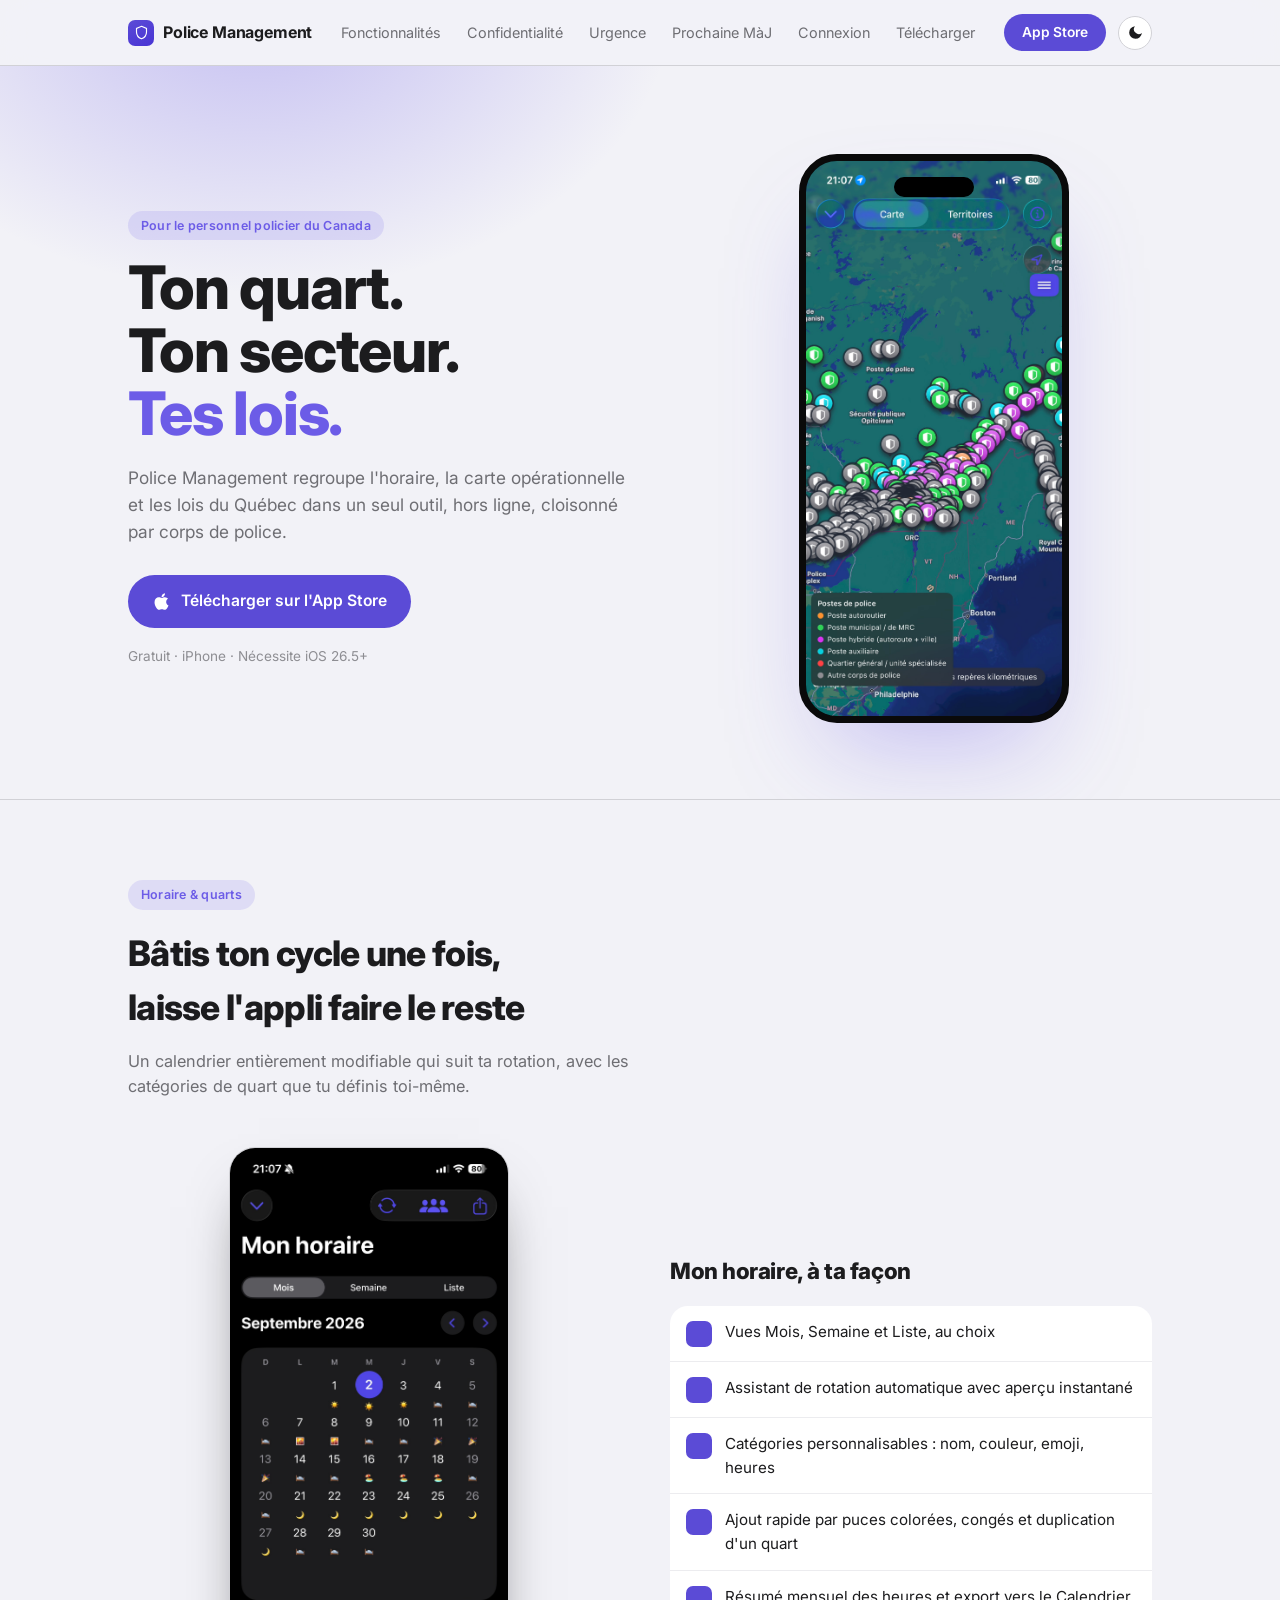
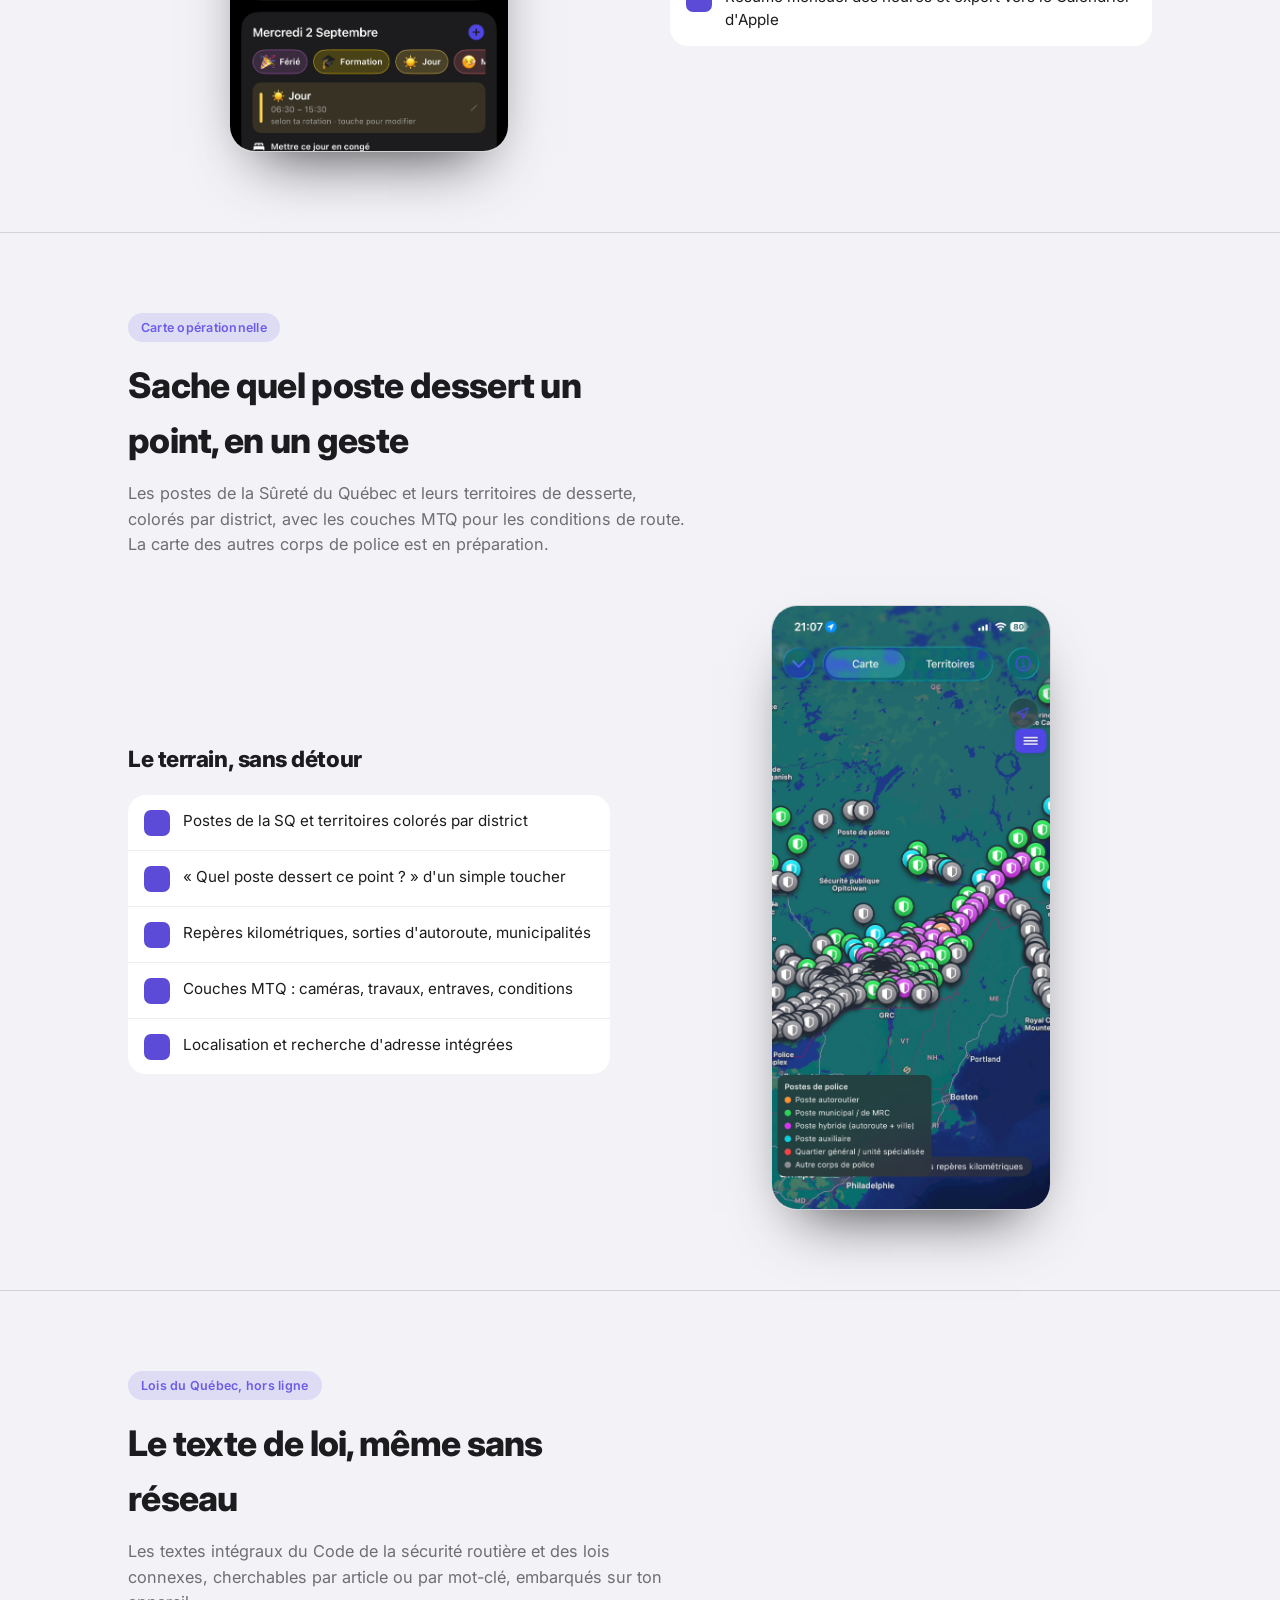
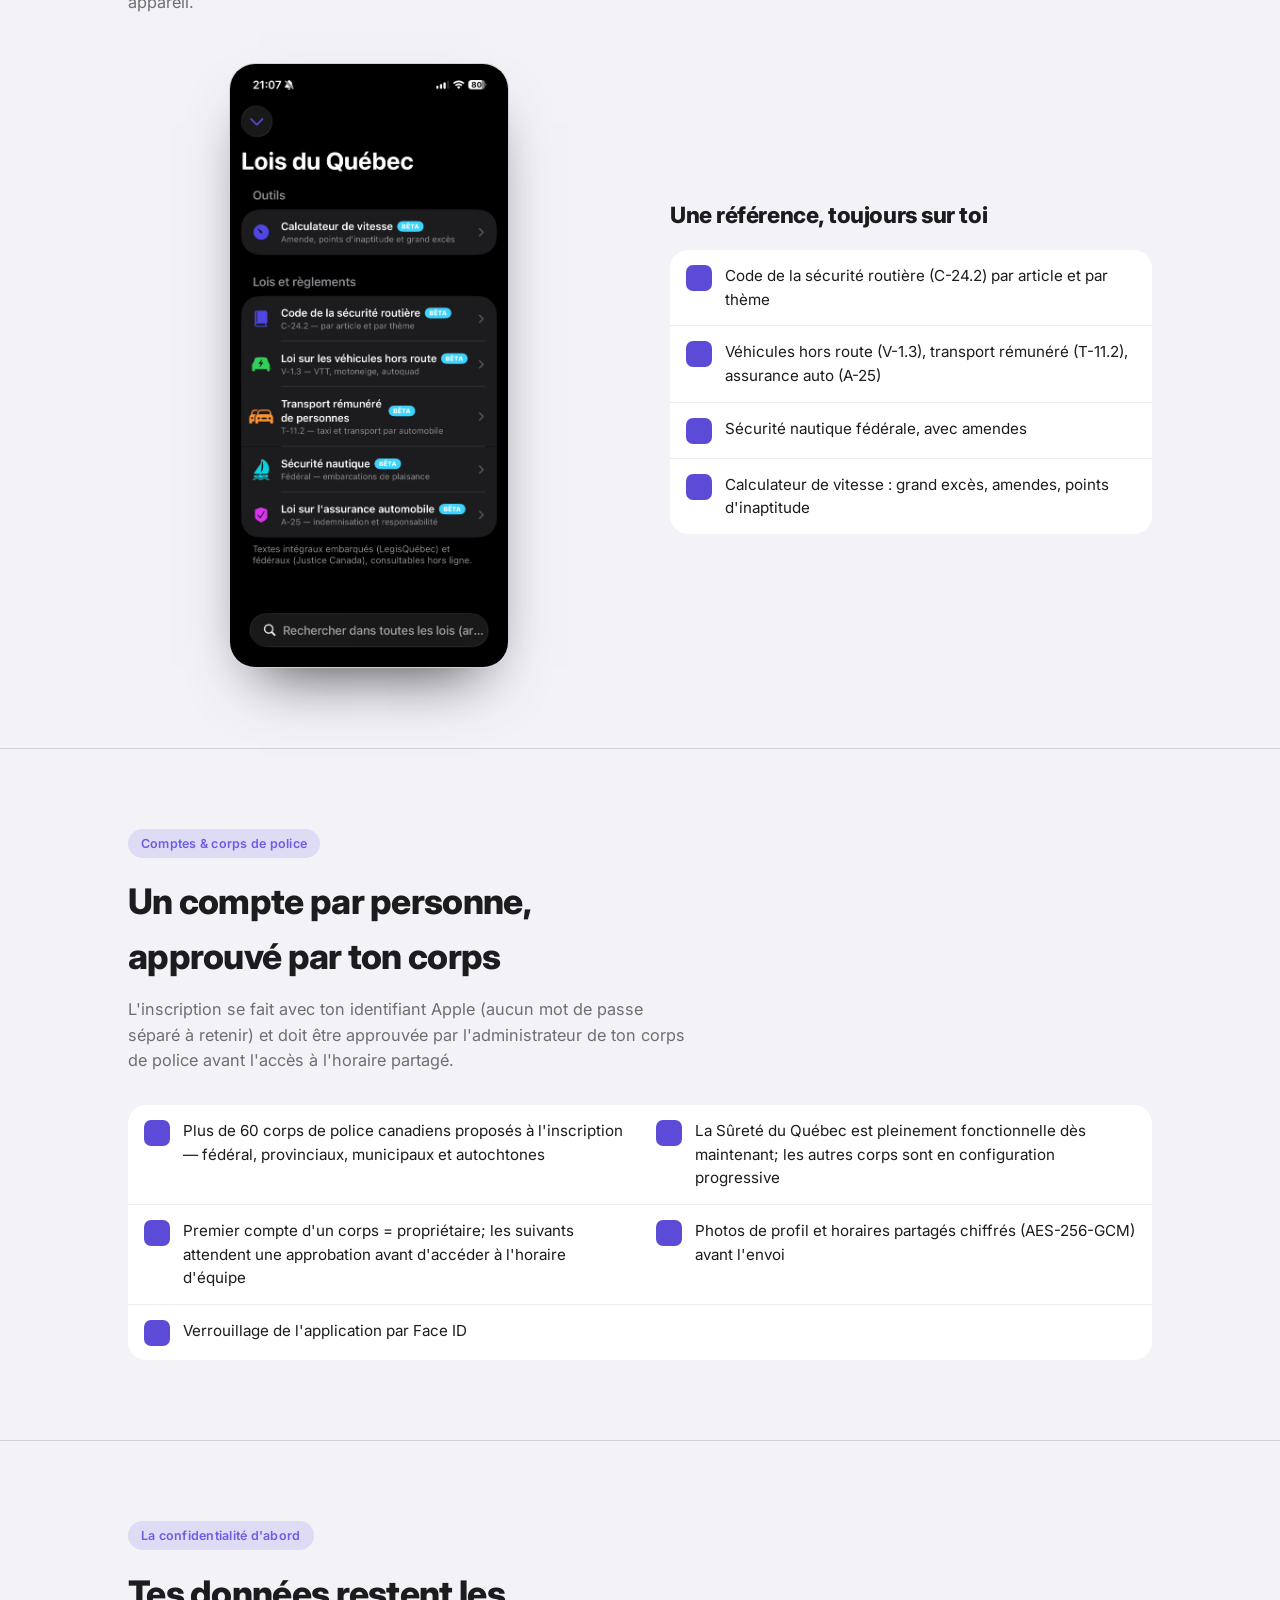
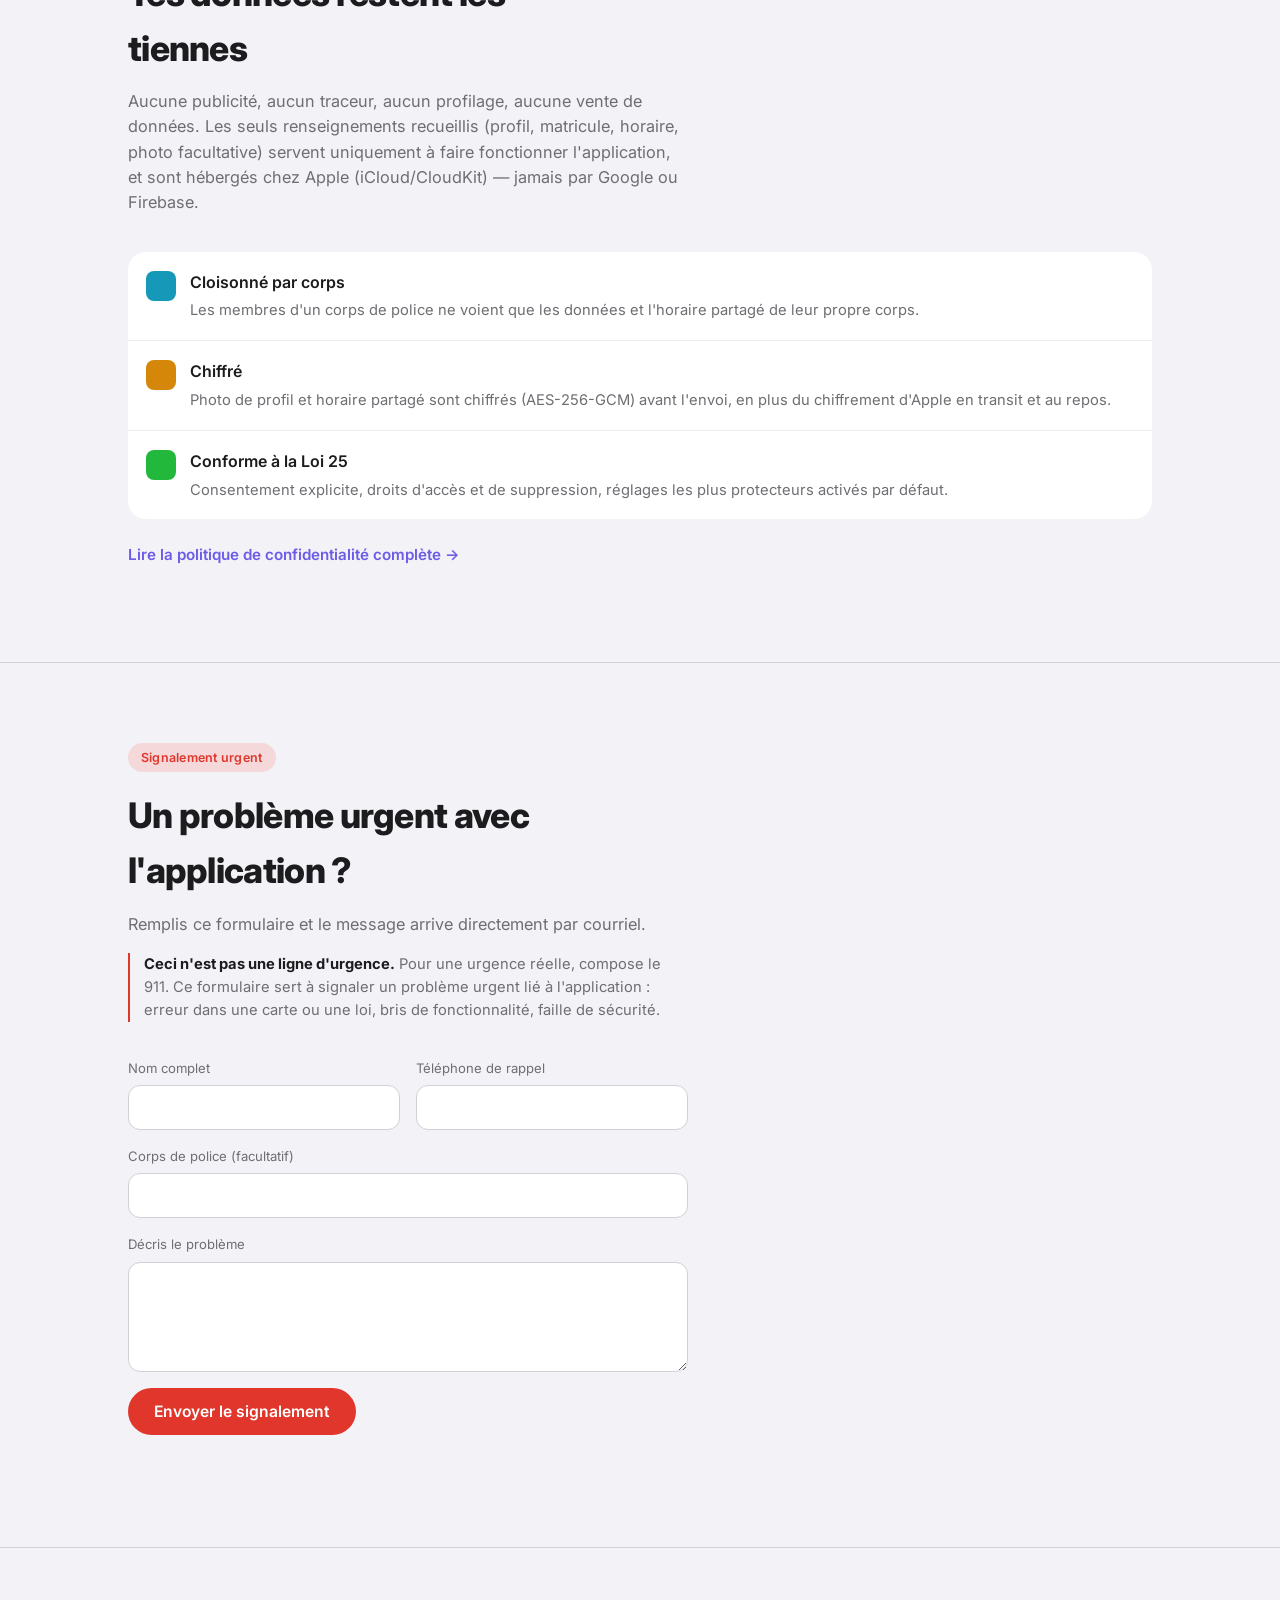
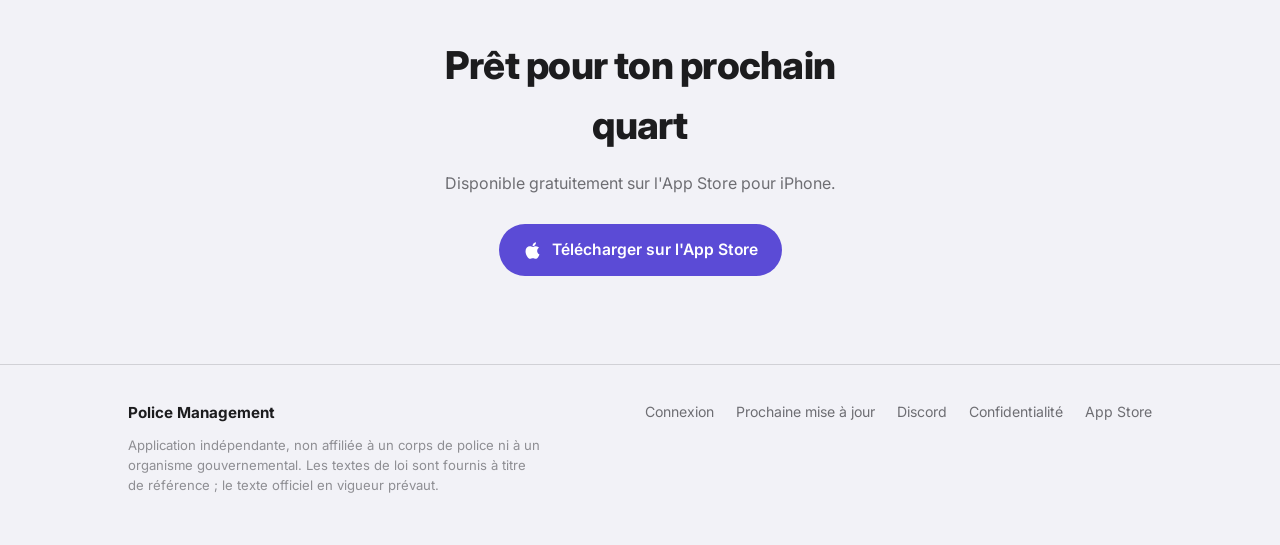
==== commit c0fa1643: "Add files via upload" ====
--- a/index.html
+++ b/index.html
@@ -27,6 +27,7 @@
       <a href="#confidentialite">Confidentialité</a>
       <a href="#urgence">Urgence</a>
       <a href="prochaine-mise-a-jour.html">Prochaine MàJ</a>
+      <a href="connexion.html">Connexion</a>
       <a href="#telecharger">Télécharger</a>
     </nav>
     <div class="nav-right">
@@ -174,7 +175,7 @@
         </div>
       </div>
     </div>
-    <p class="privacy-link"><a href="https://police-management-c0208.web.app/confidentialite.html" target="_blank" rel="noopener">Lire la politique de confidentialité complète →</a></p>
+    <p class="privacy-link"><a href="confidentialite.html">Lire la politique de confidentialité complète →</a></p>
   </div>
 </section>
 
@@ -232,9 +233,10 @@
       <p class="footer-disclaimer">Application indépendante, non affiliée à un corps de police ni à un organisme gouvernemental. Les textes de loi sont fournis à titre de référence ; le texte officiel en vigueur prévaut.</p>
     </div>
     <div class="footer-links">
+      <a href="connexion.html">Connexion</a>
       <a href="prochaine-mise-a-jour.html">Prochaine mise à jour</a>
       <a href="https://discord.gg/bgrJVwPqyV" target="_blank" rel="noopener">Discord</a>
-      <a href="https://police-management-c0208.web.app/confidentialite.html" target="_blank" rel="noopener">Confidentialité</a>
+      <a href="confidentialite.html">Confidentialité</a>
       <a href="https://apps.apple.com/ca/app/police-management/id6787241566?l=fr-CA" target="_blank" rel="noopener">App Store</a>
     </div>
   </div>
--- a/style.css
+++ b/style.css
@@ -211,6 +211,9 @@
     text-decoration:none;
     font-weight:600;
     font-size:0.98rem;
+    border:none;
+    cursor:pointer;
+    font-family:inherit;
     transition:background .15s, transform .15s;
   }
   .btn-store:hover{background:var(--indigo-bright); transform:translateY(-1px);}
@@ -379,6 +382,16 @@
   }
   .privacy-link a:hover{text-decoration:underline;}
 
+  .notice{
+    margin-top:16px;
+    max-width:60ch;
+    font-size:0.92rem;
+    color:var(--ink-dim);
+    border-left:2px solid var(--indigo-bright);
+    padding-left:14px;
+  }
+  .notice strong{color:var(--ink);}
+
   /* ---------- URGENCE ---------- */
   .urgence .pill-tag{color:var(--red); background:rgba(255,69,58,0.15);}
   .urgence-notice{
@@ -419,7 +432,7 @@
   }
   .field input:focus, .field select:focus, .field textarea:focus{
     outline:none;
-    border-color:var(--red);
+    border-color:var(--focus-color, var(--red));
   }
   .field textarea{resize:vertical; min-height:110px; font-family:inherit;}
   .field-error{
@@ -472,6 +485,58 @@
   }
   .cta .btn-store{margin-top:28px;}
 
+  /* ---------- ARTICLE / LEGAL PROSE ---------- */
+  .article{
+    max-width:760px;
+    padding:56px 0 100px;
+  }
+  .article .updated-badge{
+    color:var(--ink-faint);
+    font-size:0.88rem;
+    margin-bottom:32px;
+  }
+  .article h2{
+    font-size:1.3rem;
+    margin-top:44px;
+    margin-bottom:14px;
+    padding-top:24px;
+    border-top:1px solid var(--line);
+  }
+  .article h2:first-of-type{border-top:none; padding-top:0; margin-top:0;}
+  .article p{
+    color:var(--ink-dim);
+    font-size:0.98rem;
+    margin:0 0 14px;
+  }
+  .article p strong, .article li strong{color:var(--ink);}
+  .article ul{
+    margin:0 0 14px;
+    padding-left:20px;
+    color:var(--ink-dim);
+    font-size:0.98rem;
+  }
+  .article li{margin-bottom:8px;}
+  .article a{color:var(--indigo-bright); text-decoration:none;}
+  .article a:hover{text-decoration:underline;}
+  .article table{
+    width:100%;
+    border-collapse:collapse;
+    margin:0 0 16px;
+    background:var(--bg-elevated);
+    border-radius:var(--radius-card);
+    overflow:hidden;
+    font-size:0.92rem;
+  }
+  .article th, .article td{
+    text-align:left;
+    padding:12px 14px;
+    border-bottom:1px solid var(--bg-elevated-2);
+    color:var(--ink-dim);
+    vertical-align:top;
+  }
+  .article th{color:var(--ink); font-weight:600;}
+  .article tr:last-child td{border-bottom:none;}
+
   /* ---------- ROADMAP / PROCHAINE MISE À JOUR ---------- */
   .page-header{
     padding:64px 0 40px;
